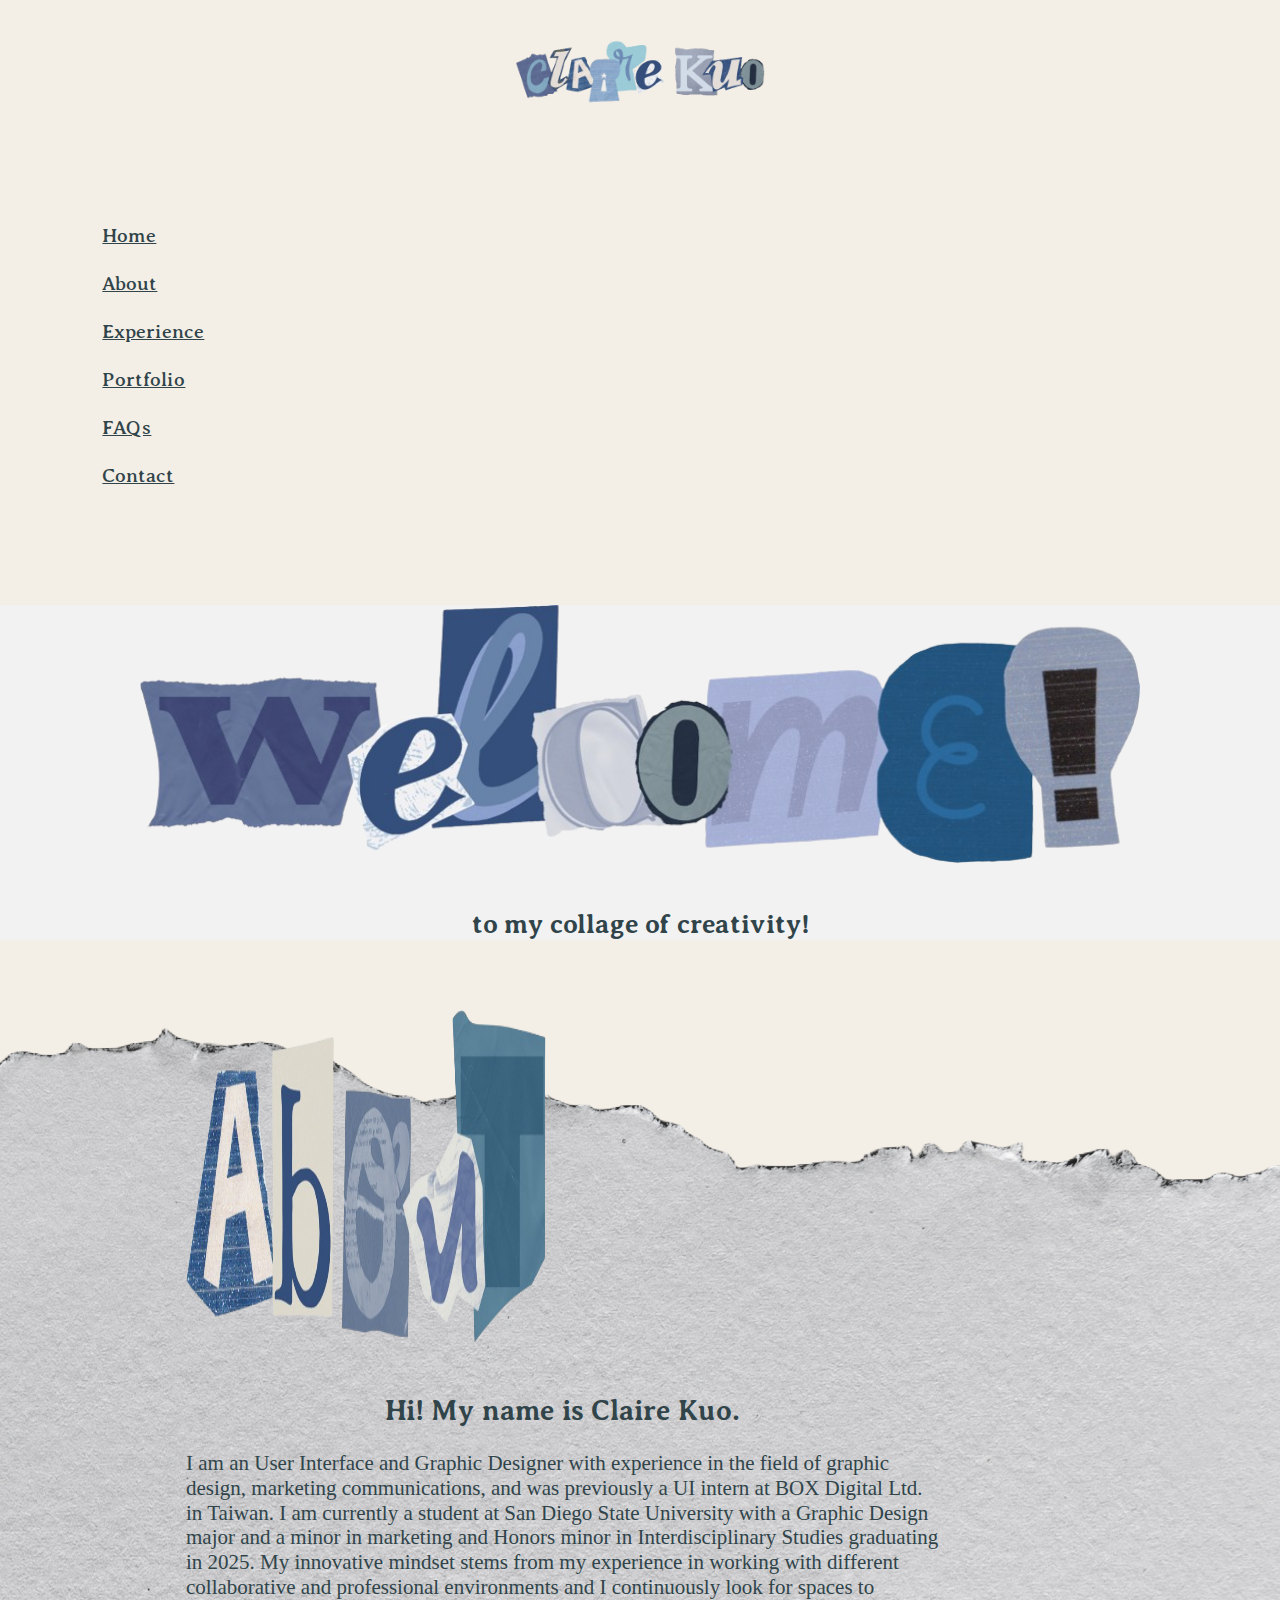
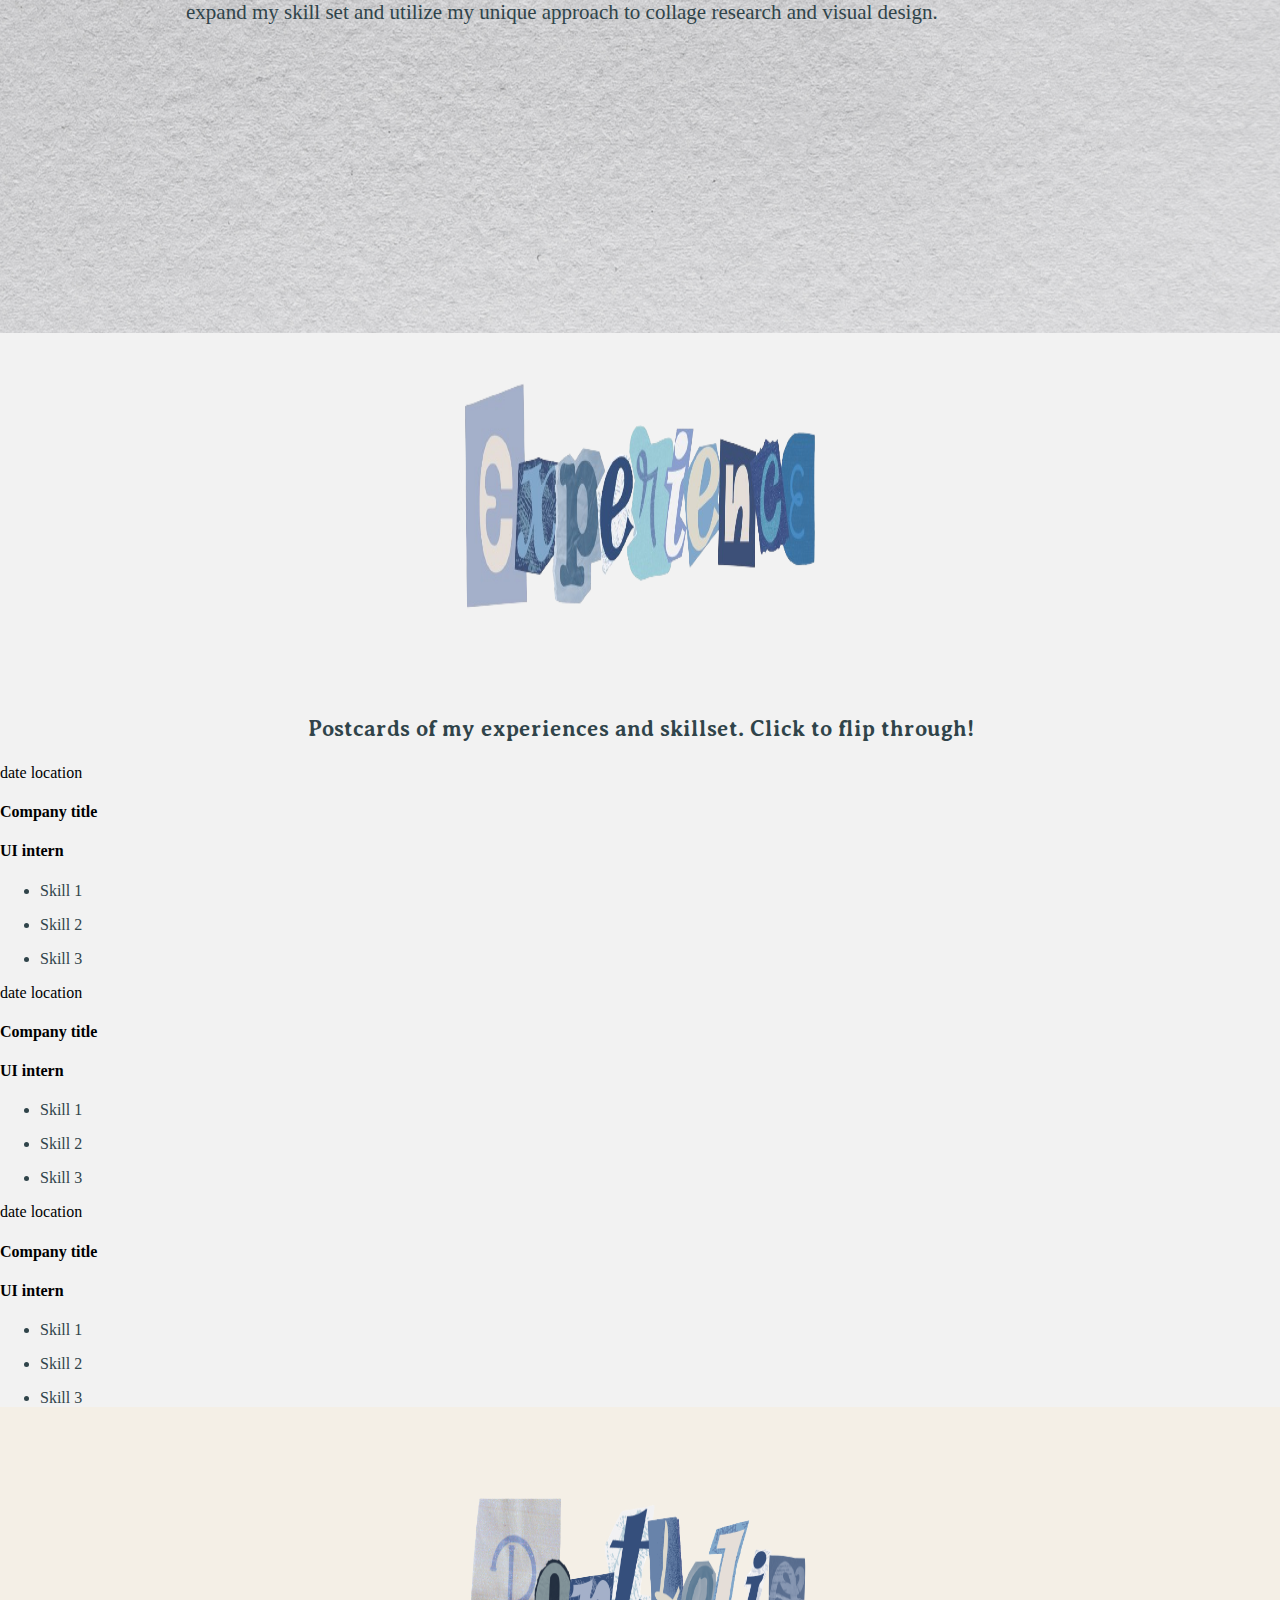
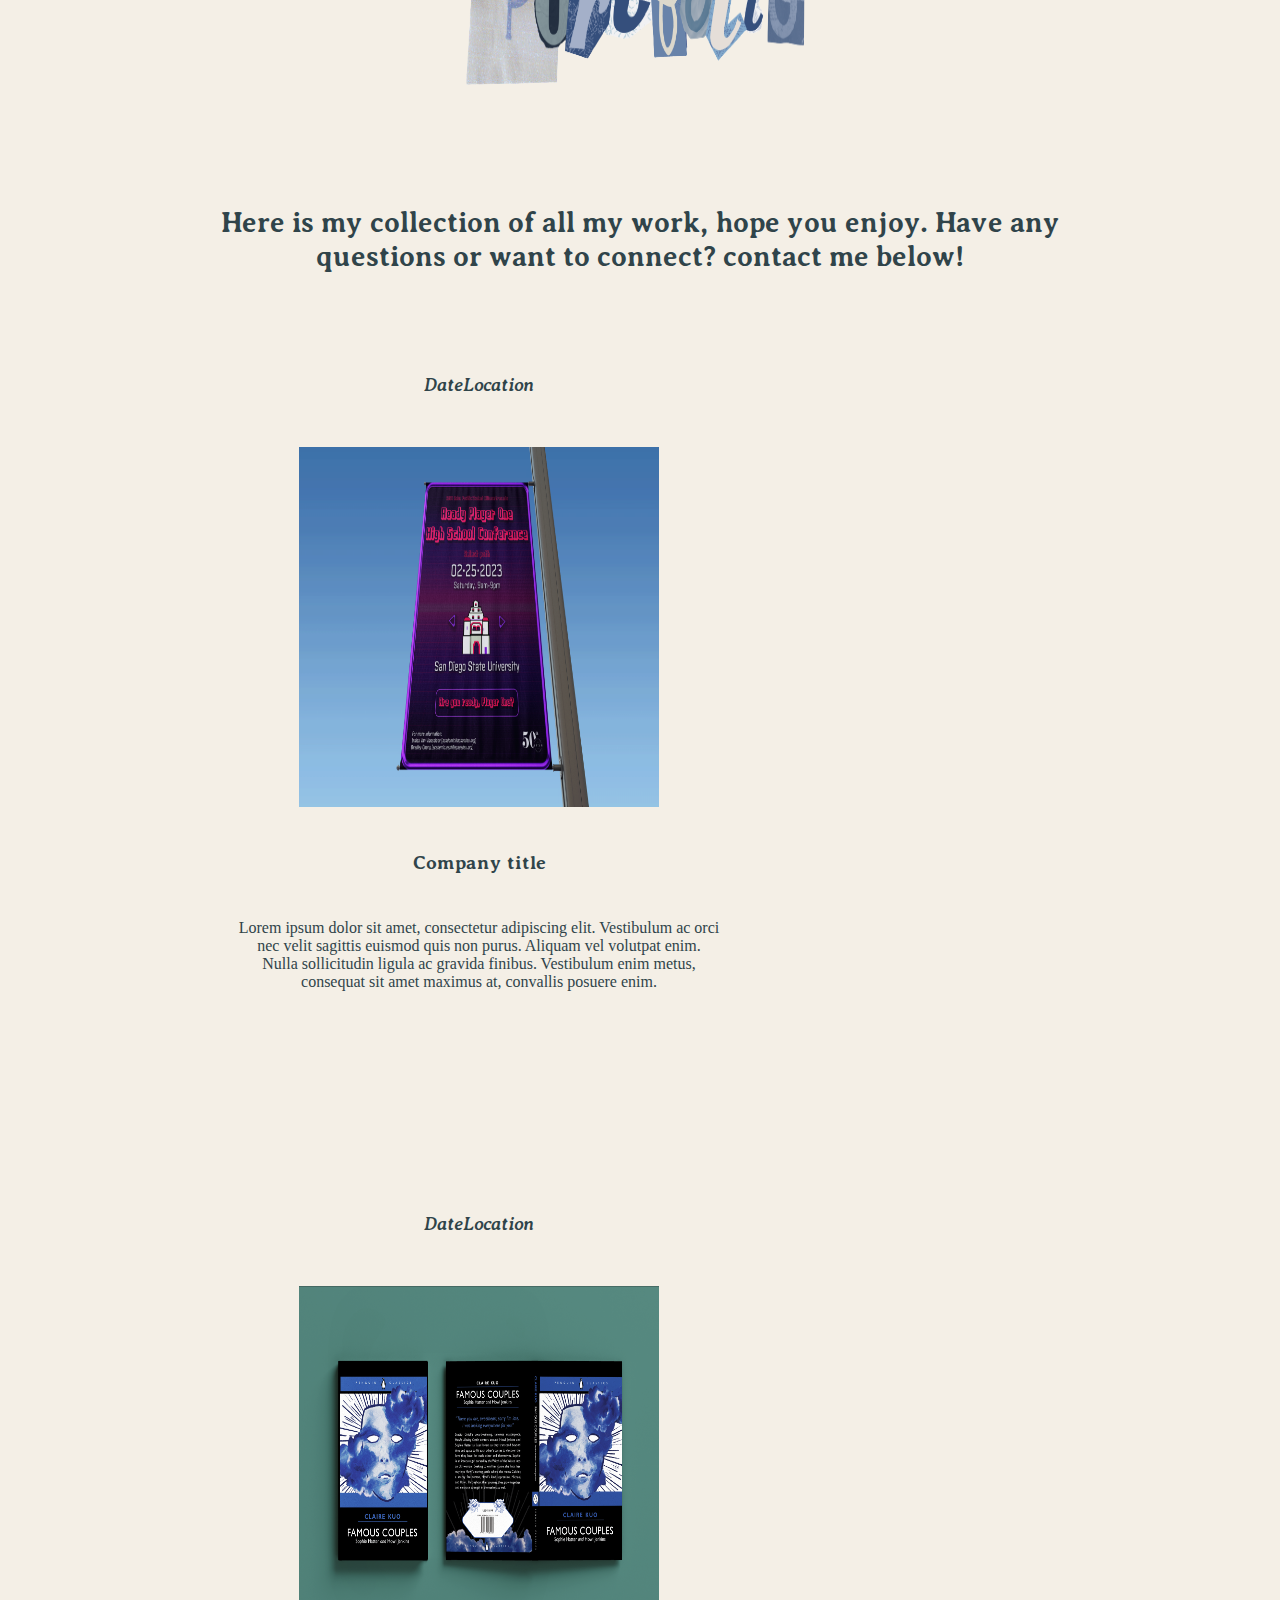
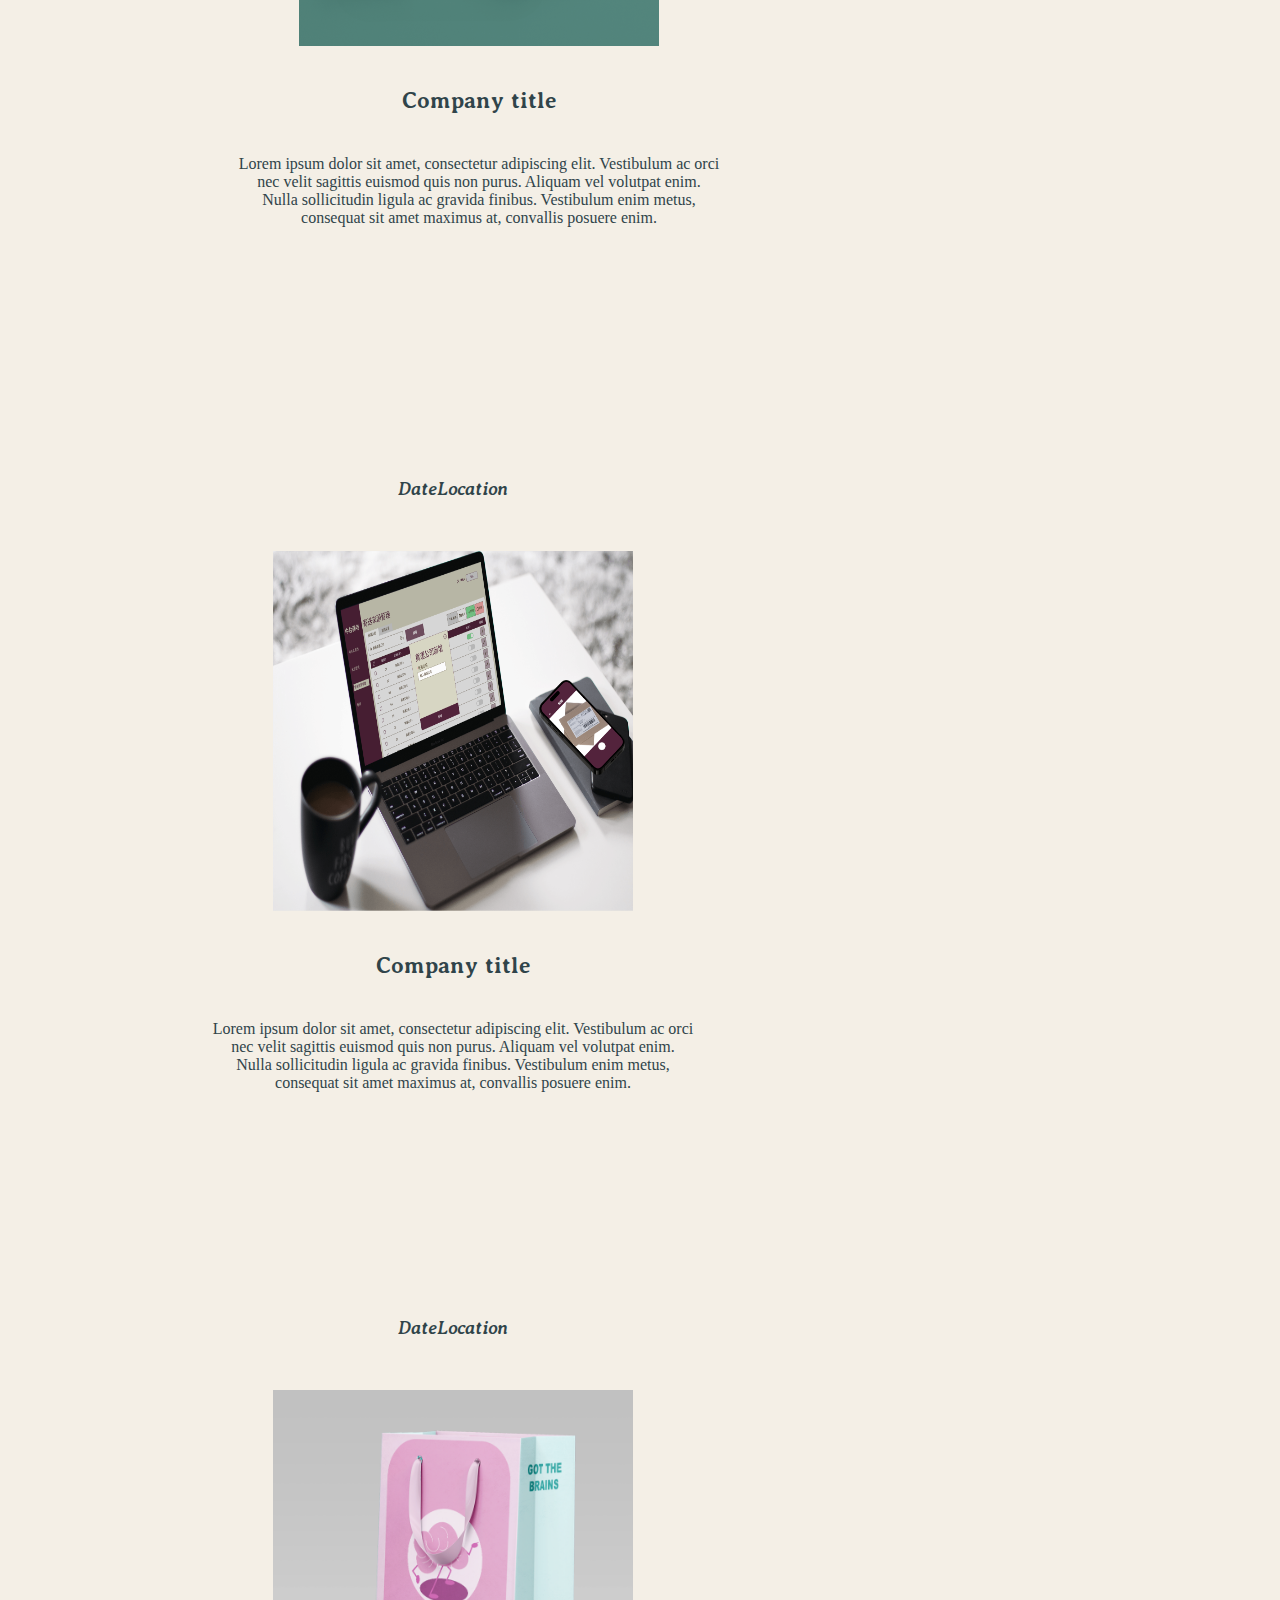
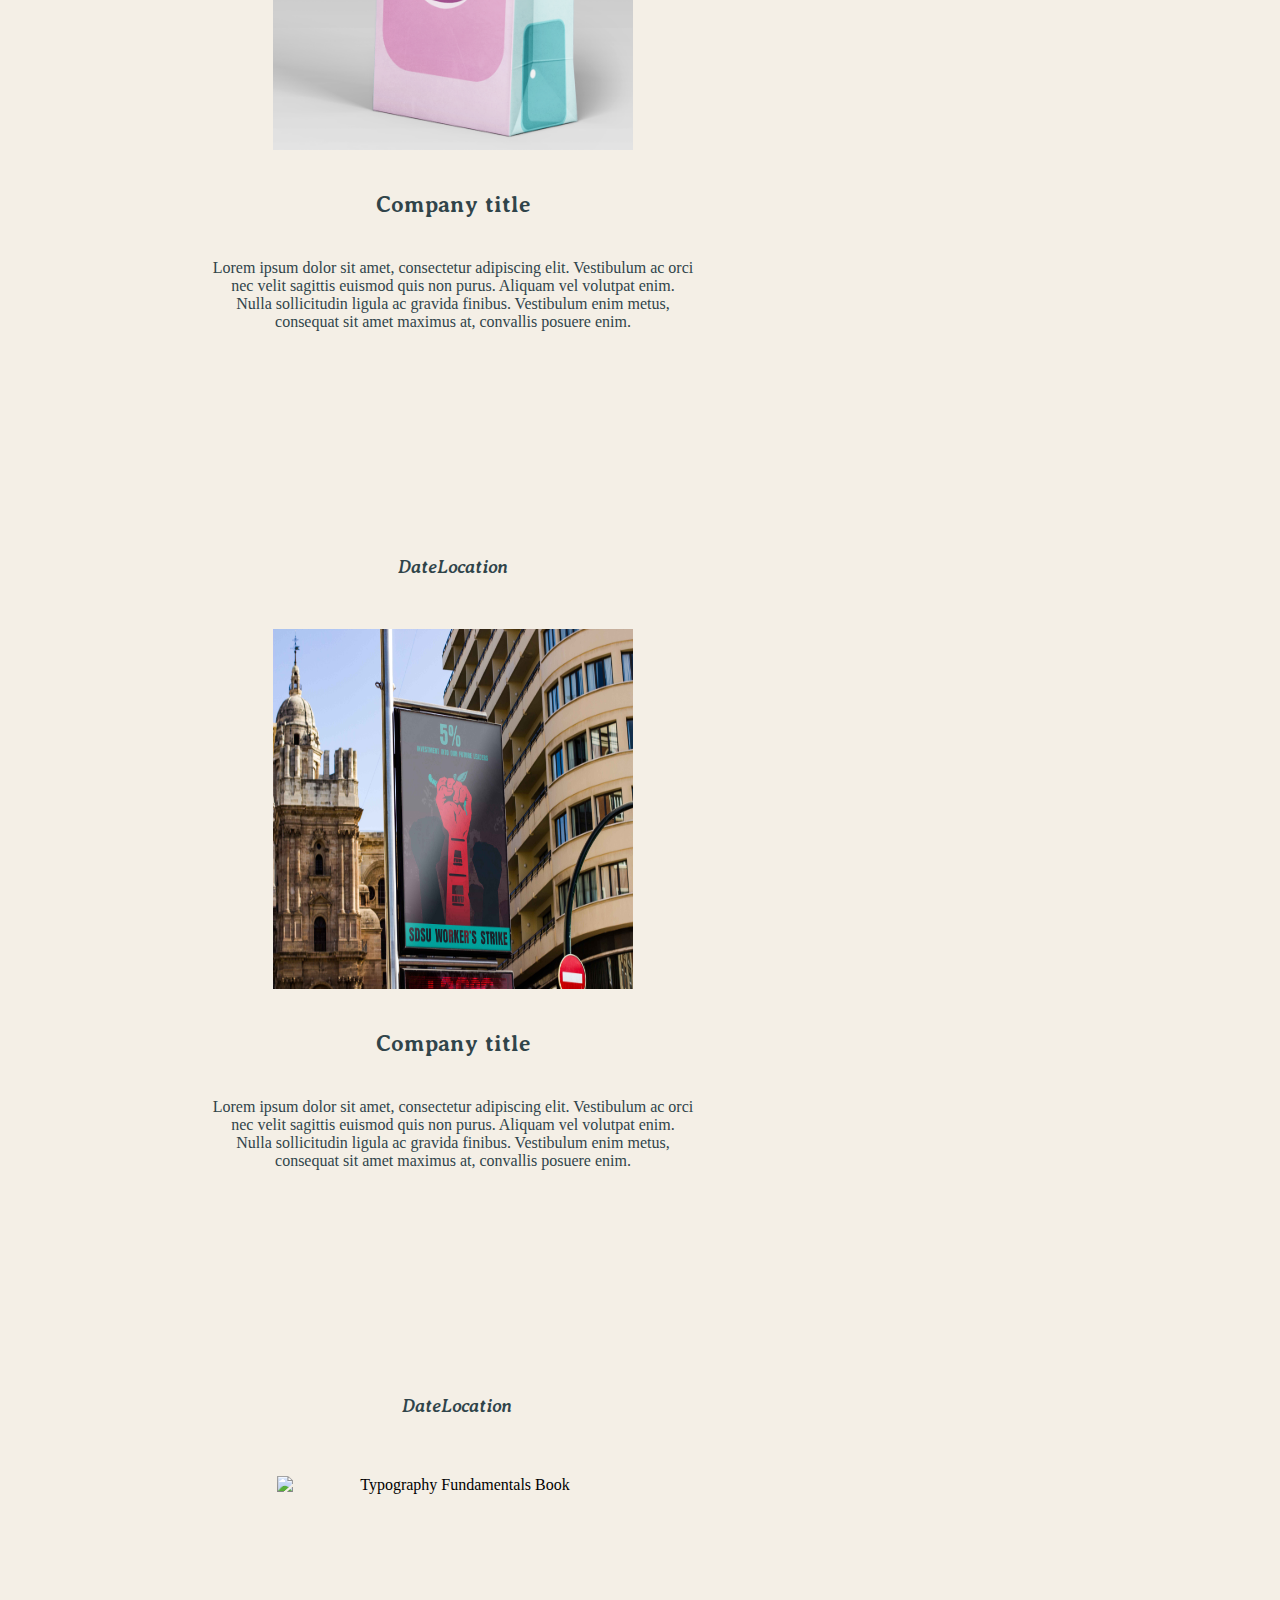
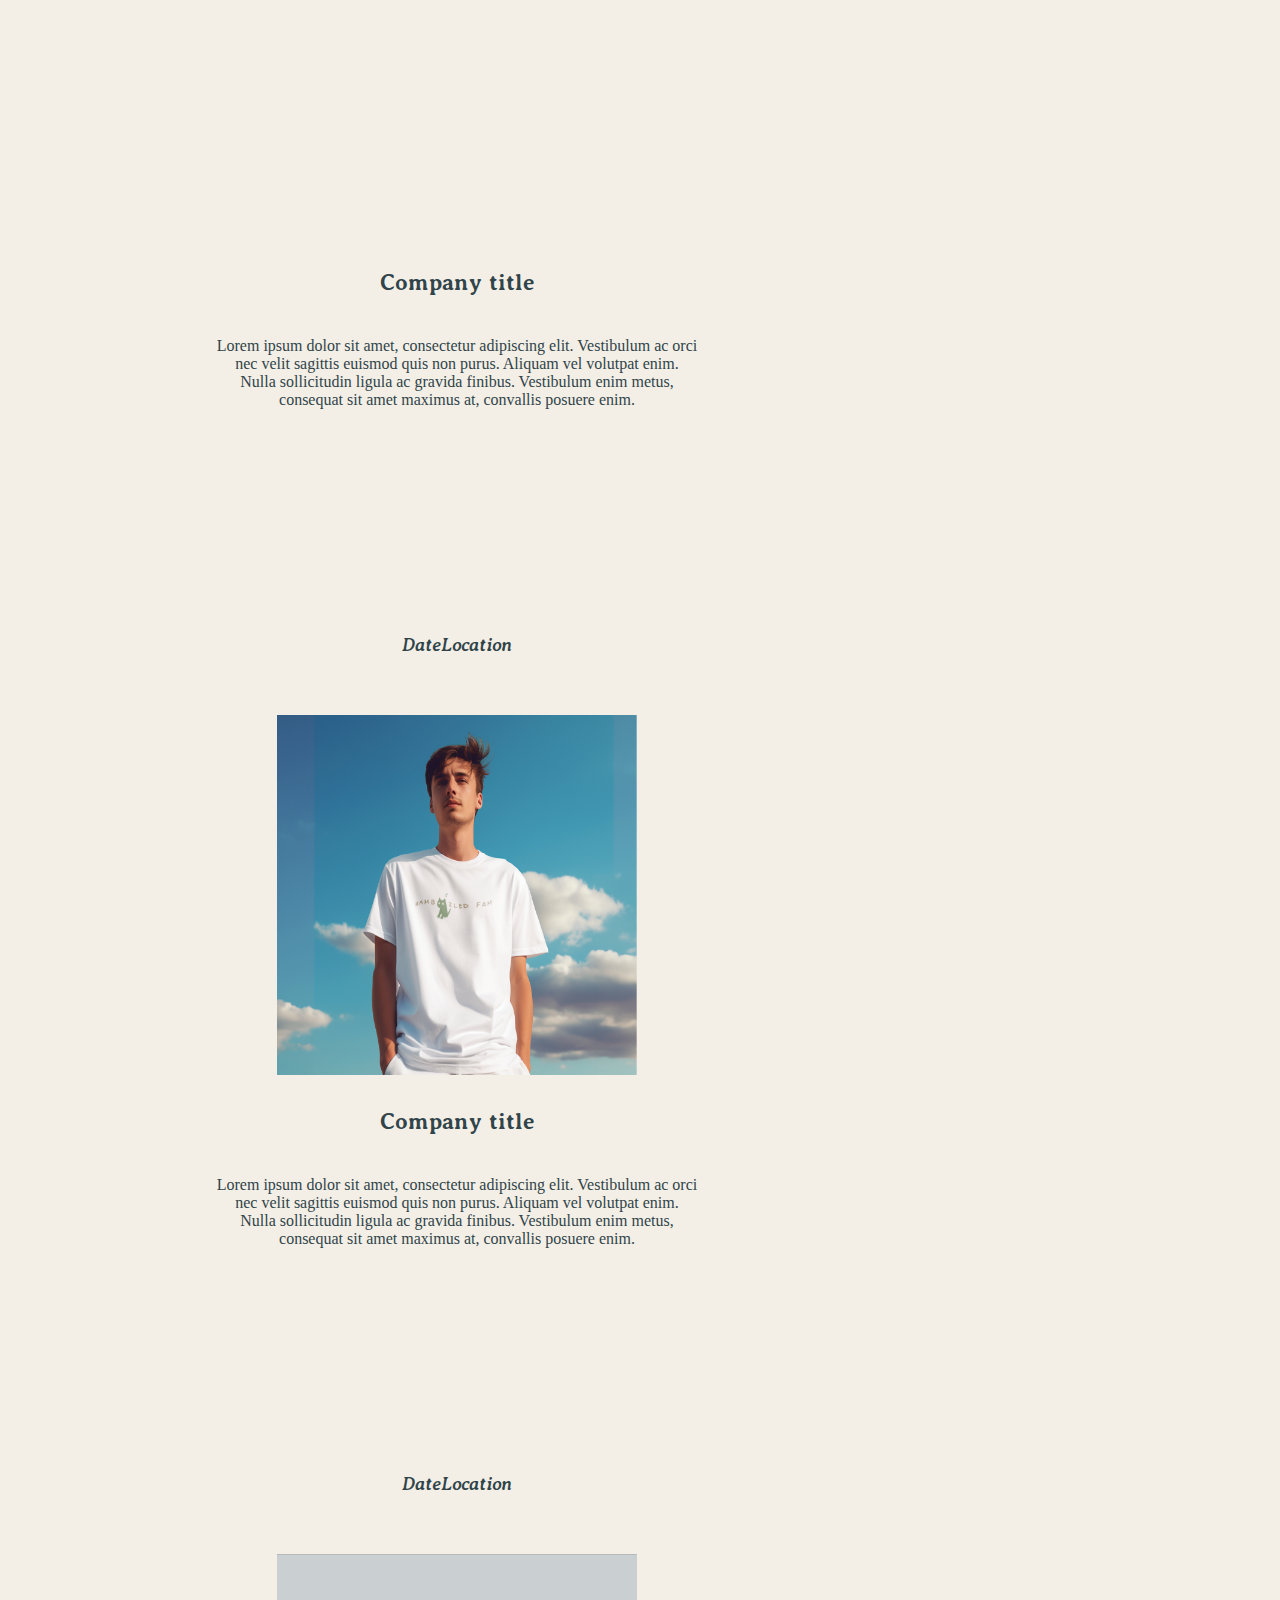
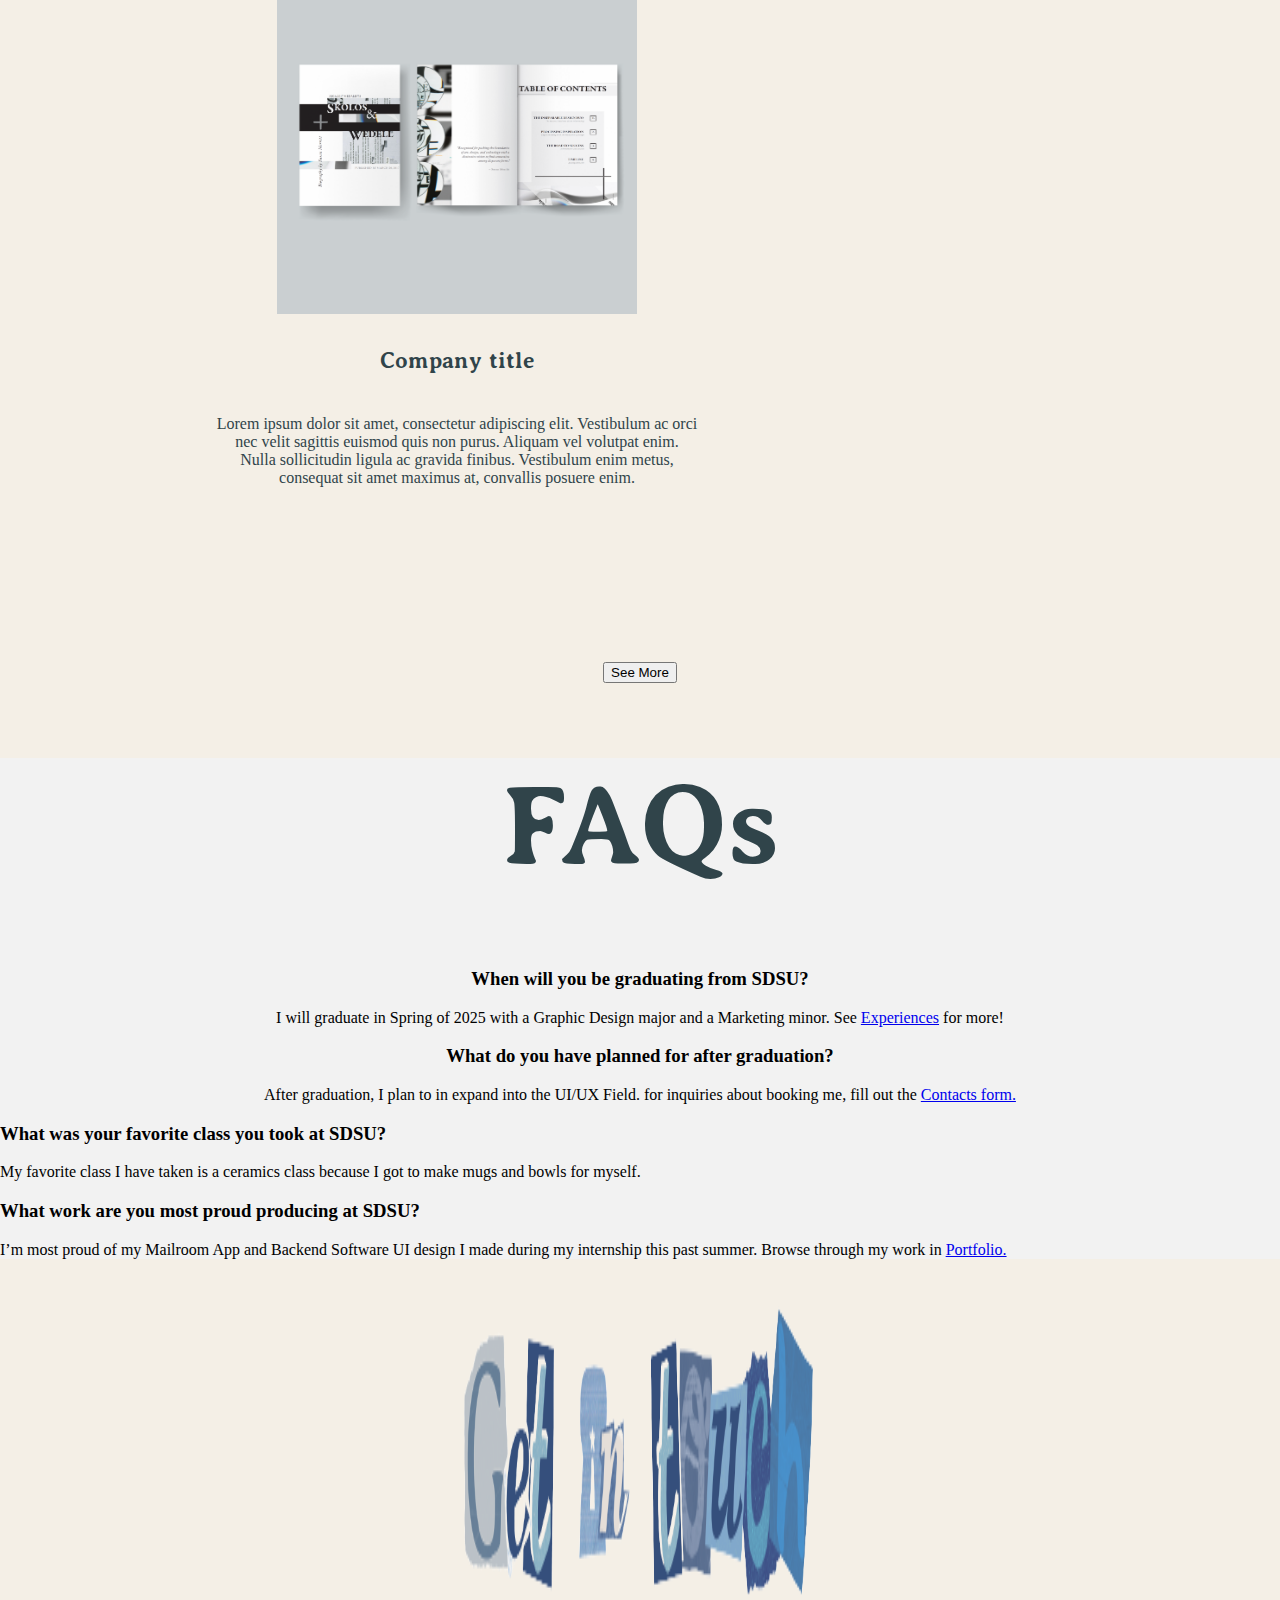
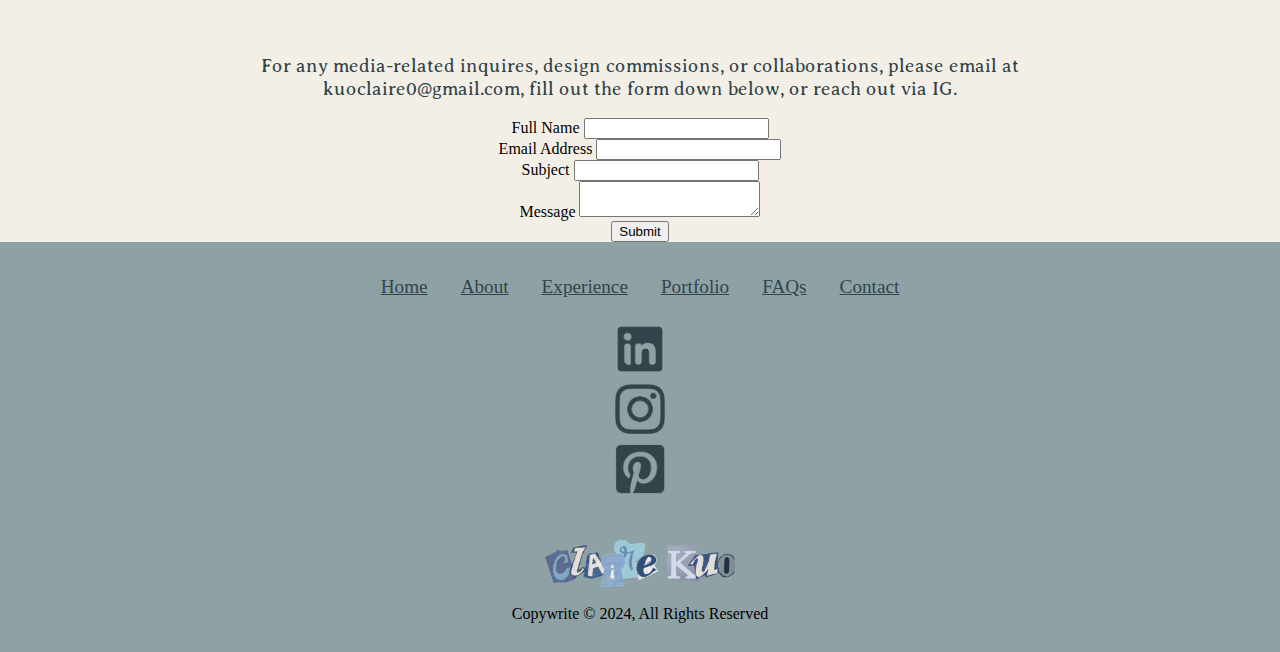
==== index-2.html @ f941989a "CSS" ====
<!DOCTYPE html>
<html lang="en" >
<head>
  <meta charset="UTF-8">
  <title>Claire Kuo - Welcome to My Webpage!</title>
  <link rel="stylesheet" href="style.css">
  <link rel="responsive" href="responsive.css">
  <link rel="preconnect" href="https://fonts.googleapis.com">
  <link rel="preconnect" href="https://fonts.gstatic.com" crossorigin>
  <link href="https://fonts.googleapis.com/css2?family=Averia+Serif+Libre:ital,wght@0,300;0,400;0,700;1,300;1,400;1,700&display=swap" rel="stylesheet">
    </head>
  <!-- <link rel="stylesheet" href="style.css"> -->
</head>

<!-- Main Navigation --> 
<header id="main_nav">
  <img class="logo" src="images/Logo.png" alt="logo" width="288px" height="122px">
  <div class="main_nav">
    <nav>
      <ul class="nav_links"> 
        <li><a class="main_nav_link" href="#header">Home</a></li>
        <li><a class="main_nav_link" href="#about">About</a></li>
        <li><a class="main_nav_link" href="#experience">Experience</a></li>
        <li><a class="main_nav_link" href="#portfolio">Portfolio</a></li>
        <li><a class="main_nav_link" href="#faqs">FAQs</a></li>
        <li><a class="main_nav_link" href="#contact">Contact</a></li>
      </ul>
    </nav>
  </div>
</header>

<!-- Main Header --> 
  <section id="header" class="header">
    <div><img src="images/Portfolio_Welcome.png" class="welcome" alt="Welcome"/></div>
    <div class="header_h2"><h5>to my collage of creativity!</h5></div>
  </section>
  
<!-- About Section --> 
<section id="about">
  <div class="container">
    <div class="row">
      <div><img width=547 height=203 src="images/Portfolio_About.png" class="image" alt="About"/></div>
    <div>
      <div class="h2"><h2>Hi! My name is Claire Kuo.</h2></div>
      <div class="p1"><p1>I am an User Interface and Graphic Designer with experience in the field of graphic design, marketing communications, and was previously a UI intern at BOX Digital Ltd. in Taiwan. I am currently a student at San Diego State University with a Graphic Design major and a minor in marketing and Honors minor in Interdisciplinary Studies graduating in 2025. My innovative mindset stems from my experience in working with different collaborative and professional environments and I continuously look for spaces to expand my skill set and utilize my unique approach to collage research and visual design.</p1></div>
    </div>
</section>

<!-- Skills Section -->  
<section id="experience">
  <div class="container">
    <div><img src="images/Portfolio_Experience.png" class="image" alt="Experience"/></div>
    <div class="h2"><h3>Postcards of my experiences and skillset.
      Click to flip through!</h3></div>
  </div>
  <div class="experience_card">
    <div><p2>date</p2>
    <p2>location</p2></div>
    <div><h4>Company title</h4>
    <h4>UI intern</h4></div>
    <div><ul>
      <div class="p2"><li><p>Skill 1</p></li></div>
      <div class="p2"><li><p>Skill 2</p></li></div>
      <div class="p2"><li><p>Skill 3</p></li></div>
      </ul></div>
    </div>
  <div class="experience_card">
    <div><p2>date</p2>
    <p2>location</p2>
    <div><h4>Company title</h4>
    <h4>UI intern</h4></div>
    <div><ul>
      <div class="p2"><li><p>Skill 1</p></li></div>
      <div class="p2"><li><p>Skill 2</p></li></div>
      <div class="p2"><li><p>Skill 3</p></li></div>
      </ul></div>
  </div>
  <div class="experience_card">
    <div><p2>date</p2>
    <p2>location</p2></div>
    <div><h4>Company title</h4>
    <h4>UI intern</h4></div>
    <div><ul>
      <div class="p2"><li><p>Skill 1</p></li></div>
      <div class="p2"><li><p>Skill 2</p></li></div>
      <div class="p2"><li><p>Skill 3</p></li></div>
      </ul></div>
  </div>
</section>

<!-- Gallery Section -->  
<section id="portfolio">
  <div class="container">
    <div><img src="images/Portfolio_Portfolio.png" class="image" alt="Portfolio"/></div>
    <div class="h2"><h2>Here is my collection of all my work, hope you enjoy. Have any questions or want to connect? contact me below!</h2></div>
    <div class="gallery">
      <div class="row">
        <div class="portfolio">
          <div class="date-location"><h4>Date</h4><h4>Location</h4></div>
          <div class="mockup"><img   src="images/APSASDSU_HSC_Postermockup.png" class="image" alt="High School Conference Poster"/></div>
          <div class="title"><h4>Company title</h4></div>
          <div class="description"><p2>Lorem ipsum dolor sit amet, consectetur adipiscing elit. Vestibulum ac orci nec velit sagittis euismod quis non purus. Aliquam vel volutpat enim. Nulla sollicitudin ligula ac gravida finibus. Vestibulum enim metus, consequat sit amet maximus at, convallis posuere enim.</p2></div>
        </div>
        <div class="portfolio">
          <div class="date-location"><h4>Date</h4><h4>Location</h4></div>
          <div class="mockup"><img  src="images/bookcoverfinal_mockup.PNG" class="image" alt="penguin book cover"/></div>
          <div class="title"><h3>Company title</h3></div>
          <div class="description"><p2>Lorem ipsum dolor sit amet, consectetur adipiscing elit. Vestibulum ac orci nec velit sagittis euismod quis non purus. Aliquam vel volutpat enim. Nulla sollicitudin ligula ac gravida finibus. Vestibulum enim metus, consequat sit amet maximus at, convallis posuere enim.</p2></div>
        </div>
      </div>
        <div class="portfolio">
          <div class="date-location"><h4>Date</h4><h4>Location</h4></div>
          <div class="mockup"><img  src="images/Mailroom Mockup.png" class="image" alt="Mailroom Software UI Design"/></div>
          <div class="title"><h3>Company title</h3></div>
          <div class="description"><p2>Lorem ipsum dolor sit amet, consectetur adipiscing elit. Vestibulum ac orci nec velit sagittis euismod quis non purus. Aliquam vel volutpat enim. Nulla sollicitudin ligula ac gravida finibus. Vestibulum enim metus, consequat sit amet maximus at, convallis posuere enim.</p2></div>
        </div>
        <div class="portfolio">
          <div class="date-location"><h4>Date</h4><h4>Location</h4></div>
          <div class="mockup"><img  src="images/Shopping_Bag_Mockup_guide.png" class="image" alt="Shopping Bag"/></div>
          <div class="title"><h3>Company title</h3></div>
          <div class="description"><p2>Lorem ipsum dolor sit amet, consectetur adipiscing elit. Vestibulum ac orci nec velit sagittis euismod quis non purus. Aliquam vel volutpat enim. Nulla sollicitudin ligula ac gravida finibus. Vestibulum enim metus, consequat sit amet maximus at, convallis posuere enim.</p2></div>
        </div>
        <div class="portfolio">
       <div class="date-location"><h4>Date</h4><h4>Location</h4></div>
       <div class="mockup"><img src="images/ClaireKuo_IconforAwarenessMockup.jpg" class="image" alt="Icon for Awareness"/></div>
       <div class="title"><h3>Company title</h3></div>
       <div class="description"><p2>Lorem ipsum dolor sit amet, consectetur adipiscing elit. Vestibulum ac orci nec velit sagittis euismod quis non purus. Aliquam vel volutpat enim. Nulla sollicitudin ligula ac gravida finibus. Vestibulum enim metus, consequat sit amet maximus at, convallis posuere enim.</p2></div>
     </div> 

     <div class="column">
    <div class="portfolio">
      <div class="date-location"><h4>Date</h4><h4>Location</h4></div>
      <div class="mockup"><img src="images/Square_Book_Mockup.png" class="image" alt="Typography Fundamentals Book"/></div>
      <div class="title"><h3>Company title</h3></div>
      <div class="description"><p2>Lorem ipsum dolor sit amet, consectetur adipiscing elit. Vestibulum ac orci nec velit sagittis euismod quis non purus. Aliquam vel volutpat enim. Nulla sollicitudin ligula ac gravida finibus. Vestibulum enim metus, consequat sit amet maximus at, convallis posuere enim.</p2></div>
    </div>
    <div class="portfolio">
      <div class="date-location"><h4>Date</h4><h4>Location</h4></div>
      <div class="mockup"><img  src="images/T-Shirt mockup.png" class="image" alt="Bamboozled T-Shirt"/></div>
      <div class="title"><h3>Company title</h3></div>
      <div class="description"><p2>Lorem ipsum dolor sit amet, consectetur adipiscing elit. Vestibulum ac orci nec velit sagittis euismod quis non purus. Aliquam vel volutpat enim. Nulla sollicitudin ligula ac gravida finibus. Vestibulum enim metus, consequat sit amet maximus at, convallis posuere enim.</p2></div>
    </div>
    <div class="portfolio">
      <div class="date-location"><h4>Date</h4><h4>Location</h4></div>
      <div class="mockup"><img src="images/Skolos&Wedell.png" class="image" alt="Skolos & Wedell"/></div>
      <div class="title"><h3>Company title</h3></div>
      <div class="description"> <p2>Lorem ipsum dolor sit amet, consectetur adipiscing elit. Vestibulum ac orci nec velit sagittis euismod quis non purus. Aliquam vel volutpat enim. Nulla sollicitudin ligula ac gravida finibus. Vestibulum enim metus, consequat sit amet maximus at, convallis posuere enim.</p2></div>
    </div>
    </div>
  </div> 
  <button class="btn" onclick="seemore">See More</button>
</section>

<!-- Testimonials Section -->  
<section id="faqs">
  <div class="container">
    <div class="h1"><h1>FAQs</h1></div>
    <div>
      <div class="question"><h3>When will you be graduating from SDSU?</h3> </div>
      <div class="answer"><p>I will graduate in Spring of 2025 with a Graphic Design major and a Marketing minor. See <a class="textto" href="#contact">Experiences</a> for more!</p></div></div>
      <div class="question"><h3>What do you have planned for after graduation?</h3></div>
      <div class="answer"><p>After graduation, I plan to in expand into the UI/UX Field. for inquiries about booking me, fill out the <a class="textto" href="#contact">Contacts form.</a></p></div></div>
      <div class="question"><h3>What was your favorite class you took at SDSU?</h3></div>
      <div class="answer"><p>My favorite class I have taken is a ceramics class because I got to make mugs and bowls for myself.</p></div></div>
      <div class="question"><h3>What work are you most proud producing at SDSU?</h3></div>
      <div class="answer">I’m most proud of my Mailroom App and Backend Software UI design I made during my internship this past summer. Browse through my work in <a class="textto" href="#portfolio">Portfolio.</a></p></div></div>
    </div>
  </div>
</section>

<!-- Contact Section -->  
<section id="contact">
  <div class="container">
    <div><img src="images/Portfolio_Contact.png" class="image" alt="contact"/></div>
    <div class="h2"><p>For any media-related inquires, design commissions, or collaborations, please email at kuoclaire0@gmail.com, fill out the form down below, or reach out via IG.</p></div>
    <form>
      <div class="shortform">
        <label for="exampleRecipientInput">Full Name</label>
        <input class="u-full-width" type="text">
      </div>
      <div class="shortform">
        <label for="exampleEmailInput">Email Address</label>
        <input class="u-full-width" type="email">
      </div>
      <div>
        <label for="shortform">Subject</label>
        <input class="u-full-width" type="email">
      </div>
      <div>
        <label for="messageform">Message</label>
        <textarea class="u-full-width"></textarea>
      </div>
      <input class="button-primary" type="submit" value="Submit"> 
    </form>
  </div>
</section>

<!-- Footer Section -->  
<footer>
  <div class="container">
    <div class="footer">
      <nav>
        <ul class="footer_links"> 
          <li><a class="footerlink" href="#header">Home</a></li>
          <li><a class="footerlink" href="#about">About</a></li>
          <li><a class="footerlink" href="#experience">Experience</a></li>
          <li><a class="footerlink" href="#portfolio">Portfolio</a></li>
          <li><a class="footerlink" href="#faqs">FAQs</a></li>
          <li><a class="footerlink" href="#contact">Contact</a></li>
        </ul>
      </nav>
      <div class="social_media_links">
      <div><img width="28px" height="28px" src="images/Linkedin_LM.png" class="social_media" alt="Linkedin"/></div>
      <div><img width="28px" height="28px" src="images/Instagram_LM.png" class="social_media" alt="Instagram"/></div>
      <div><img width="28px" height="28px" src="images/Pinterest_LM.png" class="social_media" alt="Pinterest"/></div>
    </div>
     
    </div>
    <img class="logo" src="images/Logo.png" alt="logo"> 
      <p>Copywrite © 2024, All Rights Reserved</p>
  </div>
</footer>

<script src="script.js"></script>
</body>
</html>
---- style.css ----
/* CSS GOES HERE */
/*font */
.h1{
    font-family: "Averia Serif Libre", serif;
    font-style: normal;
    font-weight: 400;
    font-size: 3.5em;
    color: #30444A;
    }
.h2{
    font-family: "Averia Serif Libre", serif;
    font-style: normal;
    font-weight: 300;
    font-size: 1.17em;
    color: #30444A;
    text-align: center;
}
.header_h2 {
    font-family: "Averia Serif Libre", serif;
    font-weight: 400;
    font-style: normal;
    font-size: 2em;
    color: #30444A;
    text-align: center;
}
.h3 {
    font-family: "Averia Serif Libre", serif;
    font-style: normal;
    font-weight: 400;
    font-size: 50%;
    color: #30444A;
}
.h4{
    font-family: "Averia Serif Libre", serif;
    font-weight: 300;
    font-style: italic;
    font-size: 1.17em;
    color: #30444A;
}
.p1{
    font-family: Georgia, 'Times New Roman', Times, serif;
    font-style: normal;
    font-size: 1.2em;
    color: #30444A;
}
.p2{
    font-family: Georgia, 'Times New Roman', Times, serif;
    font-style: normal;
    font-size: 1em;
    color: #30444A;
  }
.p3 {
    font-family: Georgia, 'Times New Roman', Times, serif;
    font-style: normal;
    font-size: .9em;
    color: #30444A;
 }
 a.main_nav_link{
    font-family: "Averia Serif Libre", serif;
    font-style: normal;
    font-weight: 400;
    font-size: 1.225em;
    color: #30444A;
 }
body {
    margin: 0;
    padding: 0;
    border: 0;
    font-size: 100%;
    font: inherit;
    vertical-align: baseline;
    background-color:#F4EFE6 ;
/*header/logo */
}
.logo {
    display: block;
    margin-left: auto;
    margin-right: auto;
    width: 20%;
    max-width: 250px;
    height: auto;
    position: relative;
    padding-top: 40px;
}
.nav_links {
    list-style: none;
    flex-direction: column;
    display: flex;
    justify-content: center;
    align-items: flex-start;
    padding: 8%;
    gap: 25px;
}
/*welcome */
.welcome {
    display: block;
    margin-left: auto;
    margin-right: auto;
    width: 80%;
    max-width: 1000px;
    height: auto;
}
.header_h2 {
    text-align: center;
}
/*about */
.image {
    display: block;
    margin-left: auto;
    margin-right: auto;
    width: 360px;
    height: 360px;
}
.p1 {
    display: flex;
    justify-content: center;
    margin-left: auto;
    margin-right: auto;
    text-align: left;
    width: 754px;
    height: 456px;
    font-size: 21px;
    line-height: 118%;
    flex: none;
    order: 1;
    flex-grow: 0;
}
/*experience */

section:nth-child(even) {
    background-color: #f2f2f2;
}

section#about {

    background-image: url(images/Ripped\ Paper_1.png);
    
}
.container {
    width: 100%;
    max-width: 960px;
    text-align: center;
    margin: 0 auto;
}

.row {
    display: flex;
    flex-wrap: wrap;
    padding: 0 4px;
}
.column {
    flex: 50%;
    flex-direction: column;
    padding: 0 4px;
  }
  
  .column img {
    margin-top: 8px;
    vertical-align: middle;
  }
/*portfolio */
.date-location{
    font-family: "Averia Serif Libre", serif;
    font-weight: 300;
    font-style: italic;
    font-size: 1.17em;
    color: #30444A;
    display: flex;
    flex-wrap: wrap;
    flex-direction: row;
    justify-content: center;
    padding-bottom: 7px;
}
.title {
    font-family: "Averia Serif Libre", serif;
    font-weight: 300;
    font-style: bold;
    font-size: 1.20em;
    color: #30444A;
    display: flex;
    flex-wrap: wrap;
    flex-direction: row;
    justify-content: center;
}
.description {
    font-family: Georgia, 'Times New Roman', Times, serif;
    font-style: normal;
    font-size: 1em;
    color: #30444A;
    display: flex;
    flex-wrap: wrap;
    flex-direction: row;
    justify-content: center;
    width: 482px;
}
.mockup {
    display: block;
    margin-left: auto;
    margin-right: auto;
    width: 360px;
    height: 360px;
    object-fit: cover;
    border-radius: 10px;
}
.portfolio {
    display: flex;
    flex-direction: column;
    align-content: space-between;
    align-items: center;
    padding: 24px 26px;
    gap: 19px;
    width: 534px;
    height: 791px;
}
.row {
    display: flex;
    flex-direction: row;
    padding: 26px
}

/*contact */

/*footer */
.social_media {
    display: block;
    margin-left: auto;
    margin-right: auto;
    width: 5%; height:auto;
    min-width: 50px; min-height: 50px;
    list-style: none;
    display: flex;
    flex-direction: row;
    justify-content: center;
    align-items: center;
    padding: 5px;
    gap: 33px;
}
footer {
    background-color: #8EA2A6;
    padding: 1%;
}
.footer_links {
    list-style: none;
    display: flex;
    flex-direction: row;
    justify-content: center;
    align-items: flex-start;
    padding: 5px;
    gap: 33px;
}
a.footerlink {
    font-family: Georgia, 'Times New Roman', Times, serif;
    font-style: normal;
    font-size: 1.2em;
    color: #30444A;
}
---- responsive.css ----
/* TABLET VIEW */
@media only screen and (max-width:768px) {
body{
    font-size: 80%;
}
}

/* MOBILE VIEW */
@media only screen and (max-width: 390px) {
  
}
---- style.css ----
/* CSS GOES HERE */
/*font */
.h1{
    font-family: "Averia Serif Libre", serif;
    font-style: normal;
    font-weight: 400;
    font-size: 3.5em;
    color: #30444A;
    }
.h2{
    font-family: "Averia Serif Libre", serif;
    font-style: normal;
    font-weight: 300;
    font-size: 1.17em;
    color: #30444A;
    text-align: center;
}
.header_h2 {
    font-family: "Averia Serif Libre", serif;
    font-weight: 400;
    font-style: normal;
    font-size: 2em;
    color: #30444A;
    text-align: center;
}
.h3 {
    font-family: "Averia Serif Libre", serif;
    font-style: normal;
    font-weight: 400;
    font-size: 50%;
    color: #30444A;
}
.h4{
    font-family: "Averia Serif Libre", serif;
    font-weight: 300;
    font-style: italic;
    font-size: 1.17em;
    color: #30444A;
}
.p1{
    font-family: Georgia, 'Times New Roman', Times, serif;
    font-style: normal;
    font-size: 1.2em;
    color: #30444A;
}
.p2{
    font-family: Georgia, 'Times New Roman', Times, serif;
    font-style: normal;
    font-size: 1em;
    color: #30444A;
  }
.p3 {
    font-family: Georgia, 'Times New Roman', Times, serif;
    font-style: normal;
    font-size: .9em;
    color: #30444A;
 }
 a.main_nav_link{
    font-family: "Averia Serif Libre", serif;
    font-style: normal;
    font-weight: 400;
    font-size: 1.225em;
    color: #30444A;
 }
body {
    margin: 0;
    padding: 0;
    border: 0;
    font-size: 100%;
    font: inherit;
    vertical-align: baseline;
    background-color:#F4EFE6 ;
/*header/logo */
}
.logo {
    display: block;
    margin-left: auto;
    margin-right: auto;
    width: 20%;
    max-width: 250px;
    height: auto;
    position: relative;
    padding-top: 40px;
}
.nav_links {
    list-style: none;
    flex-direction: column;
    display: flex;
    justify-content: center;
    align-items: flex-start;
    padding: 8%;
    gap: 25px;
}
/*welcome */
.welcome {
    display: block;
    margin-left: auto;
    margin-right: auto;
    width: 80%;
    max-width: 1000px;
    height: auto;
}
.header_h2 {
    text-align: center;
}
/*about */
.image {
    display: block;
    margin-left: auto;
    margin-right: auto;
    width: 360px;
    height: 360px;
}
.p1 {
    display: flex;
    justify-content: center;
    margin-left: auto;
    margin-right: auto;
    text-align: left;
    width: 754px;
    height: 456px;
    font-size: 21px;
    line-height: 118%;
    flex: none;
    order: 1;
    flex-grow: 0;
}
/*experience */

section:nth-child(even) {
    background-color: #f2f2f2;
}

section#about {

    background-image: url(images/Ripped\ Paper_1.png);
    
}
.container {
    width: 100%;
    max-width: 960px;
    text-align: center;
    margin: 0 auto;
}

.row {
    display: flex;
    flex-wrap: wrap;
    padding: 0 4px;
}
.column {
    flex: 50%;
    flex-direction: column;
    padding: 0 4px;
  }
  
  .column img {
    margin-top: 8px;
    vertical-align: middle;
  }
/*portfolio */
.date-location{
    font-family: "Averia Serif Libre", serif;
    font-weight: 300;
    font-style: italic;
    font-size: 1.17em;
    color: #30444A;
    display: flex;
    flex-wrap: wrap;
    flex-direction: row;
    justify-content: center;
    padding-bottom: 7px;
}
.title {
    font-family: "Averia Serif Libre", serif;
    font-weight: 300;
    font-style: bold;
    font-size: 1.20em;
    color: #30444A;
    display: flex;
    flex-wrap: wrap;
    flex-direction: row;
    justify-content: center;
}
.description {
    font-family: Georgia, 'Times New Roman', Times, serif;
    font-style: normal;
    font-size: 1em;
    color: #30444A;
    display: flex;
    flex-wrap: wrap;
    flex-direction: row;
    justify-content: center;
    width: 482px;
}
.mockup {
    display: block;
    margin-left: auto;
    margin-right: auto;
    width: 360px;
    height: 360px;
    object-fit: cover;
    border-radius: 10px;
}
.portfolio {
    display: flex;
    flex-direction: column;
    align-content: space-between;
    align-items: center;
    padding: 24px 26px;
    gap: 19px;
    width: 534px;
    height: 791px;
}
.row {
    display: flex;
    flex-direction: row;
    padding: 26px
}

/*contact */

/*footer */
.social_media {
    display: block;
    margin-left: auto;
    margin-right: auto;
    width: 5%; height:auto;
    min-width: 50px; min-height: 50px;
    list-style: none;
    display: flex;
    flex-direction: row;
    justify-content: center;
    align-items: center;
    padding: 5px;
    gap: 33px;
}
footer {
    background-color: #8EA2A6;
    padding: 1%;
}
.footer_links {
    list-style: none;
    display: flex;
    flex-direction: row;
    justify-content: center;
    align-items: flex-start;
    padding: 5px;
    gap: 33px;
}
a.footerlink {
    font-family: Georgia, 'Times New Roman', Times, serif;
    font-style: normal;
    font-size: 1.2em;
    color: #30444A;
}
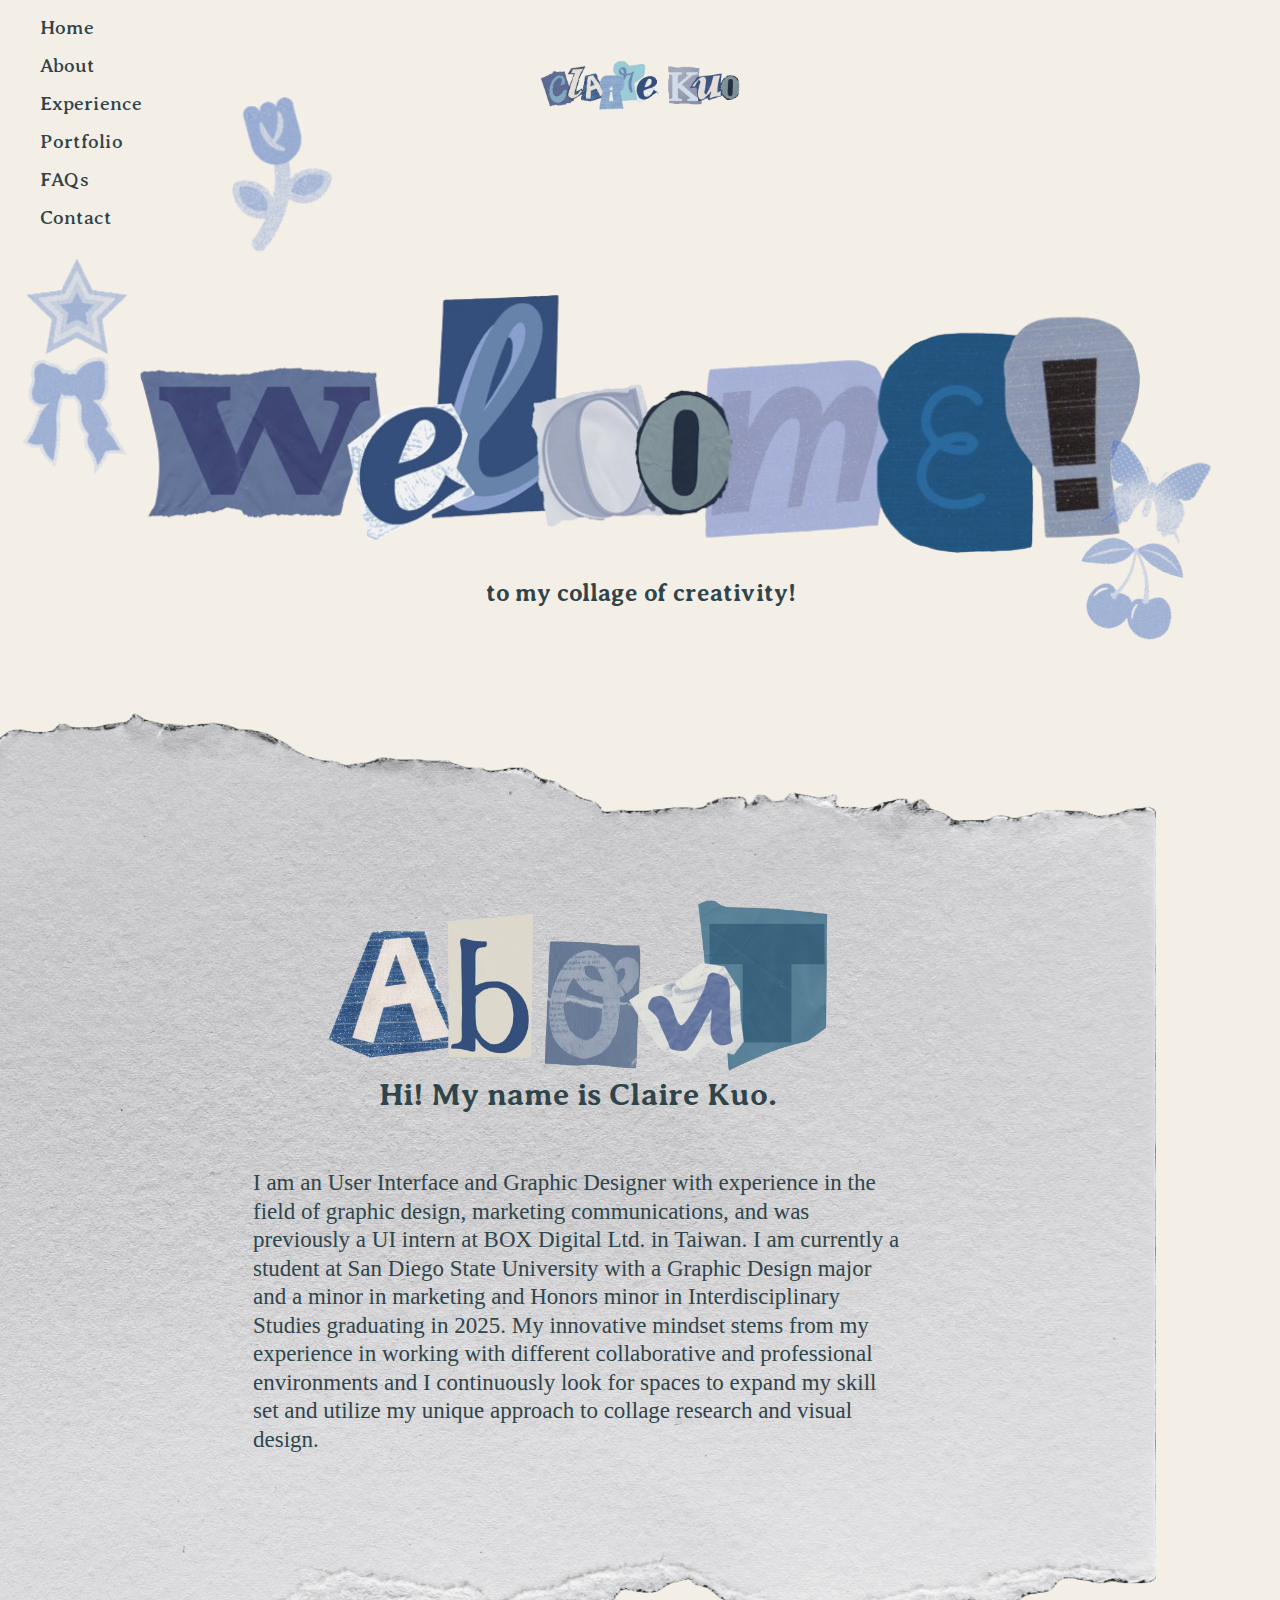
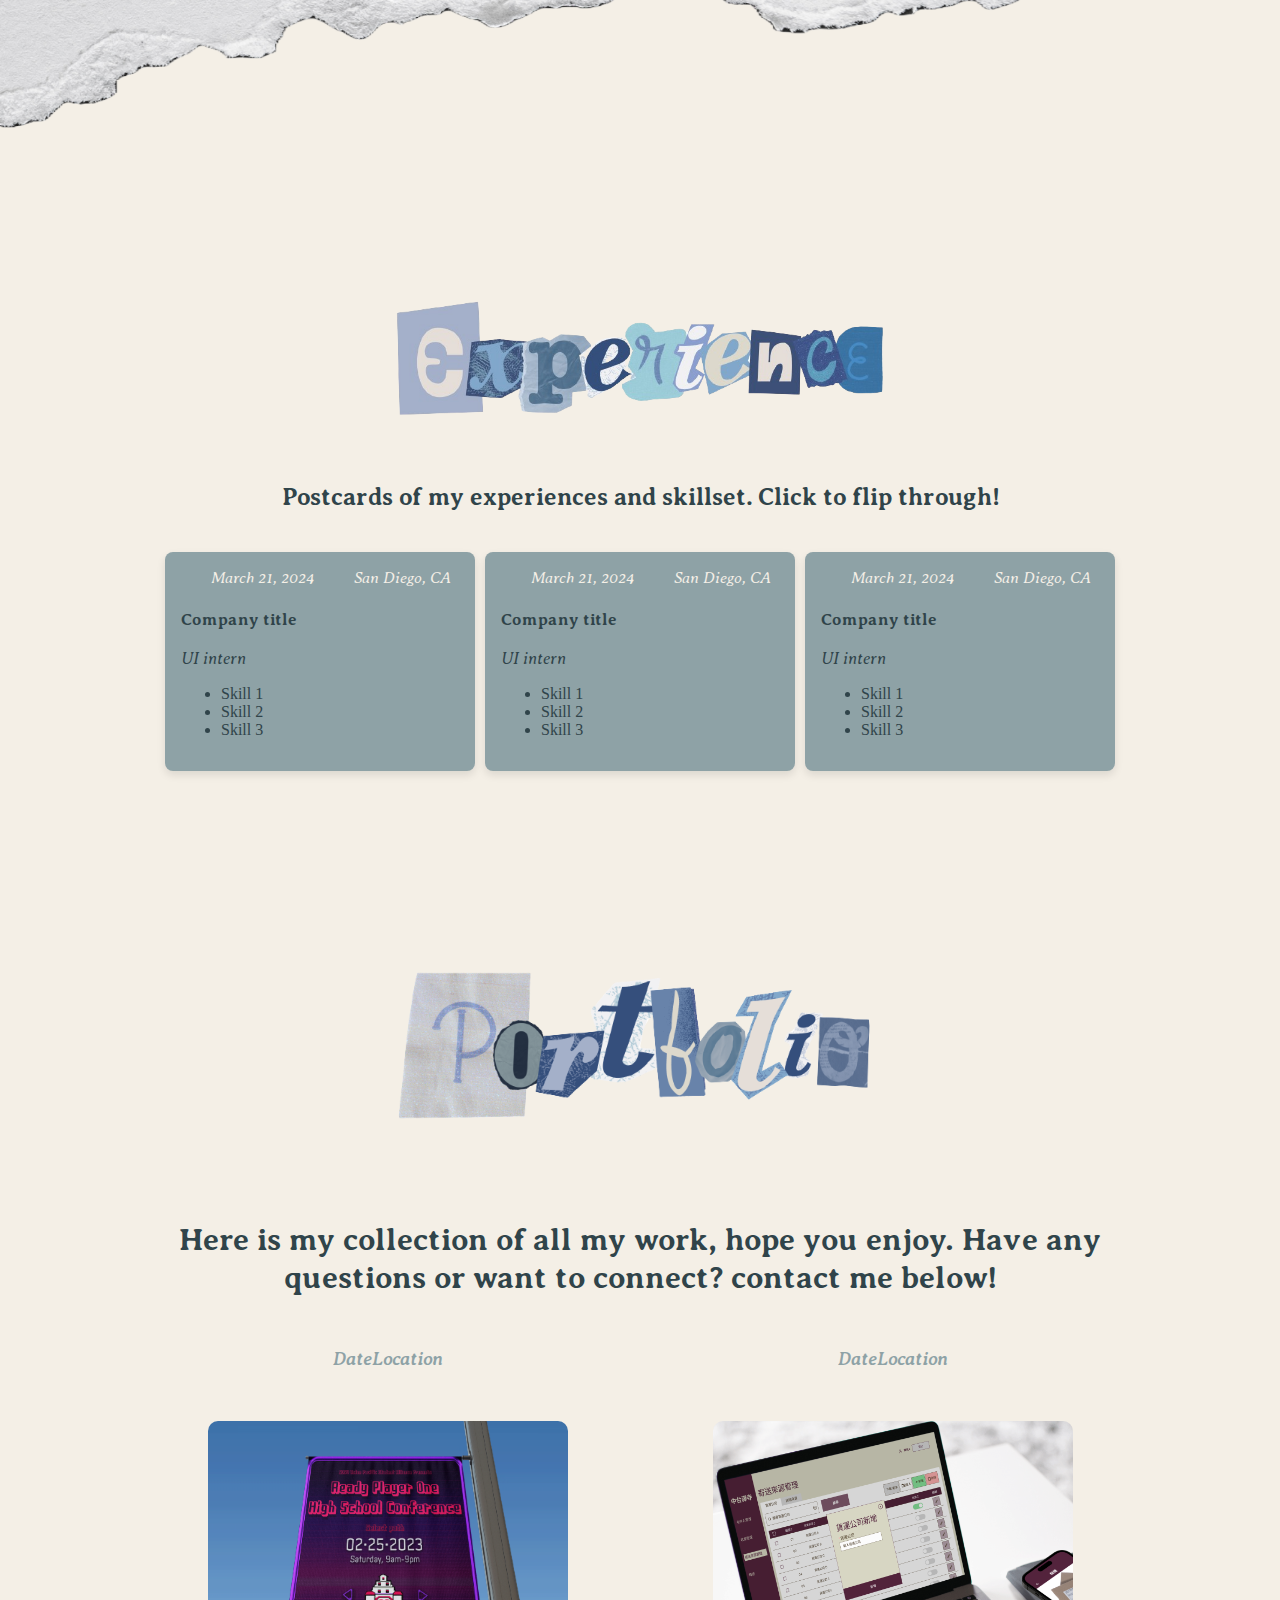
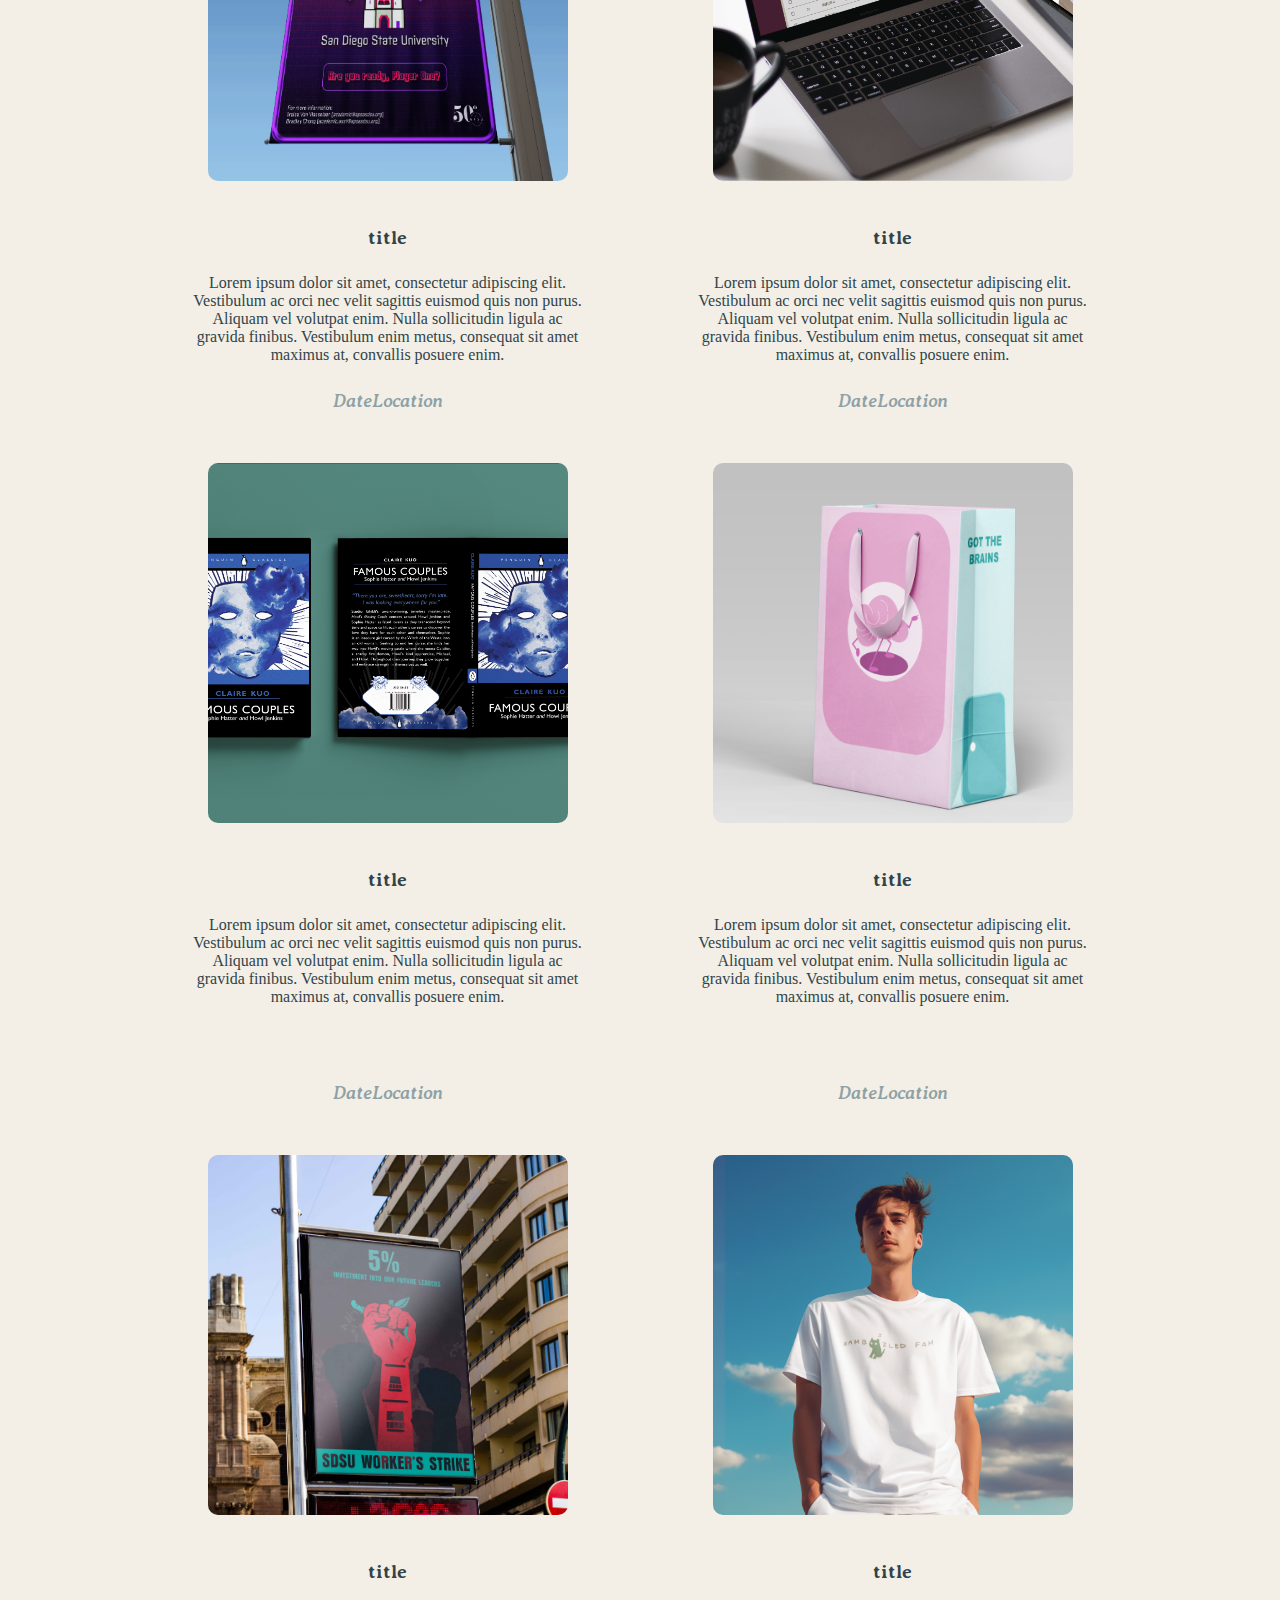
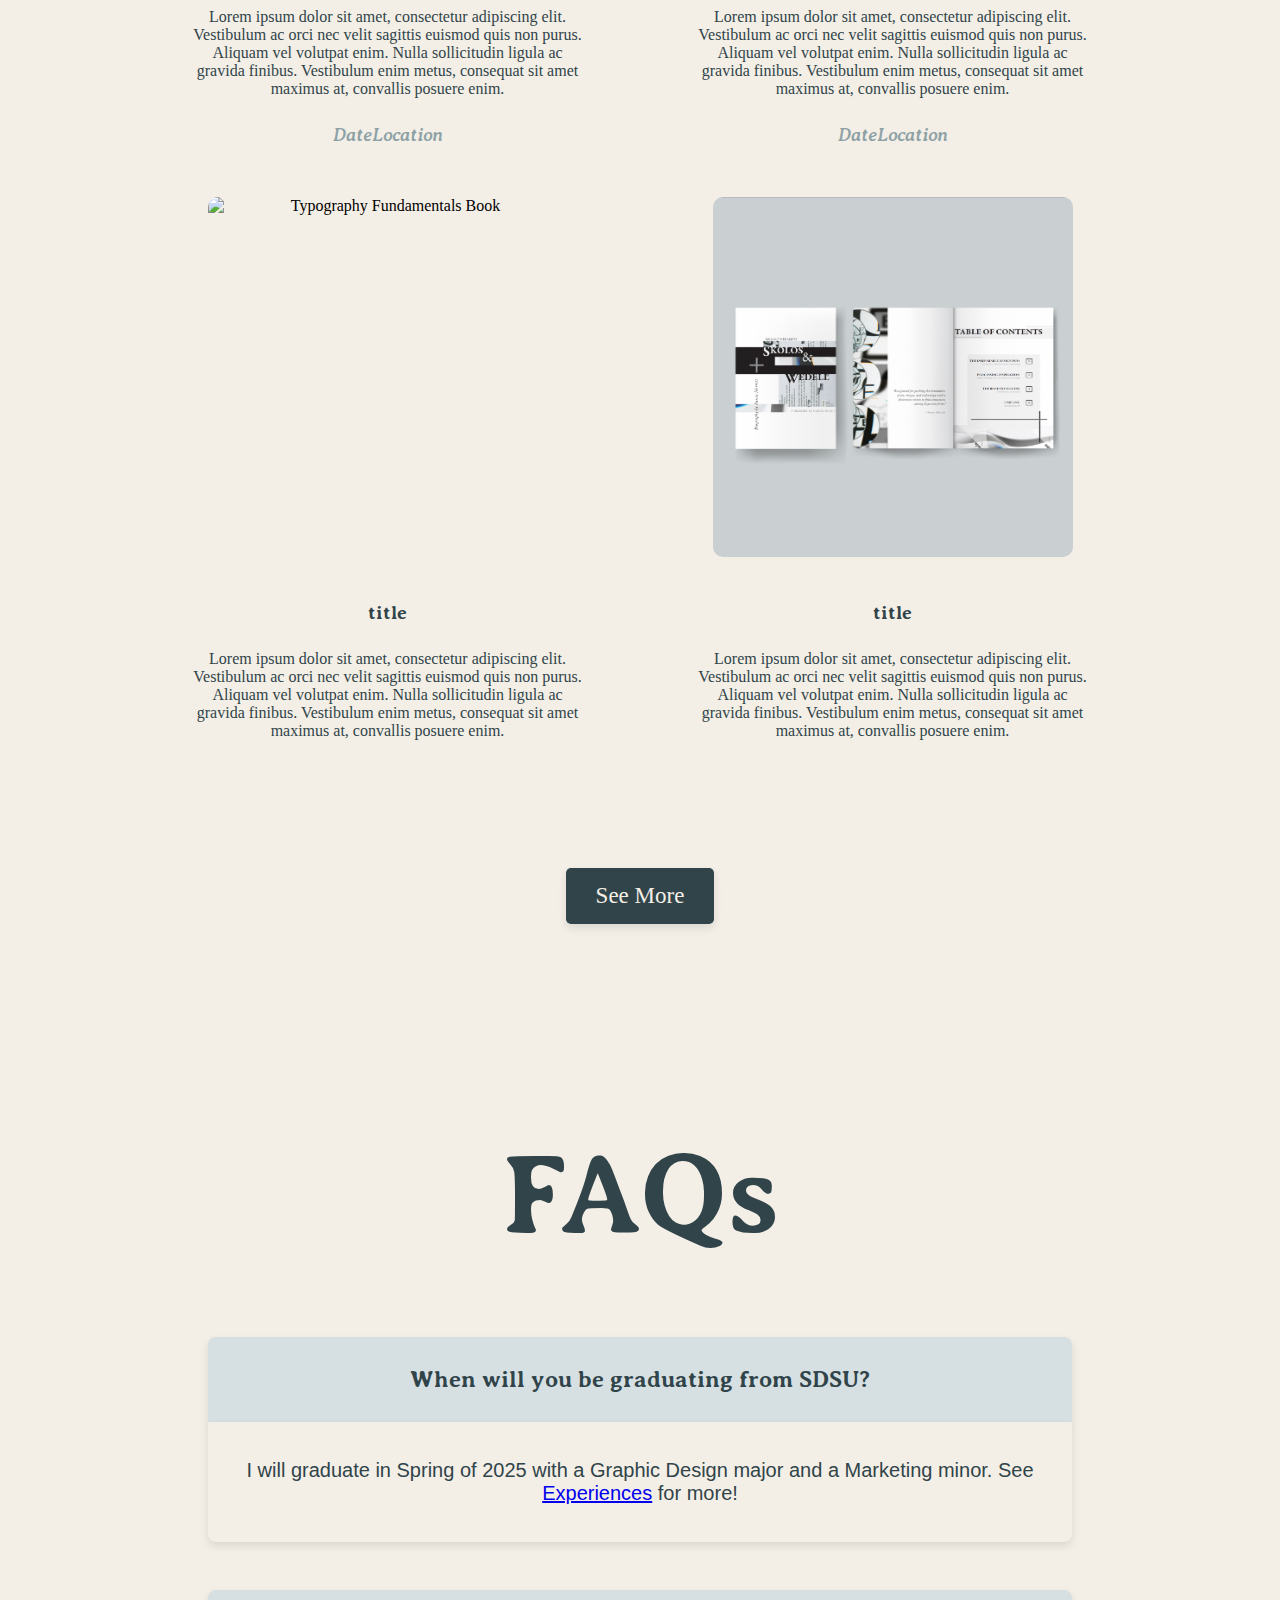
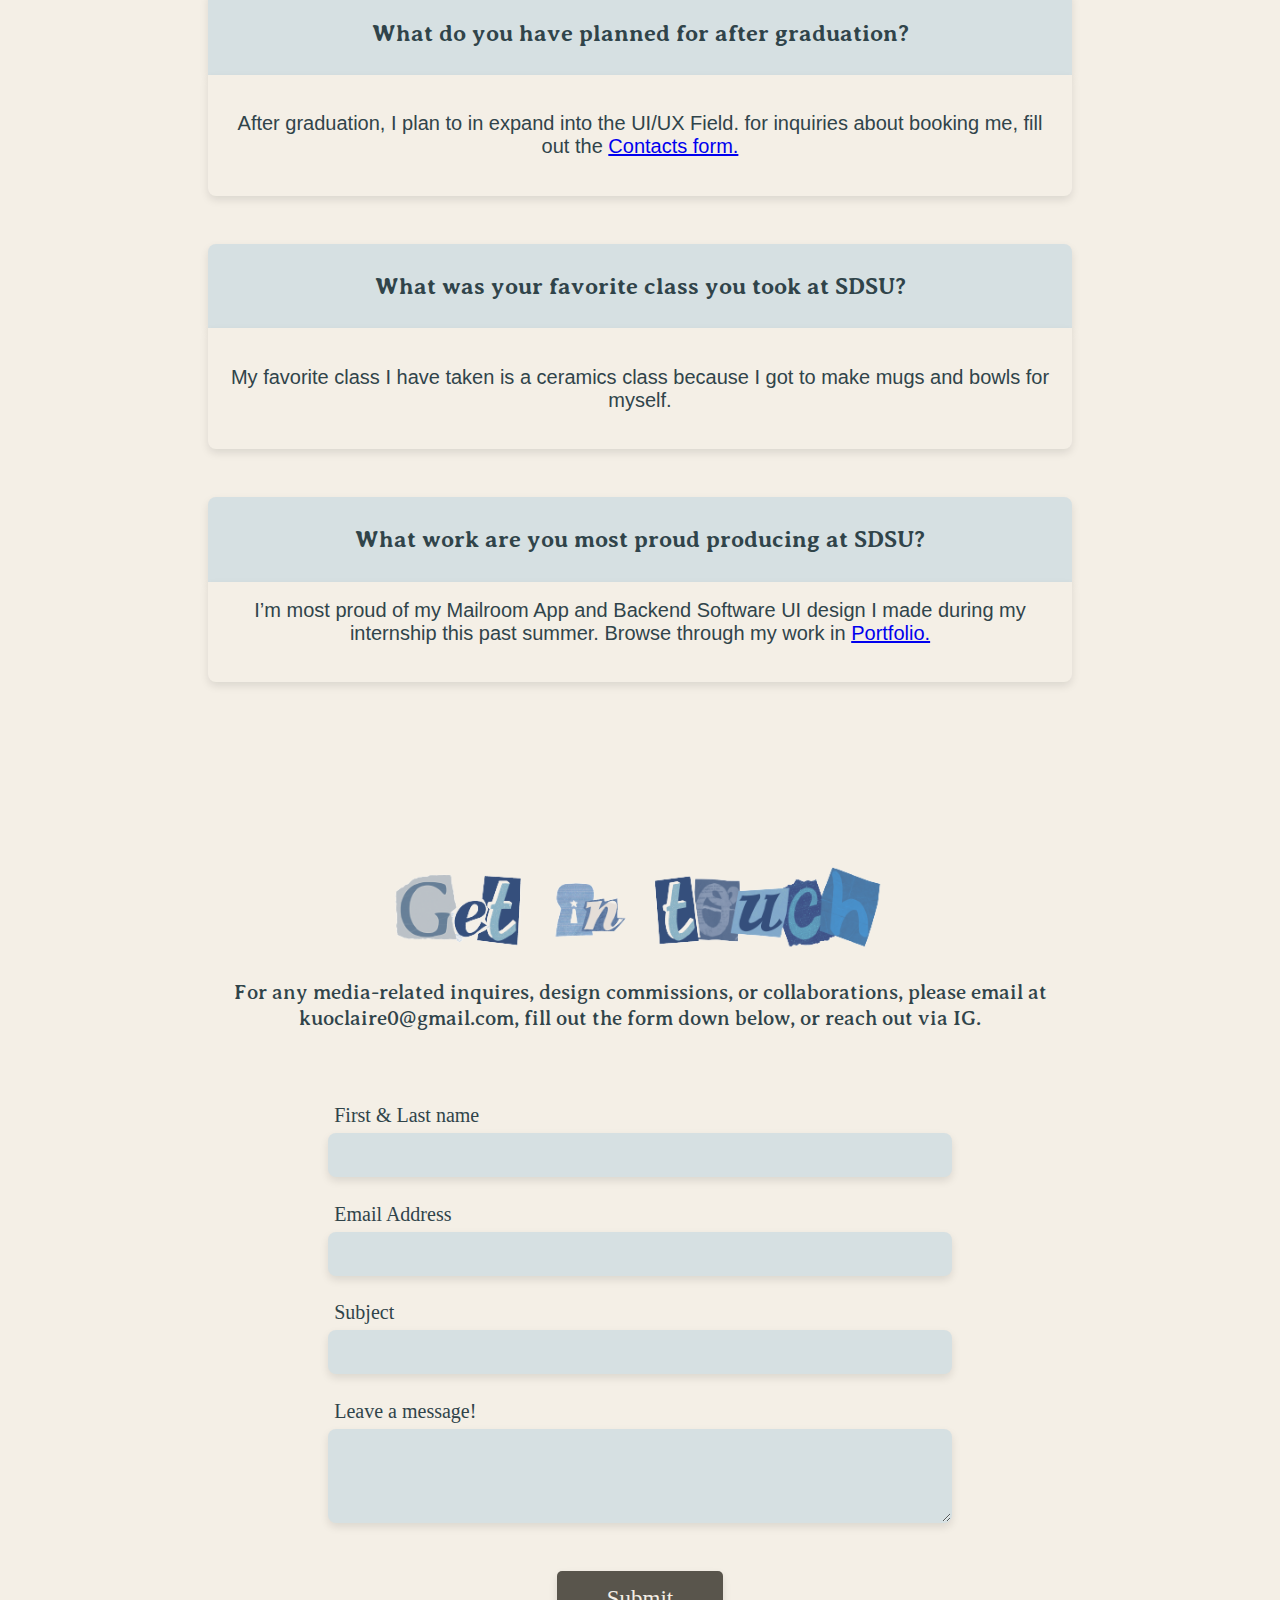
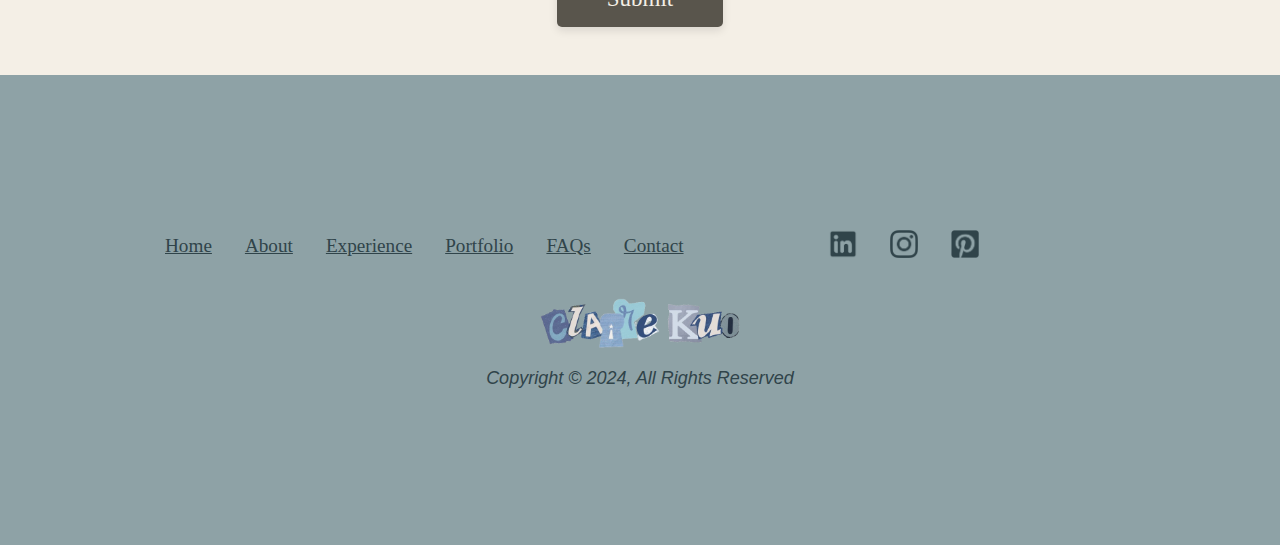
==== commit 3ca2b3ac: "Initial build" ====
--- a/index-2.html
+++ b/index-2.html
@@ -8,83 +8,144 @@
   <link rel="preconnect" href="https://fonts.googleapis.com">
   <link rel="preconnect" href="https://fonts.gstatic.com" crossorigin>
   <link href="https://fonts.googleapis.com/css2?family=Averia+Serif+Libre:ital,wght@0,300;0,400;0,700;1,300;1,400;1,700&display=swap" rel="stylesheet">
-    </head>
-  <!-- <link rel="stylesheet" href="style.css"> -->
 </head>
-
+<body>
+  <div class="menu"></div>
+  <div class="decor">
+    <div class="butterfly">
+      <img src="images/Portfolio_butterfly.png" alt="butterfly"width="150px>
+    </div>
+    <div class="cherry">
+      <img src="images/Portfolio_cherry.png" alt="cherry" width="150px">
+    </div>
+    <div class="flower">
+      <img src="images/Portfolio_flower.png" alt="flower" width="150px">
+    </div>
+    <div class="star">
+      <img src="images/Portfolio_star.png" alt="star" width="150px">
+    </div>
+    <div class="bow">
+      <img src="images/Portfolio_bow.png" alt="bow"width="150px">
+    </div>
+  </div>
+</body>
 <!-- Main Navigation --> 
-<header id="main_nav">
-  <img class="logo" src="images/Logo.png" alt="logo" width="288px" height="122px">
-  <div class="main_nav">
-    <nav>
-      <ul class="nav_links"> 
-        <li><a class="main_nav_link" href="#header">Home</a></li>
-        <li><a class="main_nav_link" href="#about">About</a></li>
-        <li><a class="main_nav_link" href="#experience">Experience</a></li>
-        <li><a class="main_nav_link" href="#portfolio">Portfolio</a></li>
-        <li><a class="main_nav_link" href="#faqs">FAQs</a></li>
-        <li><a class="main_nav_link" href="#contact">Contact</a></li>
-      </ul>
-    </nav>
+<!--<div id="background-image" style="height: 200px; background-image: url('images/Ripped Paper_1.png'); z-index: 1">-->
+<!--</div>-->
+<header class="header">
+  <div><img alt="logo" class="logo" src="images/Logo.png" ></div>
+  <div class="main-nav">
+      <nav>
+          <ul class="nav-links">
+              <li><a class="main-nav-links" href="#header">Home</a></li>
+              <li><a class="main-nav-links" href="#about">About</a></li>
+              <li><a class="main-nav-links" href="#experience">Experience</a></li>
+              <li><a class="main-nav-links" href="#portfolio">Portfolio</a></li>
+              <li><a class="main-nav-links" href="#faqs">FAQs</a></li>
+              <li><a class="main-nav-links" href="#contact">Contact</a></li>
+          </ul>
+      </nav>
   </div>
 </header>
+<!-- <div class="mobile-menu-popout">
+  <ul class="mobile-nav-links">
+    <li><a class="main-nav-links" href="#header">Home</a></li>
+    <li><a class="main-nav-links" href="#about">About</a></li>
+    <li><a class="main-nav-links" href="#experience">Experience</a></li>
+    <li><a class="main-nav-links" href="#portfolio">Portfolio</a></li>
+    <li><a class="main-nav-links" href="#faqs">FAQs</a></li>
+    <li><a class="main-nav-links" href="#contact">Contact</a></li>
+  </ul>
+</div> -->
 
 <!-- Main Header --> 
   <section id="header" class="header">
     <div><img src="images/Portfolio_Welcome.png" class="welcome" alt="Welcome"/></div>
-    <div class="header_h2"><h5>to my collage of creativity!</h5></div>
+    <div class="subheading"><h3>to my collage of creativity!</h3></div>
   </section>
   
 <!-- About Section --> 
 <section id="about">
   <div class="container">
-    <div class="row">
-      <div><img width=547 height=203 src="images/Portfolio_About.png" class="image" alt="About"/></div>
-    <div>
-      <div class="h2"><h2>Hi! My name is Claire Kuo.</h2></div>
-      <div class="p1"><p1>I am an User Interface and Graphic Designer with experience in the field of graphic design, marketing communications, and was previously a UI intern at BOX Digital Ltd. in Taiwan. I am currently a student at San Diego State University with a Graphic Design major and a minor in marketing and Honors minor in Interdisciplinary Studies graduating in 2025. My innovative mindset stems from my experience in working with different collaborative and professional environments and I continuously look for spaces to expand my skill set and utilize my unique approach to collage research and visual design.</p1></div>
-    </div>
+      <div class="row">
+          <div><img src="images/Portfolio_About.png" class="image" alt="About" /></div>
+          <div class="aboutme">
+            <div class="aboutme-header"><h3>Hi! My name is Claire Kuo.</h3></div>
+            <div class="aboutme-paragraph"> <p>I am an User Interface and Graphic Designer with experience in the field of graphic design, marketing
+                  communications, and was previously a UI intern at BOX Digital Ltd. in Taiwan. I am currently a
+                  student at San Diego State University with a Graphic Design major and a minor in marketing and
+                  Honors minor in Interdisciplinary Studies graduating in 2025. My innovative mindset stems from my
+                  experience in working with different collaborative and professional environments and I continuously
+                  look for spaces to expand my skill set and utilize my unique approach to collage research and visual
+                  design.</p> </div>
+          </div>
+      </div>
+  </div>
 </section>
 
 <!-- Skills Section -->  
 <section id="experience">
   <div class="container">
     <div><img src="images/Portfolio_Experience.png" class="image" alt="Experience"/></div>
-    <div class="h2"><h3>Postcards of my experiences and skillset.
-      Click to flip through!</h3></div>
-  </div>
-  <div class="experience_card">
-    <div><p2>date</p2>
-    <p2>location</p2></div>
-    <div><h4>Company title</h4>
-    <h4>UI intern</h4></div>
-    <div><ul>
-      <div class="p2"><li><p>Skill 1</p></li></div>
-      <div class="p2"><li><p>Skill 2</p></li></div>
-      <div class="p2"><li><p>Skill 3</p></li></div>
-      </ul></div>
-    </div>
-  <div class="experience_card">
-    <div><p2>date</p2>
-    <p2>location</p2>
-    <div><h4>Company title</h4>
-    <h4>UI intern</h4></div>
-    <div><ul>
-      <div class="p2"><li><p>Skill 1</p></li></div>
-      <div class="p2"><li><p>Skill 2</p></li></div>
-      <div class="p2"><li><p>Skill 3</p></li></div>
-      </ul></div>
-  </div>
-  <div class="experience_card">
-    <div><p2>date</p2>
-    <p2>location</p2></div>
-    <div><h4>Company title</h4>
-    <h4>UI intern</h4></div>
-    <div><ul>
-      <div class="p2"><li><p>Skill 1</p></li></div>
-      <div class="p2"><li><p>Skill 2</p></li></div>
-      <div class="p2"><li><p>Skill 3</p></li></div>
-      </ul></div>
+    <div class="subheading"><h3>Postcards of my experiences and skillset. Click to flip through!</h3></div>
+    <div class="experience-card-column">
+    <div class="experience-card">
+      <div class="experience-card-content">
+        <div class="experience-card-date-location">
+          <div class="date">March 21, 2024</div>
+          <div class="location">San Diego, CA</div>
+        </div>
+        <div class="experience-card-title">
+          <h4>Company title</h4>
+          <p1>UI intern</p1>
+        </div>
+        <div class="experience-card-description">
+            <ul>
+                <li>Skill 1</li>
+                <li>Skill 2</li>
+                <li>Skill 3</li>
+            </ul>
+        </div>
+      </div>
+    </div>
+    <div class="experience-card">
+      <div class="experience-card-content">
+        <div class="experience-card-date-location">
+          <div class="date">March 21, 2024</div>
+          <div class="location">San Diego, CA</div>
+        </div>
+        <div class="experience-card-title">
+          <h4>Company title</h4>
+          <p1>UI intern</p1>
+        </div>
+        <div class="experience-card-description">
+            <ul>
+                <li>Skill 1</li>
+                <li>Skill 2</li>
+                <li>Skill 3</li>
+            </ul>
+        </div>
+      </div>
+    </div>
+    <div class="experience-card">
+      <div class="experience-card-content">
+        <div class="experience-card-date-location">
+          <div class="date">March 21, 2024</div>
+          <div class="location">San Diego, CA</div>
+        </div>
+        <div class="experience-card-title">
+          <h4>Company title</h4>
+          <p1>UI intern</p1>
+        </div>
+        <div class="experience-card-description">
+            <ul>
+                <li>Skill 1</li>
+                <li>Skill 2</li>
+                <li>Skill 3</li>
+            </ul>
+        </div>
+      </div>
+    </div>
   </div>
 </section>
 
@@ -92,105 +153,131 @@
 <section id="portfolio">
   <div class="container">
     <div><img src="images/Portfolio_Portfolio.png" class="image" alt="Portfolio"/></div>
-    <div class="h2"><h2>Here is my collection of all my work, hope you enjoy. Have any questions or want to connect? contact me below!</h2></div>
-    <div class="gallery">
-      <div class="row">
-        <div class="portfolio">
-          <div class="date-location"><h4>Date</h4><h4>Location</h4></div>
-          <div class="mockup"><img   src="images/APSASDSU_HSC_Postermockup.png" class="image" alt="High School Conference Poster"/></div>
-          <div class="title"><h4>Company title</h4></div>
-          <div class="description"><p2>Lorem ipsum dolor sit amet, consectetur adipiscing elit. Vestibulum ac orci nec velit sagittis euismod quis non purus. Aliquam vel volutpat enim. Nulla sollicitudin ligula ac gravida finibus. Vestibulum enim metus, consequat sit amet maximus at, convallis posuere enim.</p2></div>
-        </div>
-        <div class="portfolio">
-          <div class="date-location"><h4>Date</h4><h4>Location</h4></div>
-          <div class="mockup"><img  src="images/bookcoverfinal_mockup.PNG" class="image" alt="penguin book cover"/></div>
-          <div class="title"><h3>Company title</h3></div>
-          <div class="description"><p2>Lorem ipsum dolor sit amet, consectetur adipiscing elit. Vestibulum ac orci nec velit sagittis euismod quis non purus. Aliquam vel volutpat enim. Nulla sollicitudin ligula ac gravida finibus. Vestibulum enim metus, consequat sit amet maximus at, convallis posuere enim.</p2></div>
-        </div>
-      </div>
-        <div class="portfolio">
-          <div class="date-location"><h4>Date</h4><h4>Location</h4></div>
-          <div class="mockup"><img  src="images/Mailroom Mockup.png" class="image" alt="Mailroom Software UI Design"/></div>
-          <div class="title"><h3>Company title</h3></div>
-          <div class="description"><p2>Lorem ipsum dolor sit amet, consectetur adipiscing elit. Vestibulum ac orci nec velit sagittis euismod quis non purus. Aliquam vel volutpat enim. Nulla sollicitudin ligula ac gravida finibus. Vestibulum enim metus, consequat sit amet maximus at, convallis posuere enim.</p2></div>
-        </div>
-        <div class="portfolio">
-          <div class="date-location"><h4>Date</h4><h4>Location</h4></div>
-          <div class="mockup"><img  src="images/Shopping_Bag_Mockup_guide.png" class="image" alt="Shopping Bag"/></div>
-          <div class="title"><h3>Company title</h3></div>
-          <div class="description"><p2>Lorem ipsum dolor sit amet, consectetur adipiscing elit. Vestibulum ac orci nec velit sagittis euismod quis non purus. Aliquam vel volutpat enim. Nulla sollicitudin ligula ac gravida finibus. Vestibulum enim metus, consequat sit amet maximus at, convallis posuere enim.</p2></div>
-        </div>
-        <div class="portfolio">
-       <div class="date-location"><h4>Date</h4><h4>Location</h4></div>
-       <div class="mockup"><img src="images/ClaireKuo_IconforAwarenessMockup.jpg" class="image" alt="Icon for Awareness"/></div>
-       <div class="title"><h3>Company title</h3></div>
-       <div class="description"><p2>Lorem ipsum dolor sit amet, consectetur adipiscing elit. Vestibulum ac orci nec velit sagittis euismod quis non purus. Aliquam vel volutpat enim. Nulla sollicitudin ligula ac gravida finibus. Vestibulum enim metus, consequat sit amet maximus at, convallis posuere enim.</p2></div>
-     </div> 
-
-     <div class="column">
-    <div class="portfolio">
-      <div class="date-location"><h4>Date</h4><h4>Location</h4></div>
-      <div class="mockup"><img src="images/Square_Book_Mockup.png" class="image" alt="Typography Fundamentals Book"/></div>
-      <div class="title"><h3>Company title</h3></div>
-      <div class="description"><p2>Lorem ipsum dolor sit amet, consectetur adipiscing elit. Vestibulum ac orci nec velit sagittis euismod quis non purus. Aliquam vel volutpat enim. Nulla sollicitudin ligula ac gravida finibus. Vestibulum enim metus, consequat sit amet maximus at, convallis posuere enim.</p2></div>
-    </div>
-    <div class="portfolio">
-      <div class="date-location"><h4>Date</h4><h4>Location</h4></div>
-      <div class="mockup"><img  src="images/T-Shirt mockup.png" class="image" alt="Bamboozled T-Shirt"/></div>
-      <div class="title"><h3>Company title</h3></div>
-      <div class="description"><p2>Lorem ipsum dolor sit amet, consectetur adipiscing elit. Vestibulum ac orci nec velit sagittis euismod quis non purus. Aliquam vel volutpat enim. Nulla sollicitudin ligula ac gravida finibus. Vestibulum enim metus, consequat sit amet maximus at, convallis posuere enim.</p2></div>
-    </div>
-    <div class="portfolio">
-      <div class="date-location"><h4>Date</h4><h4>Location</h4></div>
-      <div class="mockup"><img src="images/Skolos&Wedell.png" class="image" alt="Skolos & Wedell"/></div>
-      <div class="title"><h3>Company title</h3></div>
-      <div class="description"> <p2>Lorem ipsum dolor sit amet, consectetur adipiscing elit. Vestibulum ac orci nec velit sagittis euismod quis non purus. Aliquam vel volutpat enim. Nulla sollicitudin ligula ac gravida finibus. Vestibulum enim metus, consequat sit amet maximus at, convallis posuere enim.</p2></div>
-    </div>
-    </div>
-  </div> 
-  <button class="btn" onclick="seemore">See More</button>
+    <div class="subheading"><h2>Here is my collection of all my work, hope you enjoy. Have any questions or want to connect? contact me below!</h2></div>
+    <div class="portfolio-gallery">
+      <div class="portfolio-row"> 
+        <div class="portfolio-container">
+          <div class="portfolio-date-location"><h4>Date</h4><h4>Location</h4></div>
+          <div><img src="images/APSASDSU_HSC_Postermockup.png" class="mockup" alt="High School Conference Poster"/></div>
+            <div class="portfolio-content">
+              <div class="portfolio-title"><h4>title</h4></div>
+              <div class="portfolio-description"><p2>Lorem ipsum dolor sit amet, consectetur adipiscing elit. Vestibulum ac orci nec velit sagittis euismod quis non purus. Aliquam vel volutpat enim. Nulla sollicitudin ligula ac gravida finibus. Vestibulum enim metus, consequat sit amet maximus at, convallis posuere enim.</p2></div>
+            </div>
+        </div>
+        <div class="portfolio-container">
+          <div class="portfolio-date-location"><h4>Date</h4><h4>Location</h4></div>
+          <div ><img  src="images/bookcoverfinal_mockup.PNG" class="mockup" alt="penguin book cover"/></div>
+          <div class="portfolio-content">
+           <div class="portfolio-title"><h4>title</h4></div>
+           <div class="portfolio-description"><p2>Lorem ipsum dolor sit amet, consectetur adipiscing elit. Vestibulum ac orci nec velit sagittis euismod quis non purus. Aliquam vel volutpat enim. Nulla sollicitudin ligula ac gravida finibus. Vestibulum enim metus, consequat sit amet maximus at, convallis posuere enim.</p2></div>
+          </div>
+        </div>
+      </div>
+      <div class="portfolio-row">
+        <div class="portfolio-container">
+          <div class="portfolio-date-location"><h4>Date</h4><h4>Location</h4></div>
+          <div><img  src="images/Mailroom Mockup.png" class="mockup" alt="Mailroom Software UI Design"/></div>
+          <div class="portfolio-content">
+           <div class="portfolio-title"><h4>title</h4></div>
+           <div class="portfolio-description"><p2>Lorem ipsum dolor sit amet, consectetur adipiscing elit. Vestibulum ac orci nec velit sagittis euismod quis non purus. Aliquam vel volutpat enim. Nulla sollicitudin ligula ac gravida finibus. Vestibulum enim metus, consequat sit amet maximus at, convallis posuere enim.</p2></div>
+          </div>
+         </div>
+        <div class="portfolio-container">
+          <div class="portfolio-date-location"><h4>Date</h4><h4>Location</h4></div>
+          <div><img  src="images/Shopping_Bag_Mockup_guide.png" class="mockup" alt="Shopping Bag"/></div>
+          <div class="portfolio-content">
+          <div class="portfolio-title"><h4>title</h4></div>
+          <div class="portfolio-description"><p2>Lorem ipsum dolor sit amet, consectetur adipiscing elit. Vestibulum ac orci nec velit sagittis euismod quis non purus. Aliquam vel volutpat enim. Nulla sollicitudin ligula ac gravida finibus. Vestibulum enim metus, consequat sit amet maximus at, convallis posuere enim.</p2></div>
+          </div>
+        </div>
+      </div>
+      <div class="portfolio-row">
+        <div class="portfolio-container">
+          <div class="portfolio-date-location"><h4>Date</h4><h4>Location</h4></div>
+          <div><img src="images/ClaireKuo_IconforAwarenessMockup.jpg" class="mockup" alt="Icon for Awareness"/></div>
+          <div class="portfolio-content">
+          <div class="portfolio-title"><h4>title</h4></div>
+          <div class="portfolio-description"><p2>Lorem ipsum dolor sit amet, consectetur adipiscing elit. Vestibulum ac orci nec velit sagittis euismod quis non purus. Aliquam vel volutpat enim. Nulla sollicitudin ligula ac gravida finibus. Vestibulum enim metus, consequat sit amet maximus at, convallis posuere enim.</p2></div>
+          </div>
+        </div>
+        <div class="portfolio-container">
+          <div class="portfolio-date-location"><h4>Date</h4><h4>Location</h4></div>
+          <div ><img src="images/Square_Book_Mockup.png" class="mockup" alt="Typography Fundamentals Book"/></div>
+          <div class="portfolio-content">
+          <div class="portfolio-title"><h4>title</h4></div>
+          <div class="portfolio-description"><p2>Lorem ipsum dolor sit amet, consectetur adipiscing elit. Vestibulum ac orci nec velit sagittis euismod quis non purus. Aliquam vel volutpat enim. Nulla sollicitudin ligula ac gravida finibus. Vestibulum enim metus, consequat sit amet maximus at, convallis posuere enim.</p2></div>
+          </div>
+        </div>
+      </div>
+      <div class="portfolio-row">
+        <div class="portfolio-container">
+          <div class="portfolio-date-location"><h4>Date</h4><h4>Location</h4></div>
+          <div><img  src="images/T-Shirt mockup.png" class="mockup" alt="Bamboozled T-Shirt"/></div>
+          <div class="portfolio-content">
+          <div class="portfolio-title"><h4> title</h4></div>
+          <div class="portfolio-description"><p2>Lorem ipsum dolor sit amet, consectetur adipiscing elit. Vestibulum ac orci nec velit sagittis euismod quis non purus. Aliquam vel volutpat enim. Nulla sollicitudin ligula ac gravida finibus. Vestibulum enim metus, consequat sit amet maximus at, convallis posuere enim.</p2></div>
+          </div>
+        </div>
+        <div class="portfolio-container">
+          <div class="portfolio-date-location"><h4>Date</h4><h4>Location</h4></div>
+          <div><img src="images/Skolos&Wedell.png" class="mockup" alt="Skolos & Wedell"/></div>
+          <div class="portfolio-content">
+          <div class="portfolio-title"><h4>title</h4></div>
+          <div class="portfolio-description"><p2>Lorem ipsum dolor sit amet, consectetur adipiscing elit. Vestibulum ac orci nec velit sagittis euismod quis non purus. Aliquam vel volutpat enim. Nulla sollicitudin ligula ac gravida finibus. Vestibulum enim metus, consequat sit amet maximus at, convallis posuere enim.</p2></div>
+          </div>
+        </div>
+      </div>
+    </div>
+  </div>
+      <div class="centered-button-div"><button class="button-primary" onclick="seemore">See More</button></div>
 </section>
 
 <!-- Testimonials Section -->  
 <section id="faqs">
   <div class="container">
     <div class="h1"><h1>FAQs</h1></div>
-    <div>
-      <div class="question"><h3>When will you be graduating from SDSU?</h3> </div>
-      <div class="answer"><p>I will graduate in Spring of 2025 with a Graphic Design major and a Marketing minor. See <a class="textto" href="#contact">Experiences</a> for more!</p></div></div>
-      <div class="question"><h3>What do you have planned for after graduation?</h3></div>
-      <div class="answer"><p>After graduation, I plan to in expand into the UI/UX Field. for inquiries about booking me, fill out the <a class="textto" href="#contact">Contacts form.</a></p></div></div>
-      <div class="question"><h3>What was your favorite class you took at SDSU?</h3></div>
-      <div class="answer"><p>My favorite class I have taken is a ceramics class because I got to make mugs and bowls for myself.</p></div></div>
-      <div class="question"><h3>What work are you most proud producing at SDSU?</h3></div>
-      <div class="answer">I’m most proud of my Mailroom App and Backend Software UI design I made during my internship this past summer. Browse through my work in <a class="textto" href="#portfolio">Portfolio.</a></p></div></div>
-    </div>
-  </div>
+    <div class="faq-question-section">
+      <div class="faq-question-answer">
+       <div class="question"><h3>When will you be graduating from SDSU?</h3> </div>
+       <div class="answer"><p>I will graduate in Spring of 2025 with a Graphic Design major and a Marketing minor. See <a class="textto" href="#contact">Experiences</a> for more!</p></div></div>
+      <div class="faq-question-answer">
+        <div class="question"><h3>What do you have planned for after graduation?</h3></div>
+        <div class="answer"><p>After graduation, I plan to in expand into the UI/UX Field. for inquiries about booking me, fill out the <a class="textto" href="#contact">Contacts form.</a></p></div></div>
+      <div class="faq-question-answer">
+        <div class="question"><h3>What was your favorite class you took at SDSU?</h3></div>
+        <div class="answer"><p>My favorite class I have taken is a ceramics class because I got to make mugs and bowls for myself.</p></div></div>
+      <div class="faq-question-answer">
+        <div class="question"><h3>What work are you most proud producing at SDSU?</h3></div>
+        <div class="answer">I’m most proud of my Mailroom App and Backend Software UI design I made during my internship this past summer. Browse through my work in <a class="textto" href="#portfolio">Portfolio.</a></p></div></div>
+    </div>
+    </div>
 </section>
 
 <!-- Contact Section -->  
-<section id="contact">
-  <div class="container">
+<section id="contact" style="display: flex; justify-content:center;">
+  <div class="contact-container" style="width: 960px;">
     <div><img src="images/Portfolio_Contact.png" class="image" alt="contact"/></div>
-    <div class="h2"><p>For any media-related inquires, design commissions, or collaborations, please email at kuoclaire0@gmail.com, fill out the form down below, or reach out via IG.</p></div>
+    <div class="subheading"><p>For any media-related inquires, design commissions, or collaborations, please email at kuoclaire0@gmail.com, fill out the form down below, or reach out via IG.</p></div>
     <form>
-      <div class="shortform">
-        <label for="exampleRecipientInput">Full Name</label>
-        <input class="u-full-width" type="text">
-      </div>
-      <div class="shortform">
-        <label for="exampleEmailInput">Email Address</label>
-        <input class="u-full-width" type="email">
-      </div>
-      <div>
-        <label for="shortform">Subject</label>
-        <input class="u-full-width" type="email">
-      </div>
-      <div>
-        <label for="messageform">Message</label>
-        <textarea class="u-full-width"></textarea>
-      </div>
-      <input class="button-primary" type="submit" value="Submit"> 
+    <div class="contact-form"></div>
+      <div class="contact-section">
+        <label for="contact-input-title">First & Last name</label>
+        <input class="contact-input-form" type="ex:Jane Doe">
+      </div>
+      <div class="contact-section">
+        <label for="contact-input-title">Email Address</label>
+        <input class="contact-input-form" type="Email">
+      </div>
+      <div class="contact-section">
+        <label for="contact-input-title">Subject</label>
+        <input class="contact-input-form" type="Subject">
+      </div>
+      <div class="contact-section">
+        <label for="contact-input-title">Leave a message!</label>
+        <textarea class="contact-input-large-form"></textarea> 
+      </div>
+      <div class="centered-button-div"><input class="button-secondary" type="submit" value="Submit"></div>
+    </div>
     </form>
   </div>
 </section>
@@ -199,8 +286,9 @@
 <footer>
   <div class="container">
     <div class="footer">
+      <div class="footer-content">
       <nav>
-        <ul class="footer_links"> 
+        <ul class="footer-links"> 
           <li><a class="footerlink" href="#header">Home</a></li>
           <li><a class="footerlink" href="#about">About</a></li>
           <li><a class="footerlink" href="#experience">Experience</a></li>
@@ -209,18 +297,17 @@
           <li><a class="footerlink" href="#contact">Contact</a></li>
         </ul>
       </nav>
-      <div class="social_media_links">
-      <div><img width="28px" height="28px" src="images/Linkedin_LM.png" class="social_media" alt="Linkedin"/></div>
-      <div><img width="28px" height="28px" src="images/Instagram_LM.png" class="social_media" alt="Instagram"/></div>
-      <div><img width="28px" height="28px" src="images/Pinterest_LM.png" class="social_media" alt="Pinterest"/></div>
-    </div>
-     
-    </div>
-    <img class="logo" src="images/Logo.png" alt="logo"> 
-      <p>Copywrite © 2024, All Rights Reserved</p>
+      <div class="social-media-links">
+        <div><img width="28px" height="28px" src="images/Linkedin_LM.png" class="social_media" alt="Linkedin"/></div>
+        <div><img width="28px" height="28px" src="images/Instagram_LM.png" class="social_media" alt="Instagram"/></div>
+        <div><img width="28px" height="28px" src="images/Pinterest_LM.png" class="social_media" alt="Pinterest"/></div>
+      </div>
+    </div>
+  <img class="footer-logo" src="images/Logo.png" alt="logo"> 
+  <div class="copyright"><p>Copyright © 2024, All Rights Reserved</p> </div>
   </div>
 </footer>
 
 <script src="script.js"></script>
 </body>
-</html>+</html--- a/style.css
+++ b/style.css
@@ -1,67 +1,169 @@
 /* CSS GOES HERE */
+:root {
+    --main-background-color: #F4EFE6;
+    --color-creme: #f4efe6;
+    --color-light-blue: #D6E0E2;
+    --color-medium-blue: #8ea2a6;
+    --color-dark-blue: #30444a;
+    --color-brown: #59554c;
+    --display-font-family: "Averia Serif Libre", serif;
+    ---font-family: 'Georgia', sans-serif;
+    --base-font-size: 16px;
+}
+body {
+    background-color: var(--main-background-color);
+    font-family: var(--font-family);
+    font-size: var(--base-font-size);
+    margin: 0;
+    padding: 20px;
+    border: 0;
+    /*font-size: 100%;*/
+    /*font: inherit;*/
+    vertical-align:middle;
+    z-index: 2;
+}
+.button-primary {
+    background-color:var(--color-dark-blue);
+    color: var(--color-creme);
+    font-family: var(--font-family);
+    font-size: 23px;
+    padding: 15px 30px;
+    border: none;
+    border-radius: 5px;
+    overflow: hidden;
+    box-shadow: 0 4px 8px rgba(0, 0, 0, 0.1);
+    display: flex;
+    justify-content: center;
+}
+.button-secondary {
+    background-color:var(--color-brown);
+    color: var(--color-creme);
+    font-family: var(--font-family);
+    font-size: 23px;
+    padding: 15px 50px;
+    margin: 5%;
+    border: none;
+    border-radius: 5px;
+    overflow: hidden;
+    box-shadow: 0 4px 8px rgba(0, 0, 0, 0.1);
+}
+/* .menu{
+  width: 60px;
+  height: 60px;
+  background-color: var(--color-dark-blue);
+  position: fixed;
+  top: 55px;
+  left: 55px;
+  background-image: url(images/MENU\ icon.svg);
+  background-size: 90px 90px;
+  background-repeat: no-repeat; 
+  background-position: 50% 50%;
+  border-radius: 50%;
+  z-index: 999;
+  box-shadow: 0 4px 8px rgba(0, 0, 0, 0.1);
+}
+.mobile-menu-popout{
+    position:fixed;
+    top:0;
+    left:0;
+    padding: 80px 50px;
+    padding-top: 150px;
+    background-color: var(--color-dark-blue);
+    z-index:998;
+    box-shadow: 0 0px 12px rgba(0, 0, 0, 0.1);
+    height:100%;
+    width:150px;
+    transiton: all 300ms;
+}
+.mobile-menu-popout ul{
+    list-style: none;
+    padding: 0;
+    margin:0;
+}
+.mobile-menu-popout ul li a {
+    display: block;
+    margin-bottom: 40px;
+    font-size: 18px;
+    color: var(--color-creme);
+} */
+/*images */
+.decor{
+    opacity: 60%;
+    position: absolute;
+    z-index: 0;
+    transform: scale(0.7);
+}
+.butterfly{
+    position: absolute;
+    left: 1520px;
+    top: 500px;
+    transform: rotate(15deg);
+
+}
+.flower{
+    width: 100px;
+    height: auto;
+    display: block;
+    margin-left: 200%;
+    top: px;
+}
+
 /*font */
 .h1{
-    font-family: "Averia Serif Libre", serif;
+    font-family: var( --display-font-family);
     font-style: normal;
     font-weight: 400;
     font-size: 3.5em;
     color: #30444A;
     }
 .h2{
-    font-family: "Averia Serif Libre", serif;
+    font-family: var( --display-font-family);
     font-style: normal;
     font-weight: 300;
     font-size: 1.17em;
     color: #30444A;
     text-align: center;
 }
-.header_h2 {
-    font-family: "Averia Serif Libre", serif;
-    font-weight: 400;
-    font-style: normal;
-    font-size: 2em;
-    color: #30444A;
-    text-align: center;
-}
 .h3 {
-    font-family: "Averia Serif Libre", serif;
+    font-family: var( --display-font-family);
     font-style: normal;
     font-weight: 400;
     font-size: 50%;
     color: #30444A;
 }
 .h4{
-    font-family: "Averia Serif Libre", serif;
+    font-family: var( --display-font-family);
     font-weight: 300;
     font-style: italic;
     font-size: 1.17em;
     color: #30444A;
 }
 .p1{
-    font-family: Georgia, 'Times New Roman', Times, serif;
+    font-family:var(--font-family);
     font-style: normal;
     font-size: 1.2em;
     color: #30444A;
 }
 .p2{
-    font-family: Georgia, 'Times New Roman', Times, serif;
-    font-style: normal;
+    font-family:var(--font-family);
+    font-style: italic;
     font-size: 1em;
-    color: #30444A;
+    color: #F4EFE6;
   }
 .p3 {
-    font-family: Georgia, 'Times New Roman', Times, serif;
+    font-family: var(--font-family);
     font-style: normal;
     font-size: .9em;
     color: #30444A;
  }
- a.main_nav_link{
-    font-family: "Averia Serif Libre", serif;
-    font-style: normal;
+ .subheading {
+    font-family: var( --display-font-family);
     font-weight: 400;
-    font-size: 1.225em;
-    color: #30444A;
- }
+    font-style: normal;
+    font-size: 1.3em;
+    color: #30444A;
+    text-align: center;
+}
 body {
     margin: 0;
     padding: 0;
@@ -69,109 +171,251 @@
     font-size: 100%;
     font: inherit;
     vertical-align: baseline;
-    background-color:#F4EFE6 ;
+    background-color:#F4EFE6;
+}
 /*header/logo */
-}
 .logo {
-    display: block;
-    margin-left: auto;
-    margin-right: auto;
-    width: 20%;
-    max-width: 250px;
+    width: 200px;
     height: auto;
-    position: relative;
-    padding-top: 40px;
-}
-.nav_links {
+    position: fixed;
+    top: 60px;
+    display: block;
+    left: 50%;
+    margin-left:-100px;
+    
+}
+
+.nav-links {
     list-style: none;
+    display: flex;
     flex-direction: column;
-    display: flex;
-    justify-content: center;
-    align-items: flex-start;
-    padding: 8%;
-    gap: 25px;
-}
+    flex-flow: column;
+    justify-content: right;
+    gap: 15px;
+}
+.main-nav-links{
+    font-family: var( --display-font-family);
+    font-style: normal;
+    font-weight: 400;
+    font-size: 1.225em;
+    color: #30444A;
+    text-decoration: none;
+ }
+
+.main-nav-links:hover {
+    text-decoration: underline;
+ }
+ .image {
+    max-width: 500px;
+    height: auto;
+    width: 100%;
+    display: flex;
+    margin: 0 auto; 
+    left: 50%;
+    right: 50%;
+ }
 /*welcome */
 .welcome {
     display: block;
     margin-left: auto;
     margin-right: auto;
-    width: 80%;
+    width: 90%;
     max-width: 1000px;
     height: auto;
 }
 .header_h2 {
     text-align: center;
 }
+section#header {
+    padding: 50px 50px;
+    background-color: var(--main-background-color)
+}
+
 /*about */
-.image {
-    display: block;
-    margin-left: auto;
-    margin-right: auto;
-    width: 360px;
-    height: 360px;
-}
-.p1 {
-    display: flex;
-    justify-content: center;
+
+.container {
+    width: 100%;
+    max-width: 700px;
+    text-align: center;
+    justify-content: center;
+    margin: 0 auto;
+}
+.aboutme-header {
+    text-align: center;
+    font-family: var( --display-font-family);
+    font-weight: 400;
+    font-style: normal;
+    font-size: 1.7em;
+    color: #30444A;
+}
+.aboutme-paragraph {
+    color: var(--color-dark-blue);
+    font-family: var(--font-family);
+    display: flex;
+    justify-content: left;
     margin-left: auto;
     margin-right: auto;
     text-align: left;
-    width: 754px;
+    width: 650px;
     height: 456px;
-    font-size: 21px;
-    line-height: 118%;
+    font-size: 23px;
+    line-height: 124%;
     flex: none;
     order: 1;
     flex-grow: 0;
 }
-/*experience */
-
-section:nth-child(even) {
-    background-color: #f2f2f2;
-}
-
+.aboutme {
+    display: flex;
+    flex-direction: column;
+    justify-content: center;
+    margin: auto;
+    width: 650px;
+    height: 456px;
+    flex:auto;
+    order: 1;
+    flex-grow: 0;
+    padding-top: 10px;
+}
 section#about {
-
-    background-image: url(images/Ripped\ Paper_1.png);
-    
-}
+    background-image: url('images/Ripped Paper_1.png');
+    background-repeat: no-repeat;
+    padding: 10%;
+    display: block;
+    object-position: center;
+    object-fit: contain;
+    background-size: 100% 100%;
+    height: 90vh;
+    width: 100vh;
+    z-index: 4;
+}
+/*skills */
+
 .container {
     width: 100%;
     max-width: 960px;
     text-align: center;
     margin: 0 auto;
 }
-
 .row {
     display: flex;
     flex-wrap: wrap;
-    padding: 0 4px;
-}
+    justify-content: center;
+    padding: 0 0px;
+}
+
 .column {
     flex: 50%;
     flex-direction: column;
     padding: 0 4px;
   }
-  
-  .column img {
+.column img {
     margin-top: 8px;
     vertical-align: middle;
   }
+.experience-card-title {
+    font-family: "Averia Serif Libre", serif;
+    font-weight: 300;
+    font-style: normal;
+    font-size: 1.04em;
+    color: #30444A;
+    display: flex;
+    flex-wrap: wrap;
+    flex-direction: column;
+    justify-content: left;
+}
+.experience-card-title p1 {
+    font-style: italic;
+    margin-top: -3px;
+}
+.experience-card-description {
+    font-family: Georgia, 'Times New Roman', Times, serif;
+    font-style: normal;
+    font-size: 1em;
+    color: #30444A;
+    flex-wrap: wrap;
+    justify-content: left;
+    width: 300px;
+}
+.experience-card {
+    background-color:var(--color-medium-blue);
+    border-radius: 8px;
+    overflow: hidden;
+    box-shadow: 0 4px 8px rgba(0, 0, 0, 0.1);
+    margin: 5px;
+    display: flex;
+    height:auto;
+    max-height: 300px;
+    width: 600px;
+    align-items: flex-start
+}
+.experience-card-date-location {
+    font-family: "Averia Serif Libre", serif;
+    font-weight: 300;
+    font-style: italic;
+    font-size: 1em;
+    color: var(--color-creme);
+    display: flex;
+    flex-direction: row;
+    justify-content: space-between;
+    align-items: center;
+    align-self: stretch;
+    margin-left: 10%;
+    margin-right: 10%;
+ 
+}
+
+.experience-card-content {
+    display: flex;
+    flex-direction: column;
+    align-items: flex-start;
+    height: 100%;
+    text-align: left;
+    padding: 16px;
+    flex: none;
+    order: 1;
+    align-self: stretch;
+
+}
+.experience-card-column {
+    display: flex;
+    flex-direction: row;
+    justify-content: center;
+    margin: auto;
+    flex: none;
+    order: 1;
+    flex-grow: 0;
+    padding-top: 10px;
+    padding-bottom: 10px;
+    display: flex;
+    flex-direction: row;
+    align-items: flex-start;
+
+}
 /*portfolio */
-.date-location{
+.container{
+    justify-content: center;
+    align-content: center;
+}
+.mockup{
+    justify-content: center;
+    border-radius: 10px;
+    aspect-ratio: 1/1;
+    object-fit: contain;
+    object-position: center;
+}
+.portfolio-date-location {
     font-family: "Averia Serif Libre", serif;
     font-weight: 300;
     font-style: italic;
     font-size: 1.17em;
-    color: #30444A;
+    color: #8EA2A6;
     display: flex;
     flex-wrap: wrap;
     flex-direction: row;
     justify-content: center;
     padding-bottom: 7px;
 }
-.title {
+.portfolio-title {
     font-family: "Averia Serif Libre", serif;
     font-weight: 300;
     font-style: bold;
@@ -182,7 +426,7 @@
     flex-direction: row;
     justify-content: center;
 }
-.description {
+.portfolio-description {
     font-family: Georgia, 'Times New Roman', Times, serif;
     font-style: normal;
     font-size: 1em;
@@ -190,8 +434,8 @@
     display: flex;
     flex-wrap: wrap;
     flex-direction: row;
-    justify-content: center;
-    width: 482px;
+    justify-content: left;
+    width: 400px;
 }
 .mockup {
     display: block;
@@ -202,26 +446,115 @@
     object-fit: cover;
     border-radius: 10px;
 }
-.portfolio {
+.portfolio-container {
     display: flex;
     flex-direction: column;
     align-content: space-between;
     align-items: center;
-    padding: 24px 26px;
     gap: 19px;
-    width: 534px;
+    /* width: 534px;
     height: 791px;
-}
-.row {
-    display: flex;
-    flex-direction: row;
-    padding: 26px
+    padding: 24px 26px; */
+}
+
+.portfolio-gallery{
+    display: grid;
+    grid-template-columns: repeat(auto-fill, minmax(300px, 1fr));
+    align-content: center;
+    margin-left: auto;
+    margin-right: auto;
+    gap: 50px; 
+}
+
+/*FAQs */
+.question{
+    background-color: var(--color-light-blue);
+    border-radius: 8px 8px 0 0;
+    border-color: transparent;
+    padding: 5px;
+    box-shadow: 0 4px 8px rgba(0, 0, 0, 0.1);
+    margin-left: auto;
+    margin-right: auto;
+    font-size: 20px;
+    font-family: var(--display-font-family);
+    color: var(--color-dark-blue); 
+}
+.answer{
+    background-color: var(--color-creme);
+    border-radius: 0 0 8px 8px;
+    border-color: transparent;
+    box-shadow: 0 4px 8px rgba(0, 0, 0, 0.1);
+    margin-left: auto;
+    margin-right: auto;
+    padding-left: 10%;
+    padding-right: 10%;
+    padding: 2%;
+    font-size: 20px;
+    font-family: var(---font-family);
+    color: var(--color-dark-blue);
+}
+.faq-question-answer{
+    margin: 5%;
 }
 
 /*contact */
-
+#contact {
+  justify-content: center;
+}
+.contact-form{
+margin: 5%;
+}
+.contact-section {
+    display: flex;
+    flex-direction: column;
+    max-width: 65%;
+    margin-left: auto;
+    margin-right: auto;
+    padding-top: 2%;
+    width: 960px;
+}
+label{
+    font-size: 20px;
+    color: var(--color-dark-blue);
+    padding: 1%;
+    text-align: left; 
+}
+input{
+    background-color: var(--color-light-blue);
+    border-radius: 8px;
+    border-color: transparent;
+    padding: 2%;
+    box-shadow: 0 4px 8px rgba(0, 0, 0, 0.1);
+}
+textarea{
+    background-color: var(--color-light-blue);
+    border-radius: 8px;
+    border-color: transparent;
+    padding: 5%;
+    box-shadow: 0 4px 8px rgba(0, 0, 0, 0.1); 
+}
+.contact-container {
+    align-items: center;
+}
+.centered-button-div {
+    display: flex;
+    justify-content: center;
+}
 /*footer */
-.social_media {
+.footer-content{
+    display: flex;
+    flex-direction: row;
+    align-items: center;
+}
+.footer-logo{
+    width: 200px;
+    height: auto;
+    display: block;
+    margin-top: 20px;
+    margin-left: auto;
+    margin-right: auto; 
+}
+.social-media-links {
     display: block;
     margin-left: auto;
     margin-right: auto;
@@ -237,9 +570,10 @@
 }
 footer {
     background-color: #8EA2A6;
+    background-repeat: no-repeat;
     padding: 1%;
 }
-.footer_links {
+.footer-links {
     list-style: none;
     display: flex;
     flex-direction: row;
@@ -253,4 +587,14 @@
     font-style: normal;
     font-size: 1.2em;
     color: #30444A;
+}
+.copyright{
+    font-size: 18px;
+    font-style:italic;
+    color: var(--color-dark-blue);
+    font-family: var(---font-family);
+}
+.container{
+    margin-top: 10%;
+    margin-bottom: 10%;
 }--- a/responsive.css
+++ b/responsive.css
@@ -1,11 +1,26 @@
 /* TABLET VIEW */
 @media only screen and (max-width:768px) {
-body{
+.body{
     font-size: 80%;
+}
+.container{
+    align-content: center;
+    height: 60vh;
 }
 }
 
 /* MOBILE VIEW */
 @media only screen and (max-width: 390px) {
-  
+    .body{
+        font-size: 60%;
+    }
+    .welcome {
+    max-width: 80%;
+ }
+.menu {
+ top: px;
+ left: 21px;
+    }
+
 }
+
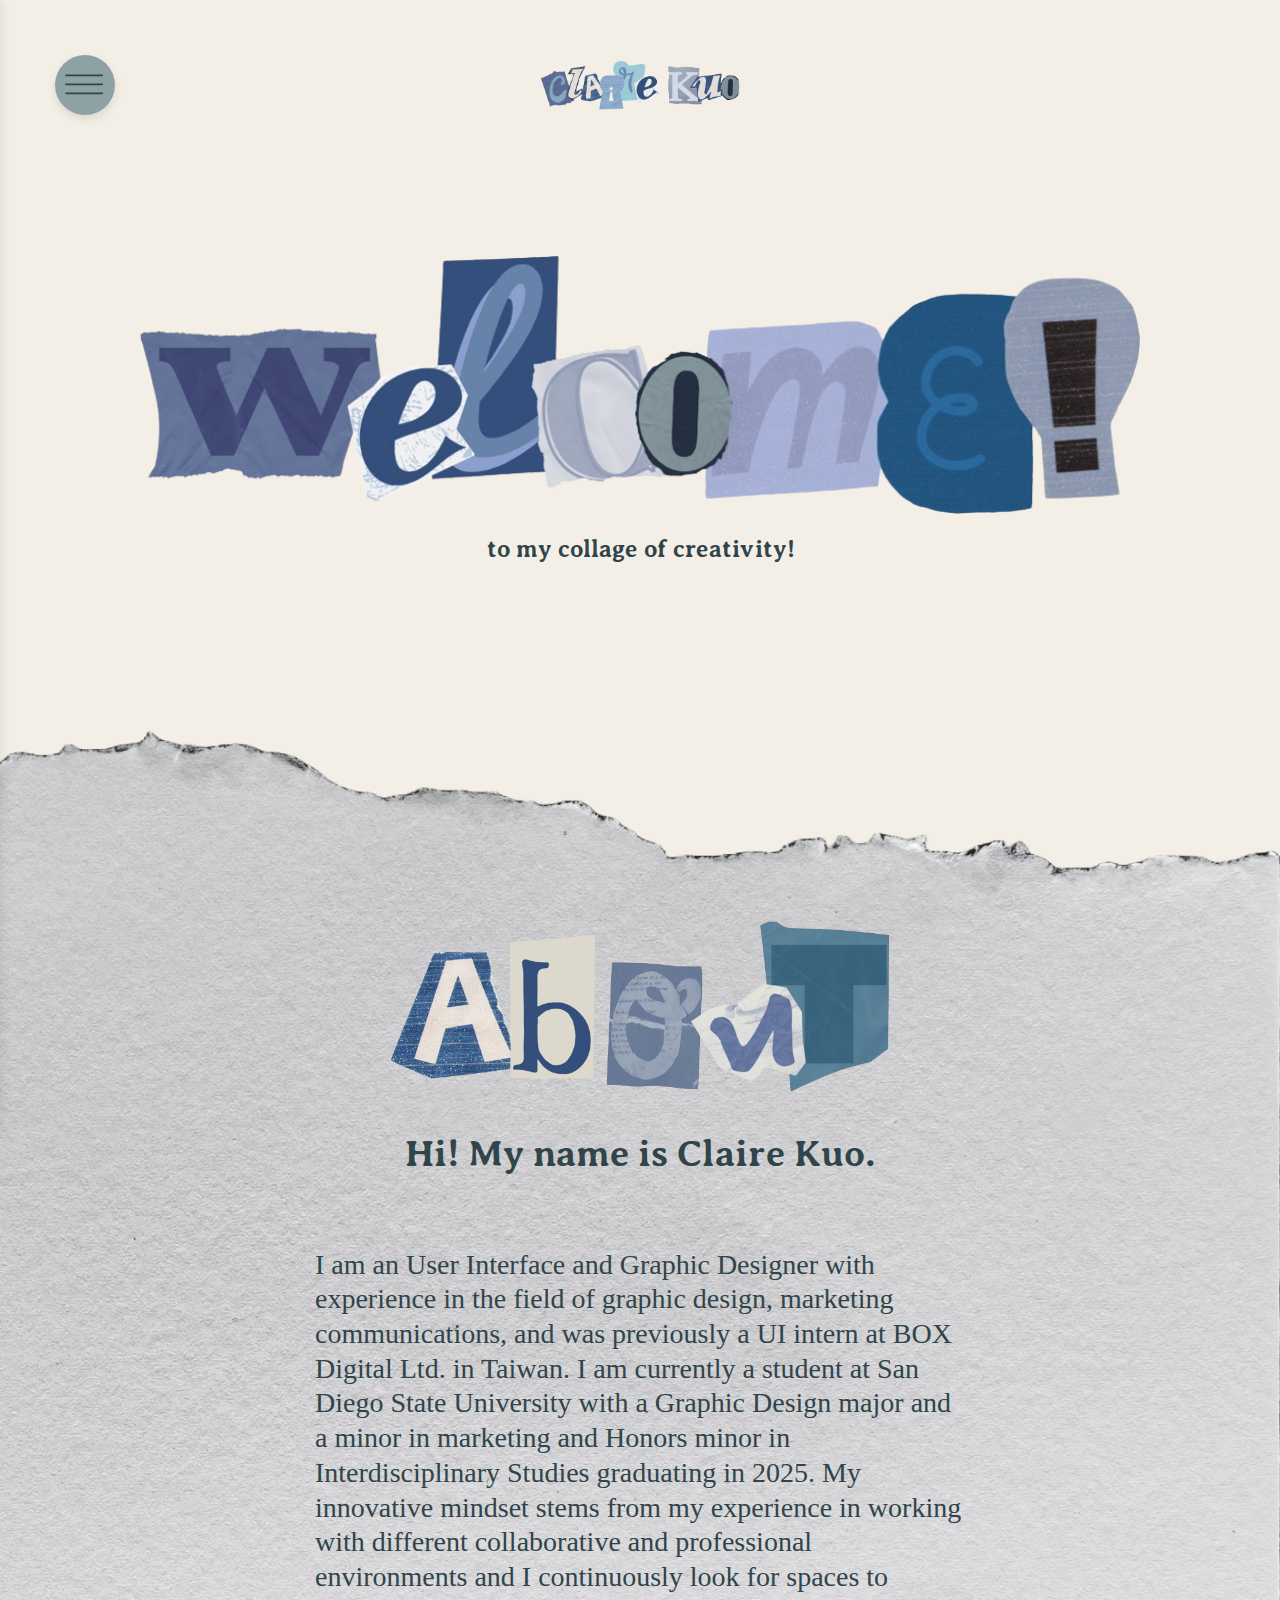
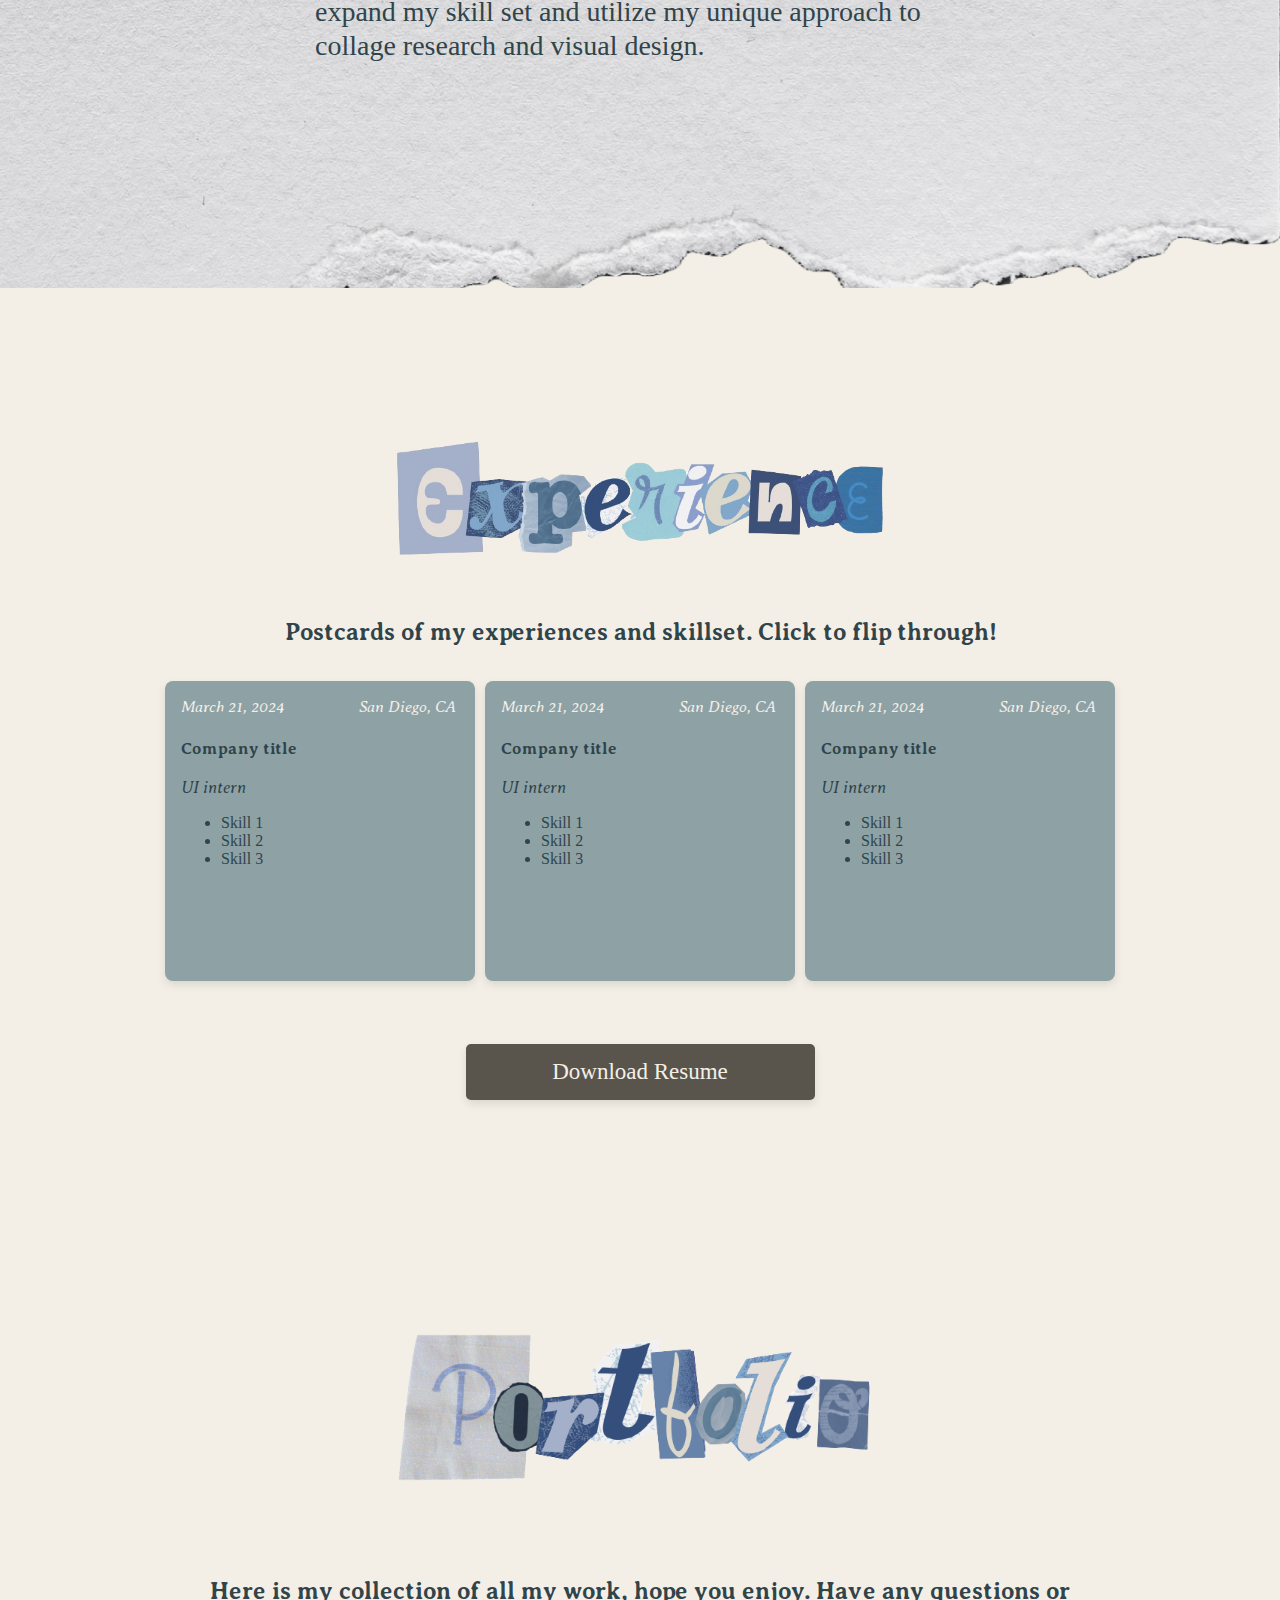
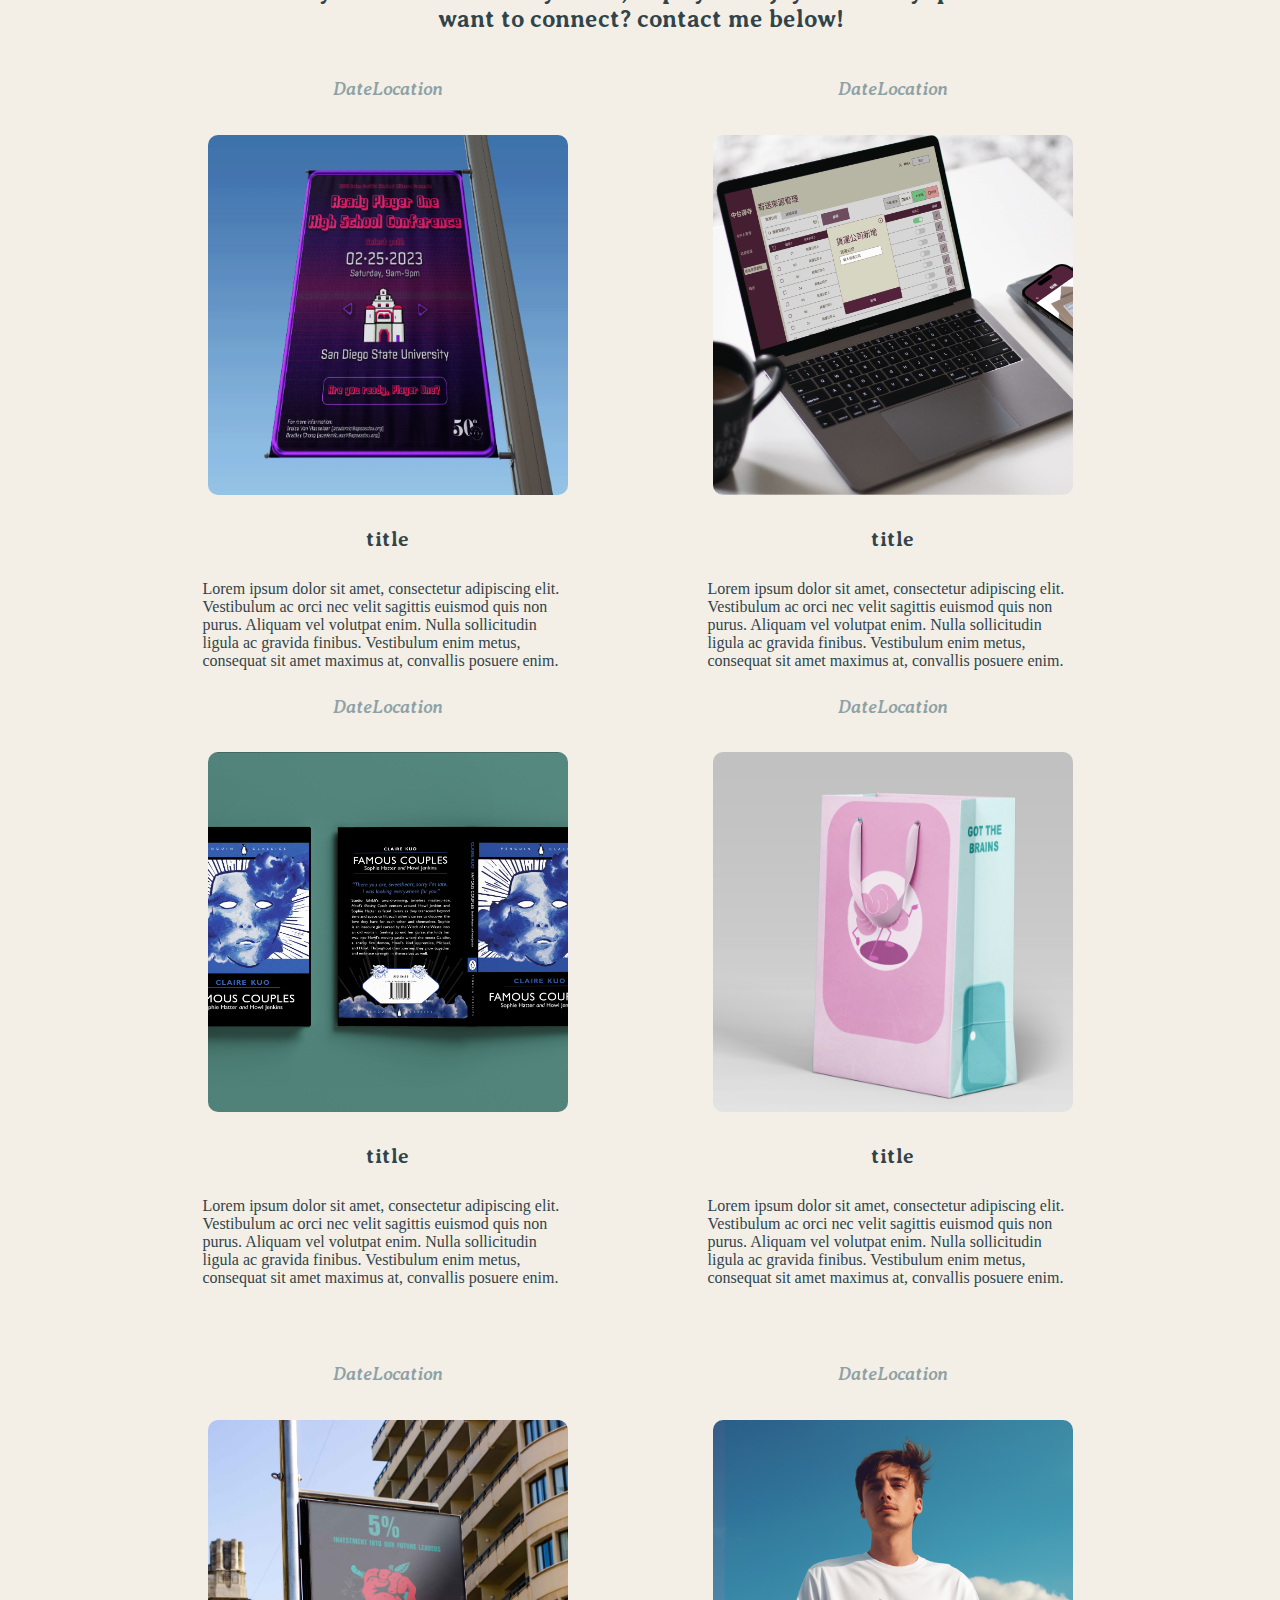
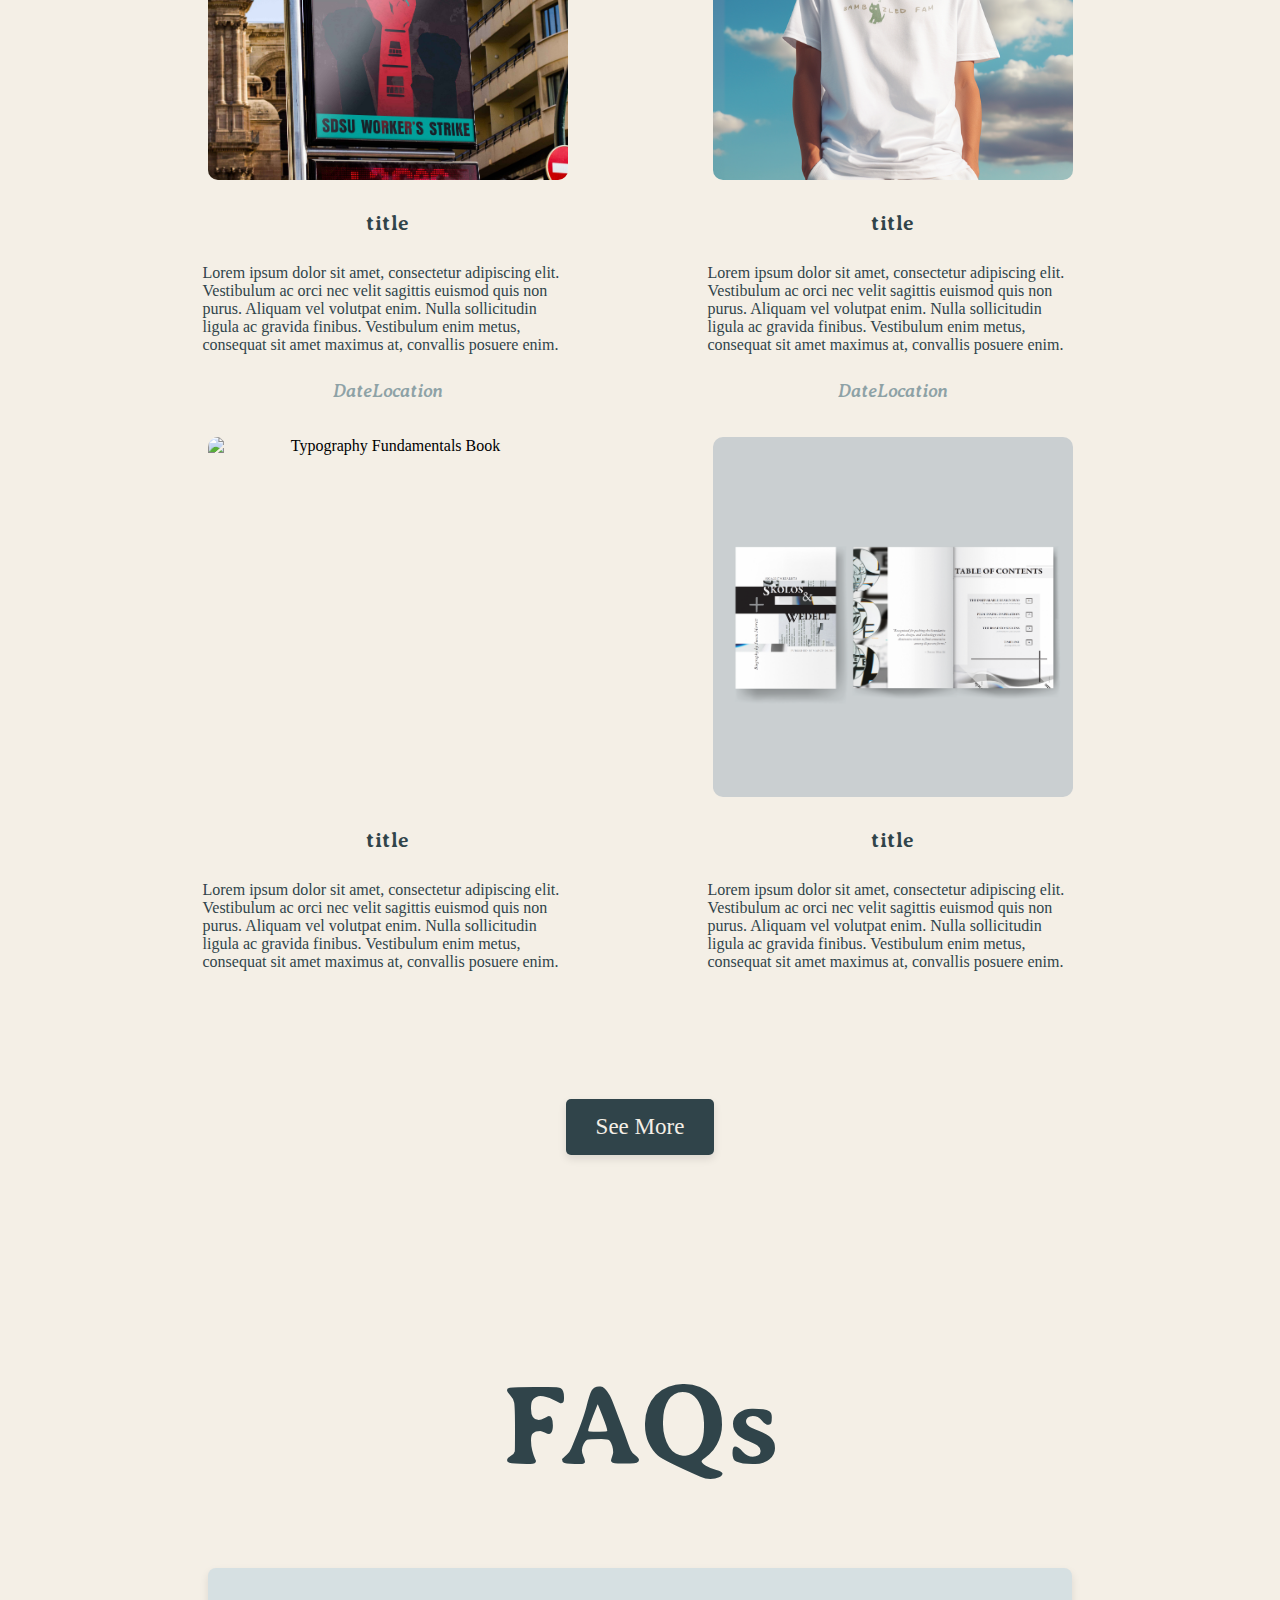
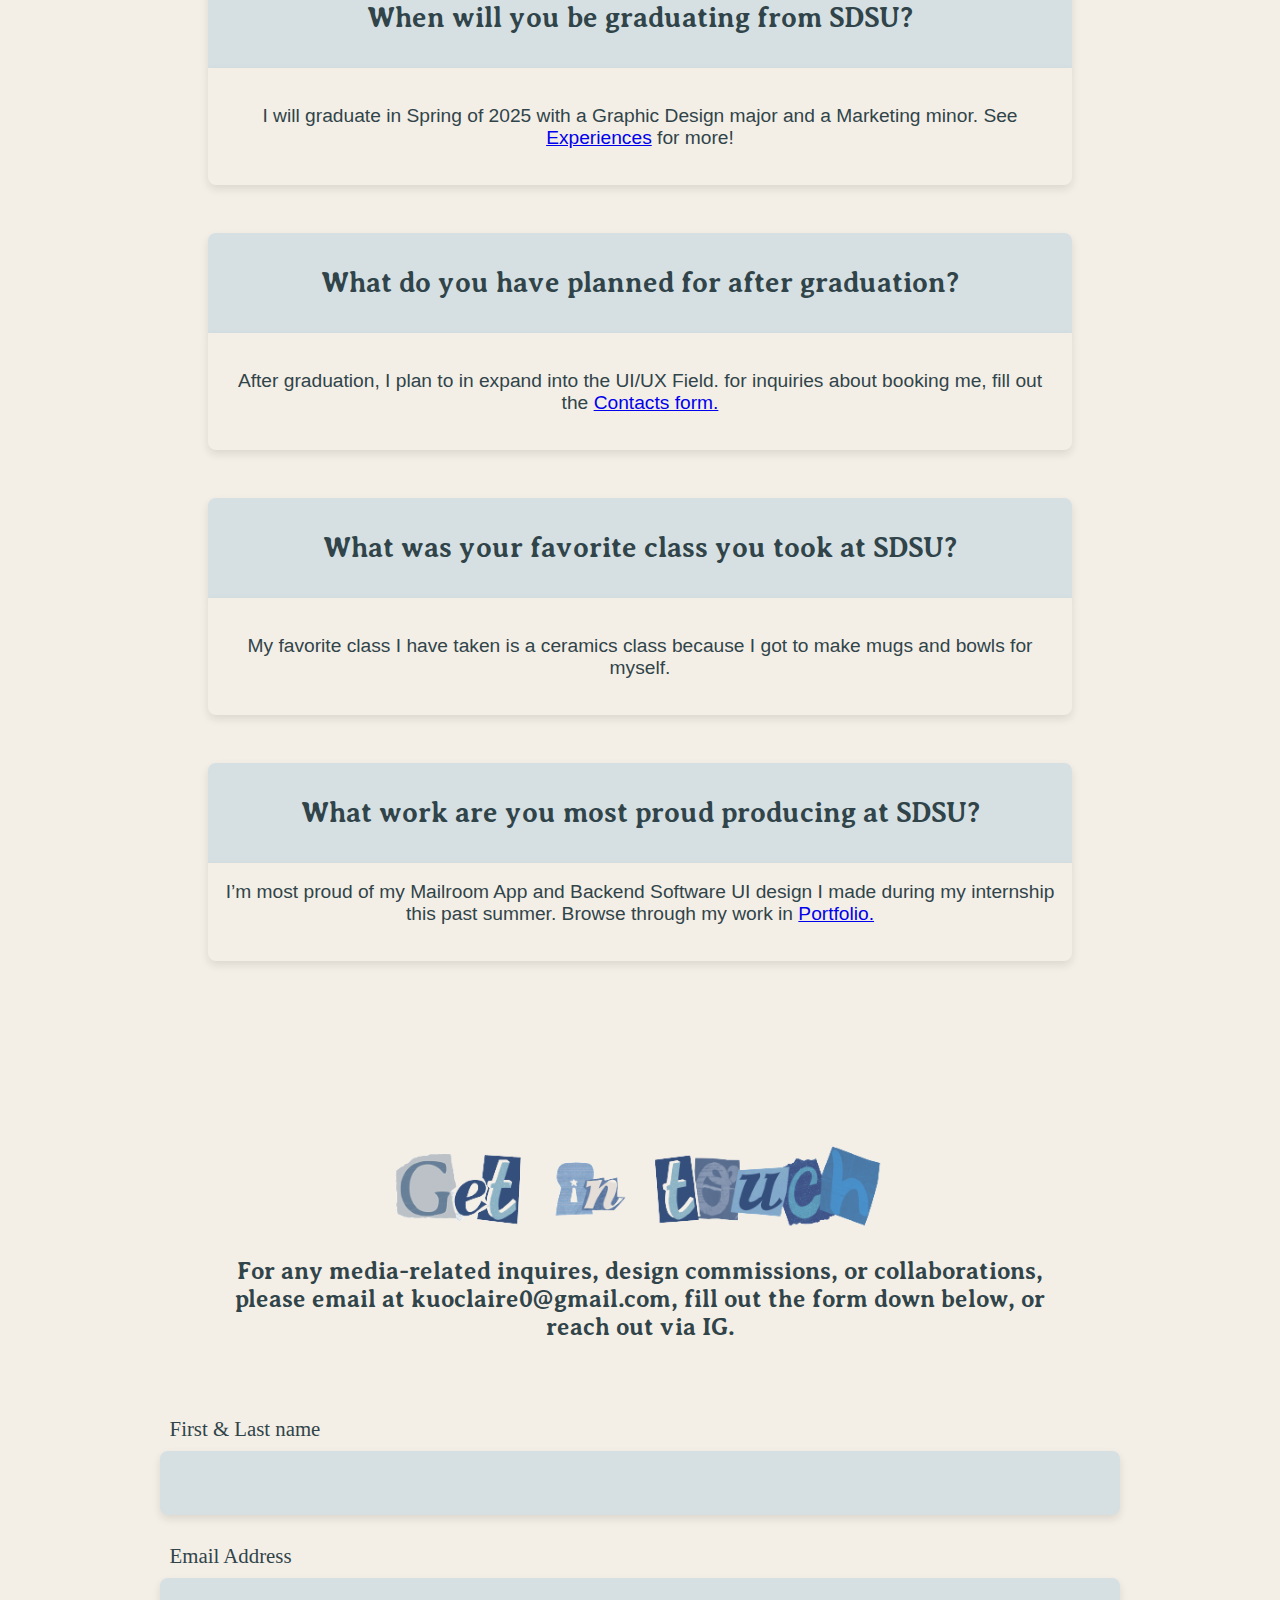
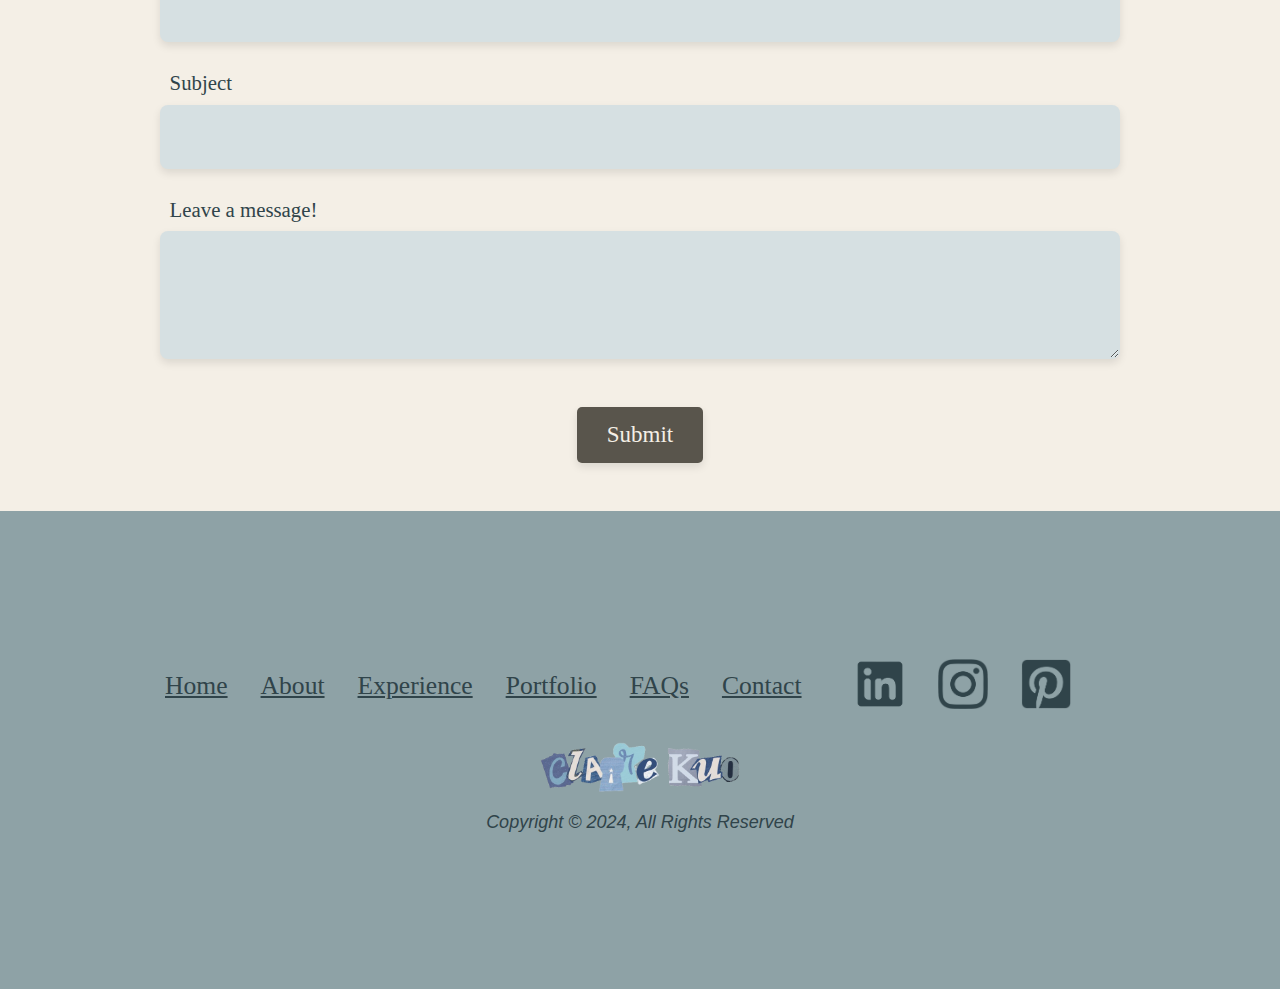
==== commit 3d6ac3e7: "html/css" ====
--- a/index-2.html
+++ b/index-2.html
@@ -4,50 +4,22 @@
   <meta charset="UTF-8">
   <title>Claire Kuo - Welcome to My Webpage!</title>
   <link rel="stylesheet" href="style.css">
-  <link rel="responsive" href="responsive.css">
+  <link rel="stylesheet" href="responsive.css">
   <link rel="preconnect" href="https://fonts.googleapis.com">
   <link rel="preconnect" href="https://fonts.gstatic.com" crossorigin>
   <link href="https://fonts.googleapis.com/css2?family=Averia+Serif+Libre:ital,wght@0,300;0,400;0,700;1,300;1,400;1,700&display=swap" rel="stylesheet">
 </head>
 <body>
-  <div class="menu"></div>
   <div class="decor">
-    <div class="butterfly">
-      <img src="images/Portfolio_butterfly.png" alt="butterfly"width="150px>
-    </div>
-    <div class="cherry">
-      <img src="images/Portfolio_cherry.png" alt="cherry" width="150px">
-    </div>
-    <div class="flower">
-      <img src="images/Portfolio_flower.png" alt="flower" width="150px">
-    </div>
-    <div class="star">
-      <img src="images/Portfolio_star.png" alt="star" width="150px">
-    </div>
-    <div class="bow">
-      <img src="images/Portfolio_bow.png" alt="bow"width="150px">
-    </div>
-  </div>
-</body>
+  </div>
 <!-- Main Navigation --> 
 <!--<div id="background-image" style="height: 200px; background-image: url('images/Ripped Paper_1.png'); z-index: 1">-->
 <!--</div>-->
 <header class="header">
   <div><img alt="logo" class="logo" src="images/Logo.png" ></div>
-  <div class="main-nav">
-      <nav>
-          <ul class="nav-links">
-              <li><a class="main-nav-links" href="#header">Home</a></li>
-              <li><a class="main-nav-links" href="#about">About</a></li>
-              <li><a class="main-nav-links" href="#experience">Experience</a></li>
-              <li><a class="main-nav-links" href="#portfolio">Portfolio</a></li>
-              <li><a class="main-nav-links" href="#faqs">FAQs</a></li>
-              <li><a class="main-nav-links" href="#contact">Contact</a></li>
-          </ul>
-      </nav>
-  </div>
 </header>
-<!-- <div class="mobile-menu-popout">
+<div onclick="myMenu()" class="menu" id="menuButton"></div>
+<div id= "mymenu" class="mobile-menu-popout">
   <ul class="mobile-nav-links">
     <li><a class="main-nav-links" href="#header">Home</a></li>
     <li><a class="main-nav-links" href="#about">About</a></li>
@@ -56,12 +28,12 @@
     <li><a class="main-nav-links" href="#faqs">FAQs</a></li>
     <li><a class="main-nav-links" href="#contact">Contact</a></li>
   </ul>
-</div> -->
+</div>
 
 <!-- Main Header --> 
   <section id="header" class="header">
     <div><img src="images/Portfolio_Welcome.png" class="welcome" alt="Welcome"/></div>
-    <div class="subheading"><h3>to my collage of creativity!</h3></div>
+    <div class="subheading"><h2>to my collage of creativity!</h2></div>
   </section>
   
 <!-- About Section --> 
@@ -87,7 +59,7 @@
 <section id="experience">
   <div class="container">
     <div><img src="images/Portfolio_Experience.png" class="image" alt="Experience"/></div>
-    <div class="subheading"><h3>Postcards of my experiences and skillset. Click to flip through!</h3></div>
+    <div class="subheading"><h2>Postcards of my experiences and skillset. Click to flip through!</h2></div>
     <div class="experience-card-column">
     <div class="experience-card">
       <div class="experience-card-content">
@@ -146,7 +118,8 @@
         </div>
       </div>
     </div>
-  </div>
+  </div>  <div class="centered-button-div"><input class="button-secondary" type="Download" value="Download Resume"></div>
+
 </section>
 
 <!-- Gallery Section -->  
@@ -257,7 +230,7 @@
 <section id="contact" style="display: flex; justify-content:center;">
   <div class="contact-container" style="width: 960px;">
     <div><img src="images/Portfolio_Contact.png" class="image" alt="contact"/></div>
-    <div class="subheading"><p>For any media-related inquires, design commissions, or collaborations, please email at kuoclaire0@gmail.com, fill out the form down below, or reach out via IG.</p></div>
+    <div class="subheading"><h2>For any media-related inquires, design commissions, or collaborations, please email at kuoclaire0@gmail.com, fill out the form down below, or reach out via IG.</h2></div>
     <form>
     <div class="contact-form"></div>
       <div class="contact-section">
@@ -298,16 +271,21 @@
         </ul>
       </nav>
       <div class="social-media-links">
-        <div><img width="28px" height="28px" src="images/Linkedin_LM.png" class="social_media" alt="Linkedin"/></div>
-        <div><img width="28px" height="28px" src="images/Instagram_LM.png" class="social_media" alt="Instagram"/></div>
-        <div><img width="28px" height="28px" src="images/Pinterest_LM.png" class="social_media" alt="Pinterest"/></div>
+        <div><img  src="images/Linkedin_LM.png" class="social_media" alt="Linkedin"/></div>
+        <div><img src="images/Instagram_LM.png" class="social_media" alt="Instagram"/></div>
+        <div><img  src="images/Pinterest_LM.png" class="social_media" alt="Pinterest"/></div>
       </div>
     </div>
   <img class="footer-logo" src="images/Logo.png" alt="logo"> 
   <div class="copyright"><p>Copyright © 2024, All Rights Reserved</p> </div>
   </div>
 </footer>
-
+<script>
+  function myMenu() {
+    document.getElementById("mymenu").classList.toggle("open");
+    document.getElementById('menuButton').classList.toggle('close');
+  }
+</script>
 <script src="script.js"></script>
 </body>
 </html--- a/style.css
+++ b/style.css
@@ -22,6 +22,11 @@
     vertical-align:middle;
     z-index: 2;
 }
+.stickers {
+    background-image: url("images/background_stickers.png");
+    z-index: 2;
+    background-size: 100%;
+}
 .button-primary {
     background-color:var(--color-dark-blue);
     color: var(--color-creme);
@@ -40,14 +45,15 @@
     color: var(--color-creme);
     font-family: var(--font-family);
     font-size: 23px;
-    padding: 15px 50px;
+    padding: 15px 30px;
     margin: 5%;
     border: none;
     border-radius: 5px;
     overflow: hidden;
     box-shadow: 0 4px 8px rgba(0, 0, 0, 0.1);
-}
-/* .menu{
+    text-align: center;
+}
+.menu{
   width: 60px;
   height: 60px;
   background-color: var(--color-dark-blue);
@@ -65,7 +71,7 @@
 .mobile-menu-popout{
     position:fixed;
     top:0;
-    left:0;
+    left:-250px;
     padding: 80px 50px;
     padding-top: 150px;
     background-color: var(--color-dark-blue);
@@ -73,7 +79,7 @@
     box-shadow: 0 0px 12px rgba(0, 0, 0, 0.1);
     height:100%;
     width:150px;
-    transiton: all 300ms;
+    transition: all 300ms;
 }
 .mobile-menu-popout ul{
     list-style: none;
@@ -85,28 +91,19 @@
     margin-bottom: 40px;
     font-size: 18px;
     color: var(--color-creme);
-} */
+}
+.open {
+    left: 0px;
+}
+.close {
+    background: url(images/CLOSE\ icon.svg);
+    background-size: 90px 90px;
+    background-repeat: no-repeat; 
+    background-position: 50% 50%;
+    border-radius: 50%;
+    z-index: 999;
+}
 /*images */
-.decor{
-    opacity: 60%;
-    position: absolute;
-    z-index: 0;
-    transform: scale(0.7);
-}
-.butterfly{
-    position: absolute;
-    left: 1520px;
-    top: 500px;
-    transform: rotate(15deg);
-
-}
-.flower{
-    width: 100px;
-    height: auto;
-    display: block;
-    margin-left: 200%;
-    top: px;
-}
 
 /*font */
 .h1{
@@ -120,7 +117,7 @@
     font-family: var( --display-font-family);
     font-style: normal;
     font-weight: 300;
-    font-size: 1.17em;
+    font-size: 80%;
     color: #30444A;
     text-align: center;
 }
@@ -160,9 +157,11 @@
     font-family: var( --display-font-family);
     font-weight: 400;
     font-style: normal;
-    font-size: 1.3em;
+    font-size: 100%;
     color: #30444A;
     text-align: center;
+    margin-left: 5%;
+    margin-right: 5%;
 }
 body {
     margin: 0;
@@ -172,6 +171,10 @@
     font: inherit;
     vertical-align: baseline;
     background-color:#F4EFE6;
+    vertical-align:middle;
+    z-index: 2;
+    background-image: url("images/background_stickers.png");
+    background-size: 100%;
 }
 /*header/logo */
 .logo {
@@ -182,9 +185,11 @@
     display: block;
     left: 50%;
     margin-left:-100px;
-    
-}
-
+}
+#header{
+margin-top: 20%;
+margin-bottom: 10%;
+}
 .nav-links {
     list-style: none;
     display: flex;
@@ -227,7 +232,6 @@
     text-align: center;
 }
 section#header {
-    padding: 50px 50px;
     background-color: var(--main-background-color)
 }
 
@@ -235,8 +239,8 @@
 
 .container {
     width: 100%;
+    height: auto;
     max-width: 700px;
-    text-align: center;
     justify-content: center;
     margin: 0 auto;
 }
@@ -245,8 +249,9 @@
     font-family: var( --display-font-family);
     font-weight: 400;
     font-style: normal;
-    font-size: 1.7em;
-    color: #30444A;
+    font-size: 200%;
+    color: #30444A;
+    margin: 5px;
 }
 .aboutme-paragraph {
     color: var(--color-dark-blue);
@@ -258,23 +263,21 @@
     text-align: left;
     width: 650px;
     height: 456px;
-    font-size: 23px;
+    font-size: 28px;
     line-height: 124%;
     flex: none;
     order: 1;
     flex-grow: 0;
 }
+
 .aboutme {
     display: flex;
     flex-direction: column;
     justify-content: center;
-    margin: auto;
     width: 650px;
     height: 456px;
     flex:auto;
-    order: 1;
-    flex-grow: 0;
-    padding-top: 10px;
+    padding: 5%;
 }
 section#about {
     background-image: url('images/Ripped Paper_1.png');
@@ -283,13 +286,18 @@
     display: block;
     object-position: center;
     object-fit: contain;
-    background-size: 100% 100%;
-    height: 90vh;
-    width: 100vh;
+    background-size: cover;
     z-index: 4;
+    margin-top: 10%;
+    height: fit-content;
+    margin-bottom: 10%;
 }
 /*skills */
-
+section#experience{
+    margin-top: 10%;
+    margin-bottom: 10%;
+    height: fit-content;
+    }
 .container {
     width: 100%;
     max-width: 960px;
@@ -335,6 +343,7 @@
     flex-wrap: wrap;
     justify-content: left;
     width: 300px;
+
 }
 .experience-card {
     background-color:var(--color-medium-blue);
@@ -344,7 +353,7 @@
     margin: 5px;
     display: flex;
     height:auto;
-    max-height: 300px;
+    min-height: 300px;
     width: 600px;
     align-items: flex-start
 }
@@ -356,11 +365,8 @@
     color: var(--color-creme);
     display: flex;
     flex-direction: row;
-    justify-content: space-between;
-    align-items: center;
+    gap:25%;
     align-self: stretch;
-    margin-left: 10%;
-    margin-right: 10%;
  
 }
 
@@ -368,7 +374,7 @@
     display: flex;
     flex-direction: column;
     align-items: flex-start;
-    height: 100%;
+    height: auto;
     text-align: left;
     padding: 16px;
     flex: none;
@@ -387,7 +393,6 @@
     padding-top: 10px;
     padding-bottom: 10px;
     display: flex;
-    flex-direction: row;
     align-items: flex-start;
 
 }
@@ -415,11 +420,14 @@
     justify-content: center;
     padding-bottom: 7px;
 }
+.portfolio-date-location h4 {
+    justify-content: space-between;
+}
 .portfolio-title {
     font-family: "Averia Serif Libre", serif;
     font-weight: 300;
     font-style: bold;
-    font-size: 1.20em;
+    font-size: 130%;
     color: #30444A;
     display: flex;
     flex-wrap: wrap;
@@ -429,13 +437,13 @@
 .portfolio-description {
     font-family: Georgia, 'Times New Roman', Times, serif;
     font-style: normal;
-    font-size: 1em;
+    font-size: 100%;
     color: #30444A;
     display: flex;
     flex-wrap: wrap;
     flex-direction: row;
-    justify-content: left;
-    width: 400px;
+    text-align: left;
+    width: 370px;
 }
 .mockup {
     display: block;
@@ -443,6 +451,7 @@
     margin-right: auto;
     width: 360px;
     height: 360px;
+    aspect-ratio: 1/1;
     object-fit: cover;
     border-radius: 10px;
 }
@@ -451,10 +460,9 @@
     flex-direction: column;
     align-content: space-between;
     align-items: center;
-    gap: 19px;
-    /* width: 534px;
-    height: 791px;
-    padding: 24px 26px; */
+    gap: 3px;
+    margin-left: 30px;
+    margin-right: 30px;
 }
 
 .portfolio-gallery{
@@ -471,11 +479,12 @@
     background-color: var(--color-light-blue);
     border-radius: 8px 8px 0 0;
     border-color: transparent;
-    padding: 5px;
+    padding: 5px 6px 5px 6px;
+
     box-shadow: 0 4px 8px rgba(0, 0, 0, 0.1);
     margin-left: auto;
     margin-right: auto;
-    font-size: 20px;
+    font-size: 150%;
     font-family: var(--display-font-family);
     color: var(--color-dark-blue); 
 }
@@ -489,7 +498,7 @@
     padding-left: 10%;
     padding-right: 10%;
     padding: 2%;
-    font-size: 20px;
+    font-size: 120%;
     font-family: var(---font-family);
     color: var(--color-dark-blue);
 }
@@ -502,7 +511,8 @@
   justify-content: center;
 }
 .contact-form{
-margin: 5%;
+margin-top: 5%;
+margin-bottom: 5%;
 }
 .contact-section {
     display: flex;
@@ -511,10 +521,11 @@
     margin-left: auto;
     margin-right: auto;
     padding-top: 2%;
-    width: 960px;
+    max-width: 960px;
+    width: 100%;
 }
 label{
-    font-size: 20px;
+    font-size: 130%;
     color: var(--color-dark-blue);
     padding: 1%;
     text-align: left; 
@@ -525,6 +536,7 @@
     border-color: transparent;
     padding: 2%;
     box-shadow: 0 4px 8px rgba(0, 0, 0, 0.1);
+    font-size: 120%;
 }
 textarea{
     background-color: var(--color-light-blue);
@@ -558,8 +570,9 @@
     display: block;
     margin-left: auto;
     margin-right: auto;
-    width: 5%; height:auto;
-    min-width: 50px; min-height: 50px;
+    width: 7%; height:auto;
+    max-width: 40px;
+    min-width: 40px;
     list-style: none;
     display: flex;
     flex-direction: row;
@@ -567,6 +580,10 @@
     align-items: center;
     padding: 5px;
     gap: 33px;
+}
+.social_media {
+    max-width:50px;
+    max-height:auto;
 }
 footer {
     background-color: #8EA2A6;
@@ -585,7 +602,7 @@
 a.footerlink {
     font-family: Georgia, 'Times New Roman', Times, serif;
     font-style: normal;
-    font-size: 1.2em;
+    font-size: 160%;
     color: #30444A;
 }
 .copyright{
--- a/responsive.css
+++ b/responsive.css
@@ -1,25 +1,207 @@
 /* TABLET VIEW */
 @media only screen and (max-width:768px) {
-.body{
-    font-size: 80%;
-}
-.container{
-    align-content: center;
-    height: 60vh;
-}
+    /* images/button  */
+    .decor {
+        display:none;
+    }
+    .button-primary {
+        padding: 25px 40px 25px 40px;
+        font-size: 28px;
+    }
+    .button-secondary {
+        padding: 25px 40px 25px 40px;
+        font-size: 28px;
+    }
+    .image {
+        max-width: 600px;
+    }
+    .body{
+        font-size: 80%;
+    }
+    .container{
+        align-content: center;
+    }   
+    #header{
+        margin-top: 40%;
+        margin-bottom: 10%;
+        }
+    section#about {
+        background-size: 768px 1100px;
+        }
+    .aboutme-header {
+        font-size: 200%;
+        margin: 0;
+    }
+    .aboutme-paragraph {
+     margin-left: 10px;
+     margin-right: 20px;
+    }
+
+    /*Experience*/
+    .experience-card-column {
+        flex-direction: column;
+        align-items: center;
+    }
+    .experience-card{
+        max-width: 380px;
+    }
+    /*Portfolio*/
+    .mockup {
+        width: 350px;
+        height: auto;
+    }
+    .portfolio-description {
+        width: 350px;
+    }
+    .portfolio-row{
+        flex-direction: column;
+    }
+    .portfolio-gallery {
+        grid-template-columns: repeat(1, 1fr);
+        gap /* Set one card per row /
+        gap: 30px; / Adjust gap as needed */
+    }
+    /*contact*/
+    .contact-section {
+        max-width: 380px;
+    }
+    label{
+        font-size: 18px;
+    }
+    /*footer*/
+    .footer-content{
+        display: flex;
+        flex-direction: column;
+    }
+    a.footerlink {
+        font-size: 20px;
+    }
+    .footer-logo{
+        width: 300px;
+        height: auto;
+    }
+    .copyright {
+        font-size: 14px;
+    }
+    .social_media {
+        max-width:50px;
+    }
+
 }
 
 /* MOBILE VIEW */
 @media only screen and (max-width: 390px) {
-    .body{
-        font-size: 60%;
-    }
-    .welcome {
-    max-width: 80%;
- }
-.menu {
- top: px;
- left: 21px;
+    .image {
+        width: 320px;
+    }
+    #header {
+        margin-top: 80%;
+        margin-bottom: 80%;
+    }
+    .subheading {
+        font-size: 16px;
+        width: 320px;
+    }
+
+ 
+    .continer {
+        align-items: center;
+    }
+
+    .menu {
+    top: px;
+    left: 21px;
+    }
+    .button-primary {
+        padding: 30px;
+        padding-left: 45px;
+        padding-right: 45px;
+        font-size: 24px;
+    }
+    .button-secondary {
+        padding: 30px;
+        padding-left: 40px;
+        padding-right: 40px;
+        font-size: 24px;
+    }
+    /*About*/
+    #about {
+        font-size: 20px;
+    }
+    /*experience*/
+    .experience-card {
+        width: 340px;
+    } 
+    /*Portfolio*/
+    .portfolio-title {
+        font-size: 20px;
+    }
+    .portfolio-description {
+        font-size: 20px;
+    }
+    .portfolio-date-location h4 {
+        font-size: 20px;
+    }
+    .mockup {
+        width: 200px;
+        height: 200px;
+        height: auto;
+    }
+    /*FAQs*/
+    .question{
+        font-size: 20px;
+    }
+    .answer {
+        padding: 5%;
+    }
+    /*Contact*/
+    label{
+        font-size: 20px;
+    }
+    input{
+        font-size: 18px;
+    }
+    .mockup {
+      width: 350px;
+       height: auto;
+     }
+    .portfolio-description {
+        width: 350px;
+     }
+     .portfolio-row{
+        flex-direction: column;
+     }
+    .contact-section {
+        max-width: 300px;
+     }
+    /*footer*/
+    .copyright {
+        font-size: 12px;
+    }
+    .social_media {
+        width:45px;
+    }
+    .social-media-links {
+        margin-left: 30%;
+    }
+    .footer-links {
+        display: flex;
+        flex-direction: column;
+        justify-content: right;
+        align-items: flex-start;
+    }
+    .footer-content{
+        display: flex;
+        flex-direction: column;
+        align-items: flex-start;
+        padding-left: 20%;
+    }
+    .aboutme, .aboutme-paragraph {
+        width: calc(100% - 10%);
+        margin: 0 auto;
+    }
+    .aboutme-paragraph {
+        font-size: 24px;
     }
 
 }
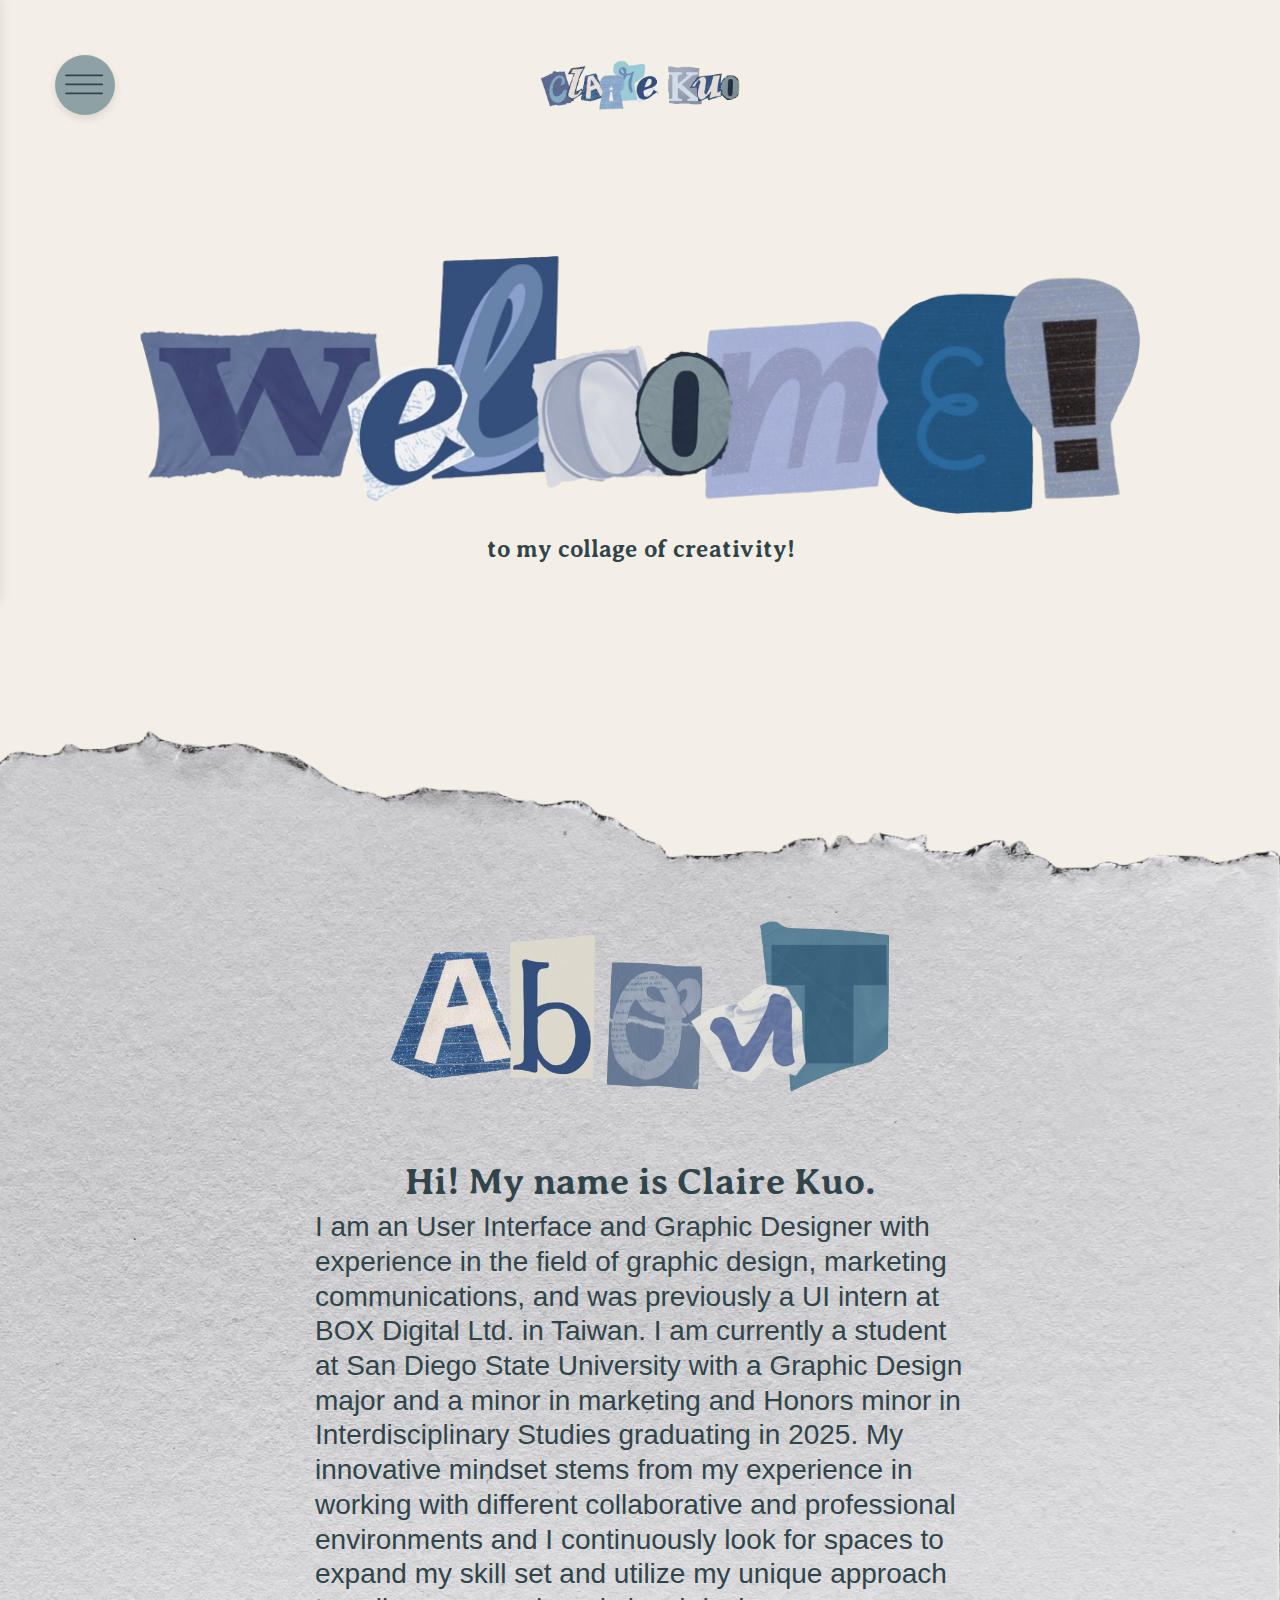
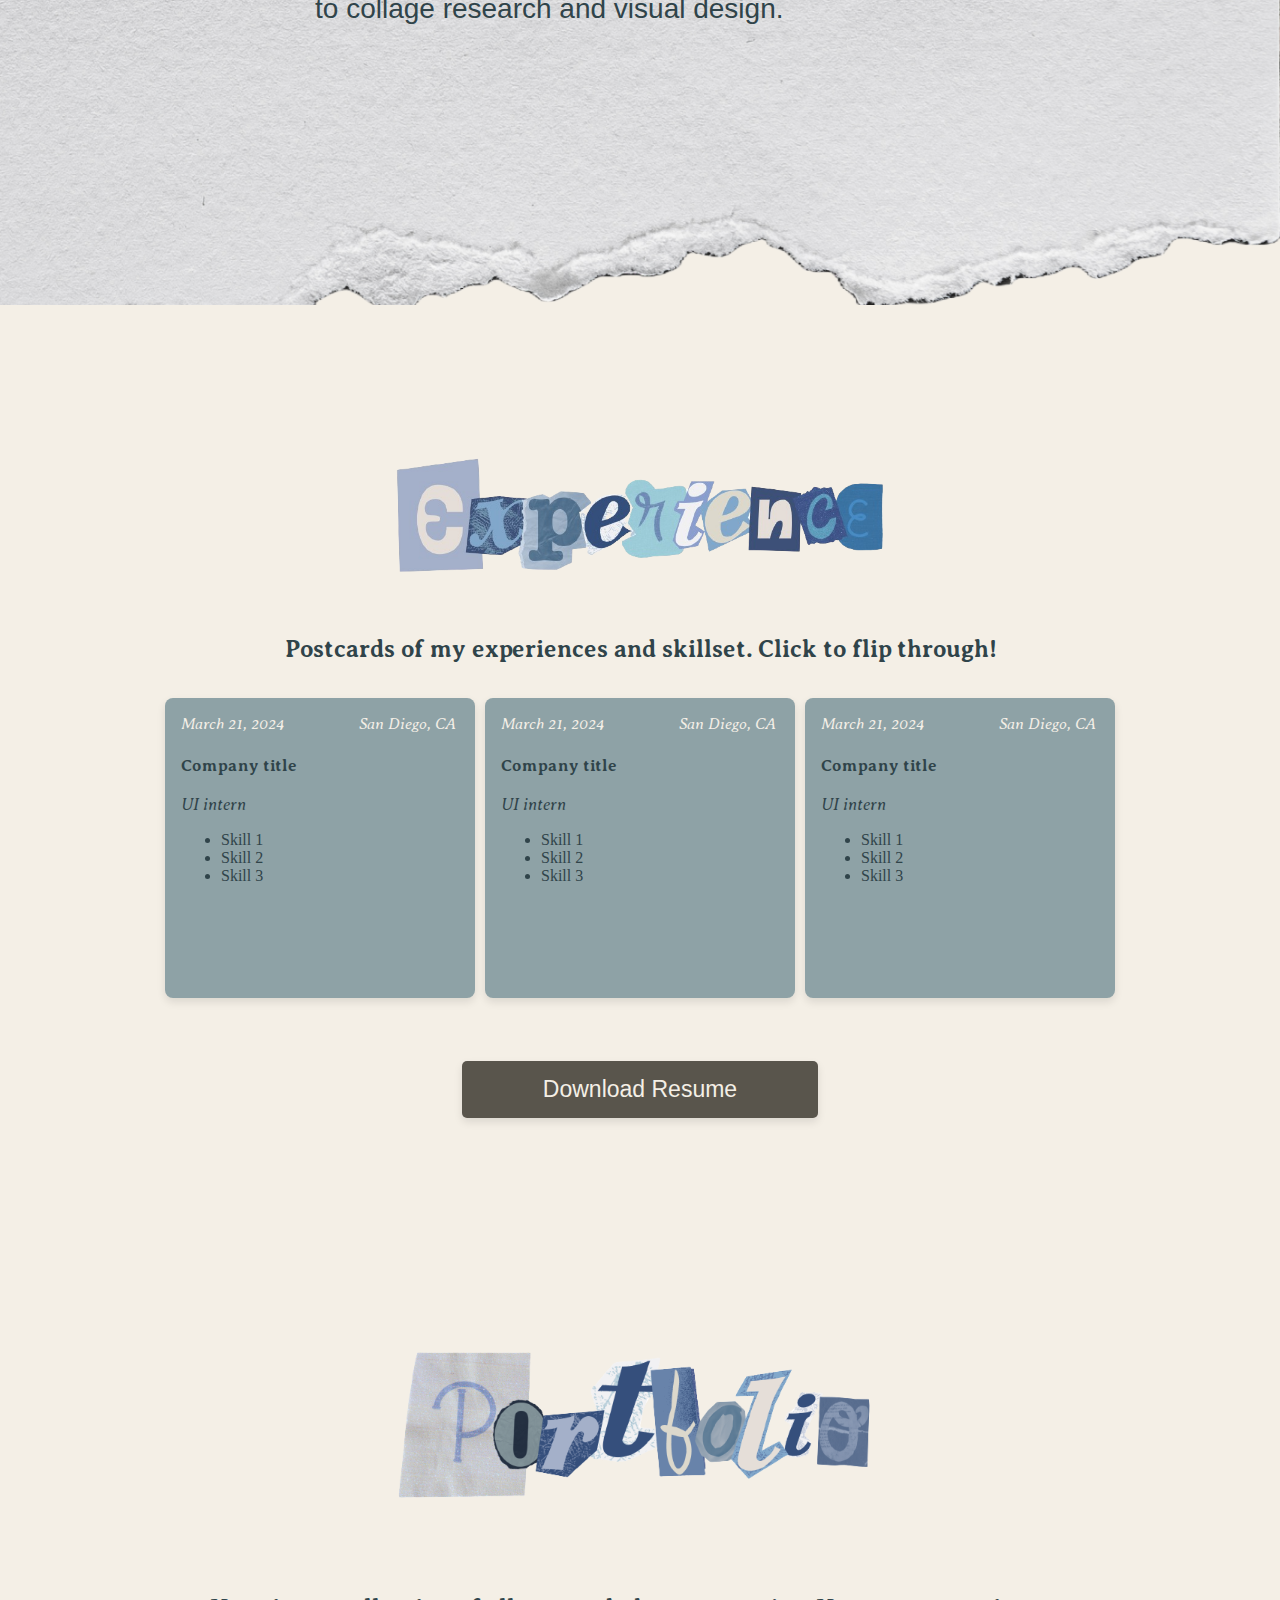
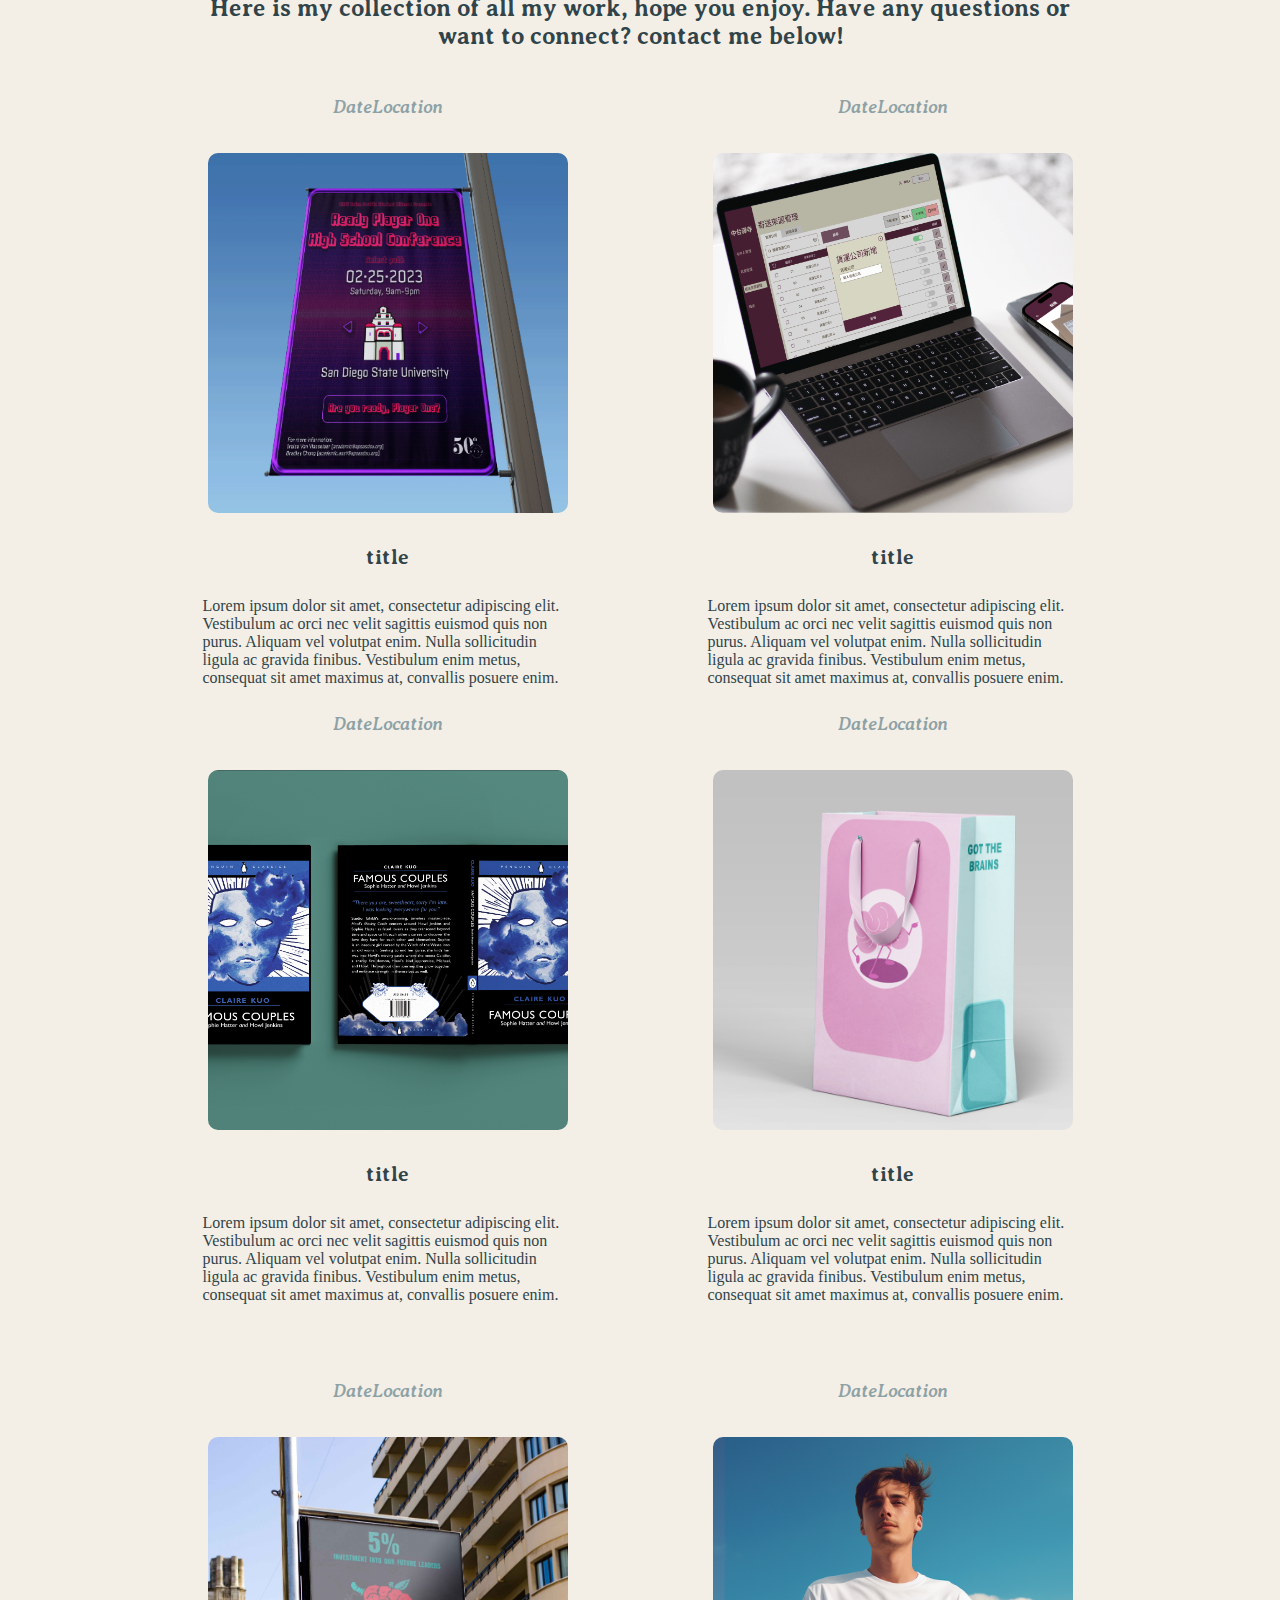
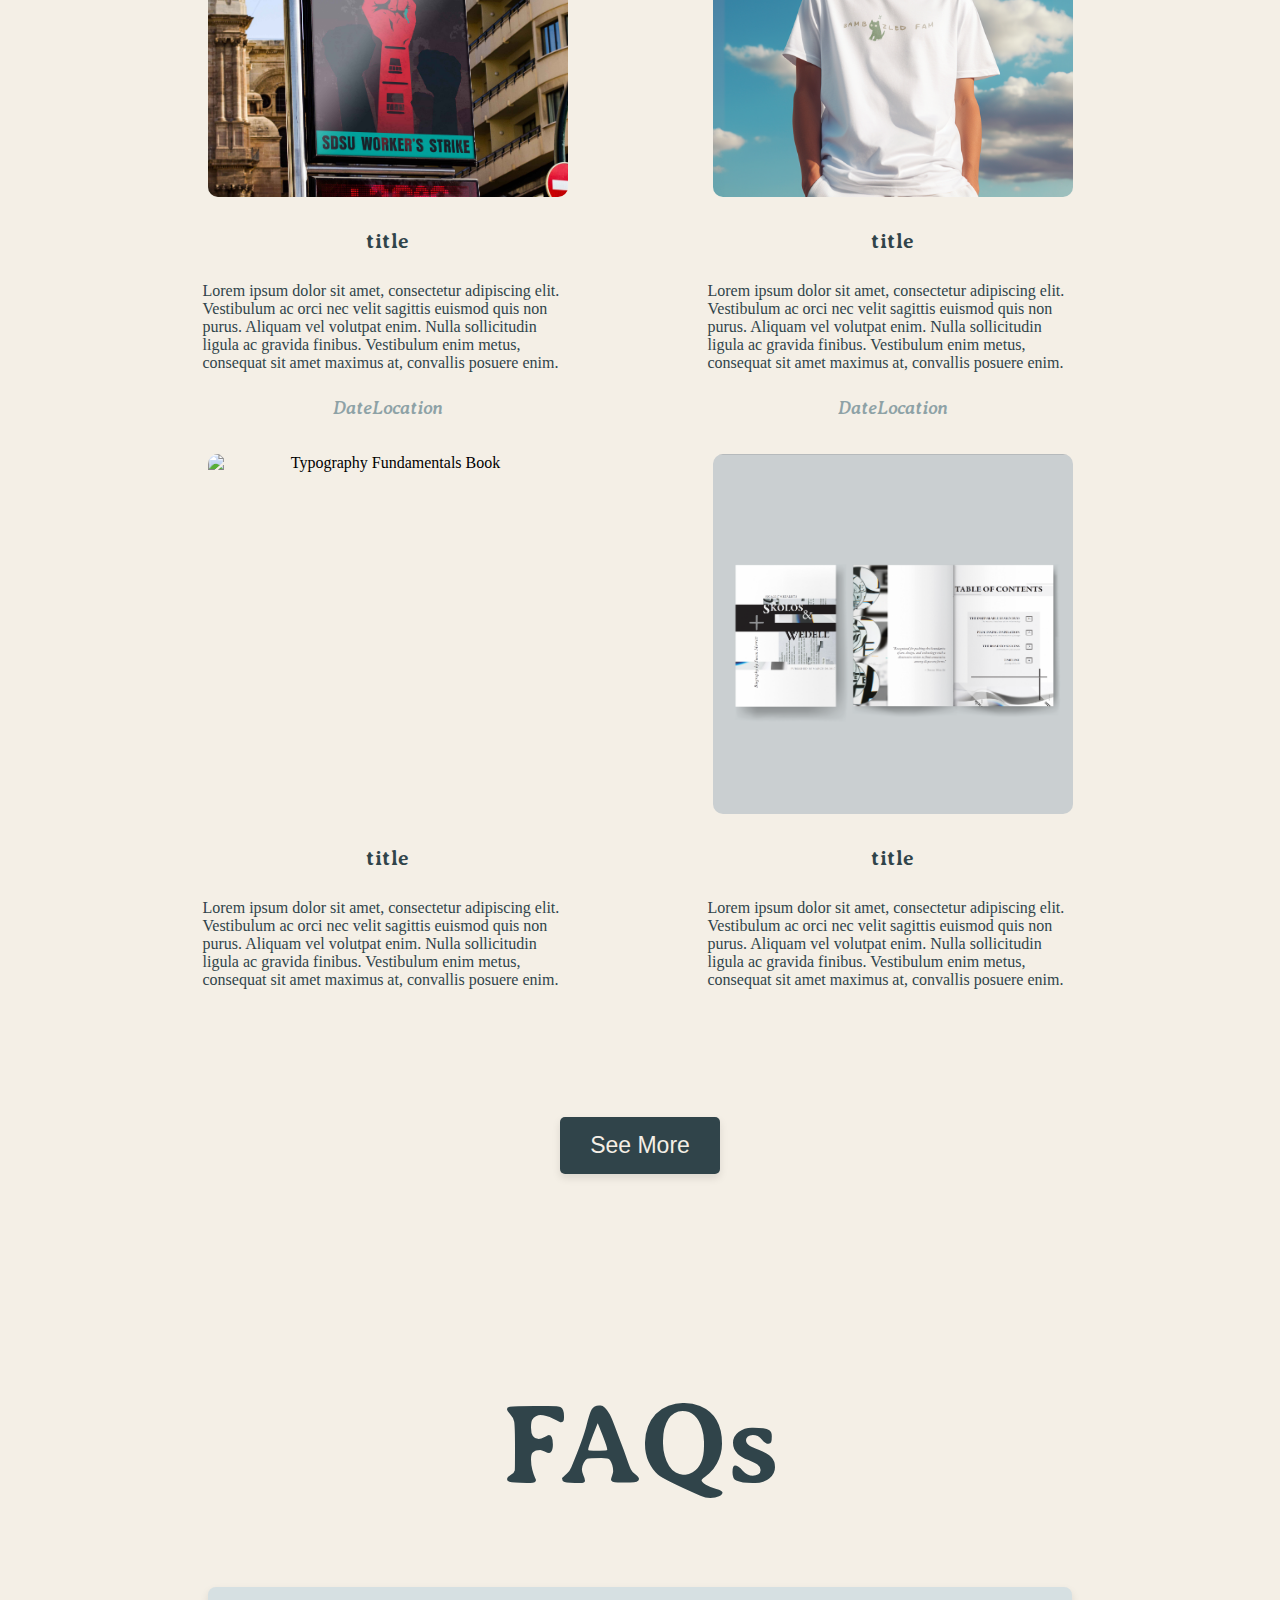
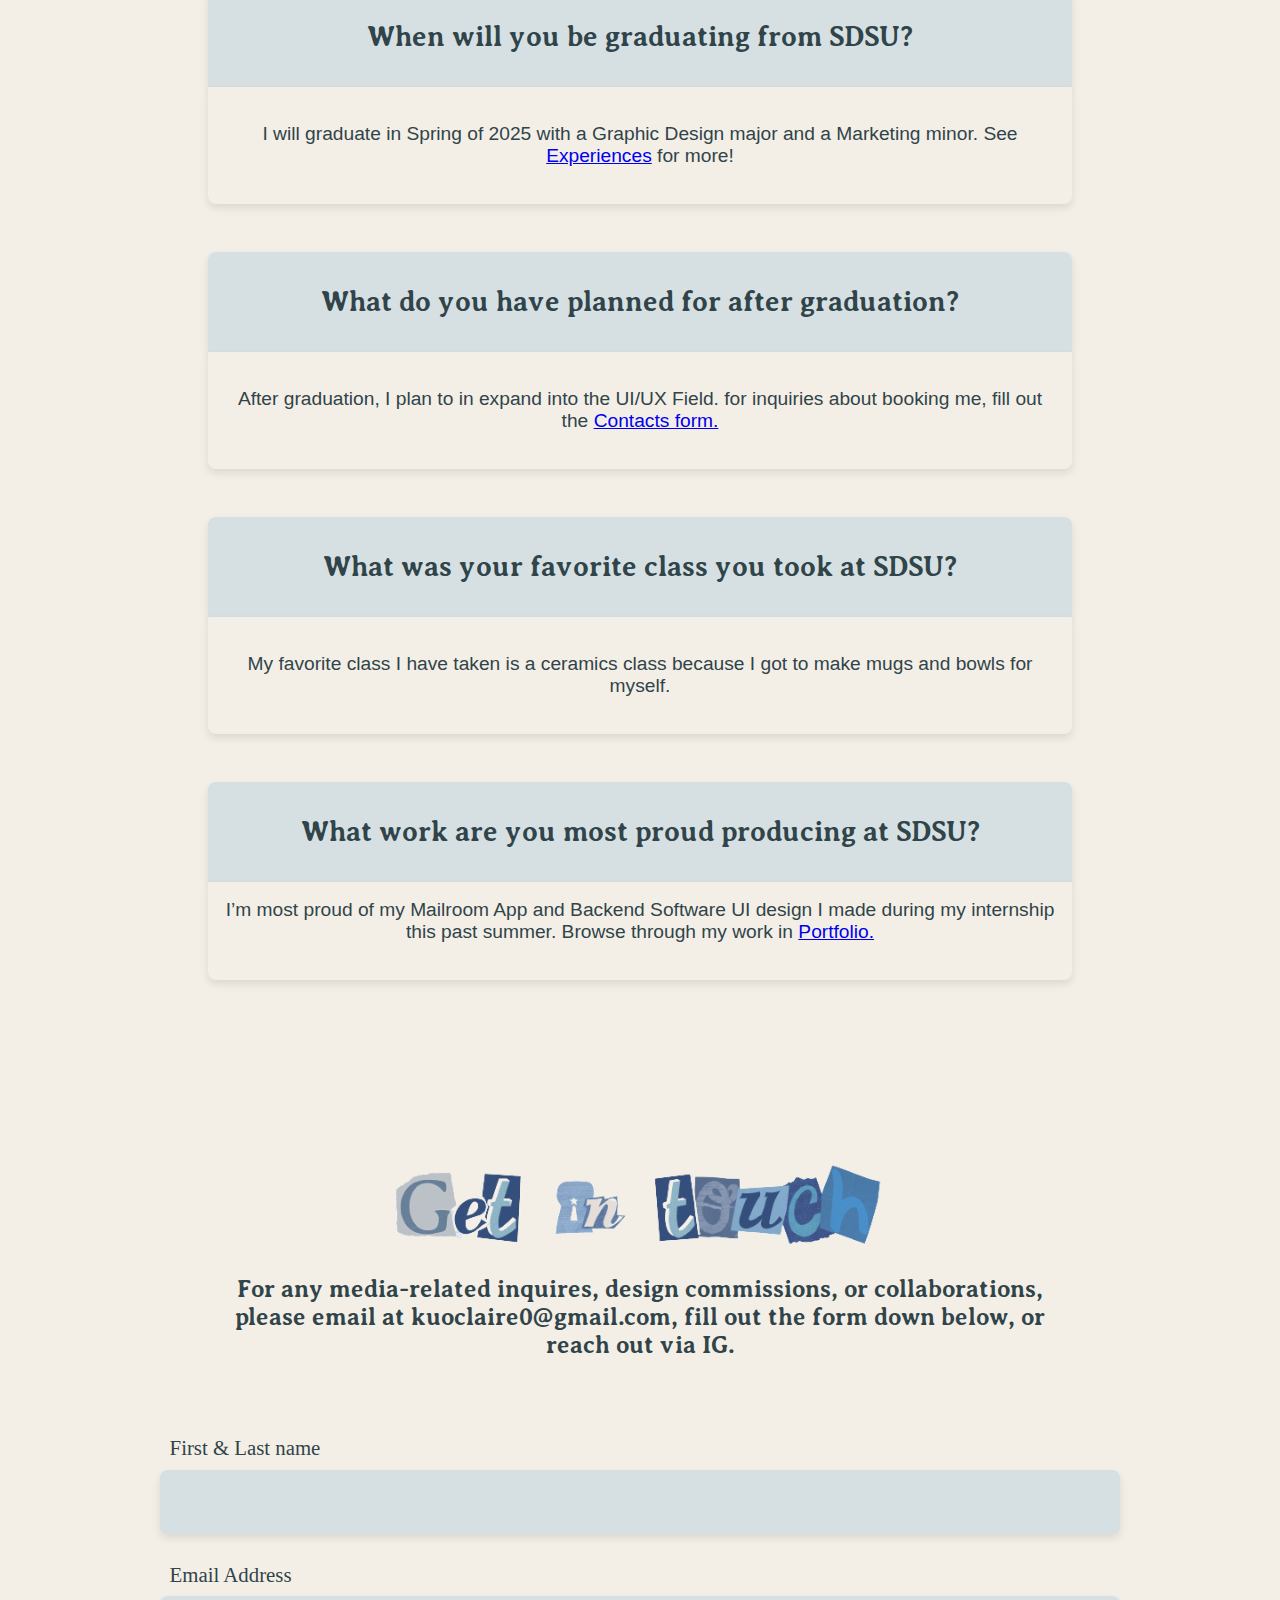
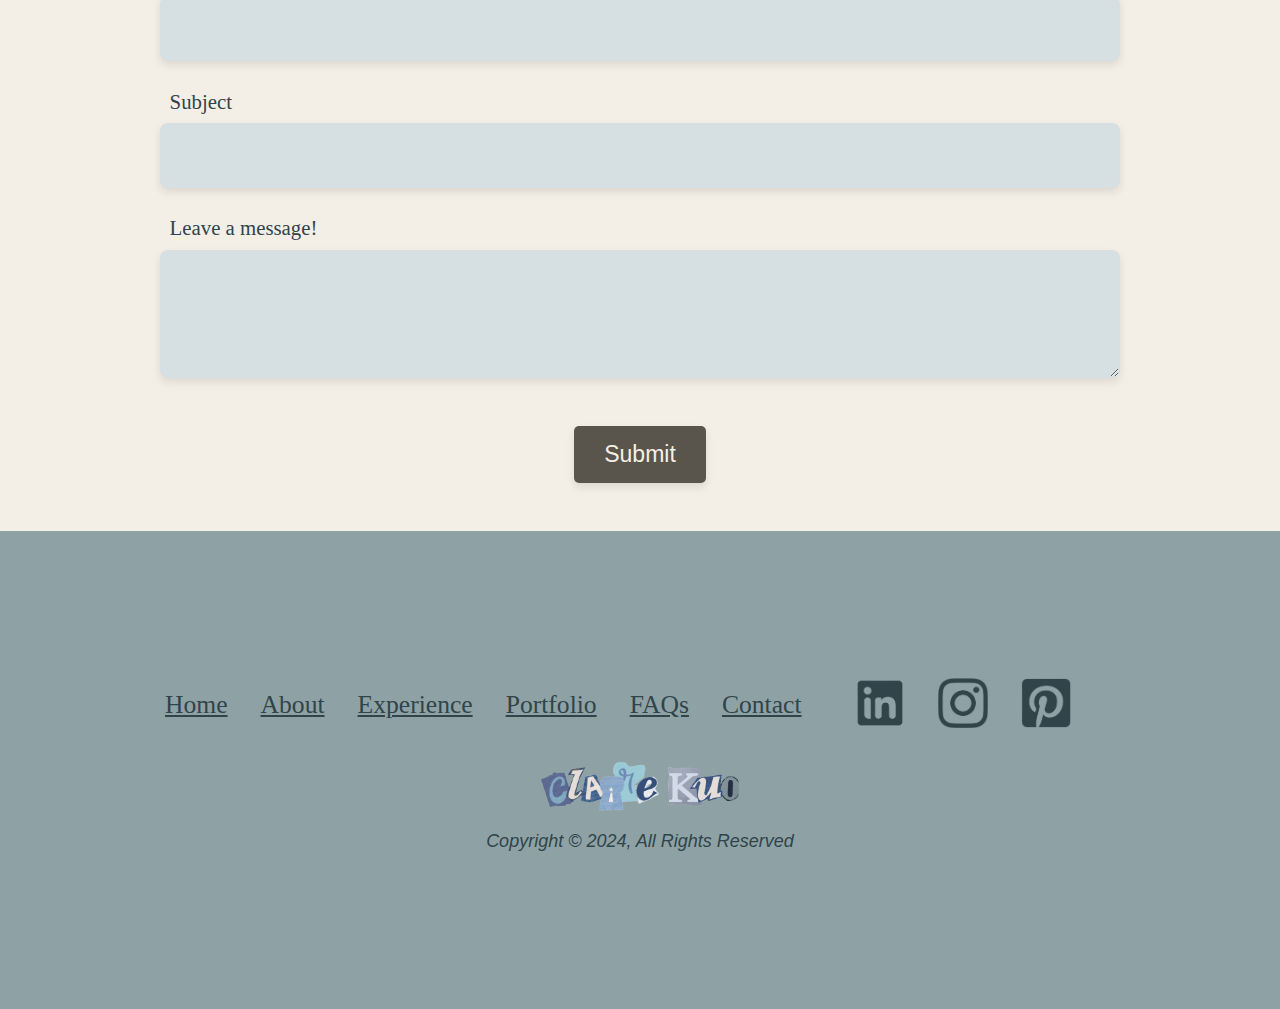
==== commit b459e292: "html/css build" ====
--- a/index-2.html
+++ b/index-2.html
@@ -1,291 +1,387 @@
 <!DOCTYPE html>
-<html lang="en" >
+<html lang="en">
 <head>
-  <meta charset="UTF-8">
-  <title>Claire Kuo - Welcome to My Webpage!</title>
-  <link rel="stylesheet" href="style.css">
-  <link rel="stylesheet" href="responsive.css">
-  <link rel="preconnect" href="https://fonts.googleapis.com">
-  <link rel="preconnect" href="https://fonts.gstatic.com" crossorigin>
-  <link href="https://fonts.googleapis.com/css2?family=Averia+Serif+Libre:ital,wght@0,300;0,400;0,700;1,300;1,400;1,700&display=swap" rel="stylesheet">
+    <meta charset="UTF-8">
+    <title>Claire Kuo - Welcome to My Webpage!</title>
+    <link href="style.css" rel="stylesheet">
+    <link href="responsive.css" rel="stylesheet">
+    <link href="https://fonts.googleapis.com" rel="preconnect">
+    <link crossorigin href="https://fonts.gstatic.com" rel="preconnect">
+    <link href="https://fonts.googleapis.com/css2?family=Averia+Serif+Libre:ital,wght@0,300;0,400;0,700;1,300;1,400;1,700&display=swap"
+          rel="stylesheet">
 </head>
 <body>
-  <div class="decor">
-  </div>
-<!-- Main Navigation --> 
+<!--  <div class="decor">-->
+<!--    <div class="butterfly">-->
+<!--      <img src="images/Portfolio_butterfly.png" alt="butterfly" width="150px">-->
+<!--    </div>-->
+<!--    <div class="cherry">-->
+<!--      <img src="images/Portfolio_cherry.png" alt="cherry" width="150px">-->
+<!--    </div>-->
+<!--    <div class="flower">-->
+<!--      <img src="images/Portfolio_flower.png" alt="flower" width="150px">-->
+<!--    </div>-->
+<!--    <div class="star">-->
+<!--      <img src="images/Portfolio_star.png" alt="star" width="150px">-->
+<!--    </div>-->
+<!--    <div class="bow">-->
+<!--      <img src="images/Portfolio_bow.png" alt="bow"width="150px">-->
+<!--    </div>-->
+<!--  </div>-->
+
+
+<!-- Main Navigation -->
 <!--<div id="background-image" style="height: 200px; background-image: url('images/Ripped Paper_1.png'); z-index: 1">-->
 <!--</div>-->
 <header class="header">
-  <div><img alt="logo" class="logo" src="images/Logo.png" ></div>
+    <div><img alt="logo" class="logo" src="images/Logo.png"></div>
+    <!-- <div class="main-nav">
+        <nav>
+            <ul class="nav-links">
+                <li><a class="main-nav-links" href="#header">Home</a></li>
+                <li><a class="main-nav-links" href="#about">About</a></li>
+                <li><a class="main-nav-links" href="#experience">Experience</a></li>
+                <li><a class="main-nav-links" href="#portfolio">Portfolio</a></li>
+                <li><a class="main-nav-links" href="#faqs">FAQs</a></li>
+                <li><a class="main-nav-links" href="#contact">Contact</a></li>
+            </ul>
+        </nav>
+    </div> -->
 </header>
-<div onclick="myMenu()" class="menu" id="menuButton"></div>
-<div id= "mymenu" class="mobile-menu-popout">
-  <ul class="mobile-nav-links">
-    <li><a class="main-nav-links" href="#header">Home</a></li>
-    <li><a class="main-nav-links" href="#about">About</a></li>
-    <li><a class="main-nav-links" href="#experience">Experience</a></li>
-    <li><a class="main-nav-links" href="#portfolio">Portfolio</a></li>
-    <li><a class="main-nav-links" href="#faqs">FAQs</a></li>
-    <li><a class="main-nav-links" href="#contact">Contact</a></li>
-  </ul>
+<div class="menu" id="menuButton" onclick="myMenu()"></div>
+<div class="mobile-menu-popout" id="mymenu">
+    <ul class="mobile-nav-links">
+        <li><a class="main-nav-links" href="#header">Home</a></li>
+        <li><a class="main-nav-links" href="#about">About</a></li>
+        <li><a class="main-nav-links" href="#experience">Experience</a></li>
+        <li><a class="main-nav-links" href="#portfolio">Portfolio</a></li>
+        <li><a class="main-nav-links" href="#faqs">FAQs</a></li>
+        <li><a class="main-nav-links" href="#contact">Contact</a></li>
+    </ul>
 </div>
 
-<!-- Main Header --> 
-  <section id="header" class="header">
-    <div><img src="images/Portfolio_Welcome.png" class="welcome" alt="Welcome"/></div>
+<!-- Main Header -->
+<section class="header" id="header">
+    <div><img alt="Welcome" class="welcome" src="images/Portfolio_Welcome.png"/></div>
     <div class="subheading"><h2>to my collage of creativity!</h2></div>
-  </section>
-  
-<!-- About Section --> 
+</section>
+
+<!-- About Section -->
 <section id="about">
-  <div class="container">
-      <div class="row">
-          <div><img src="images/Portfolio_About.png" class="image" alt="About" /></div>
-          <div class="aboutme">
-            <div class="aboutme-header"><h3>Hi! My name is Claire Kuo.</h3></div>
-            <div class="aboutme-paragraph"> <p>I am an User Interface and Graphic Designer with experience in the field of graphic design, marketing
-                  communications, and was previously a UI intern at BOX Digital Ltd. in Taiwan. I am currently a
-                  student at San Diego State University with a Graphic Design major and a minor in marketing and
-                  Honors minor in Interdisciplinary Studies graduating in 2025. My innovative mindset stems from my
-                  experience in working with different collaborative and professional environments and I continuously
-                  look for spaces to expand my skill set and utilize my unique approach to collage research and visual
-                  design.</p> </div>
-          </div>
-      </div>
-  </div>
-</section>
-
-<!-- Skills Section -->  
+    <div class="container">
+        <div class="row">
+            <div><img alt="About" class="image" src="images/Portfolio_About.png"/></div>
+            <div class="aboutme">
+                <div class="aboutme-header"><h3>Hi! My name is Claire Kuo.</h3></div>
+                <div class="aboutme-paragraph"><p>I am an User Interface and Graphic Designer with experience in the
+                    field of graphic design, marketing
+                    communications, and was previously a UI intern at BOX Digital Ltd. in Taiwan. I am currently a
+                    student at San Diego State University with a Graphic Design major and a minor in marketing and
+                    Honors minor in Interdisciplinary Studies graduating in 2025. My innovative mindset stems from my
+                    experience in working with different collaborative and professional environments and I continuously
+                    look for spaces to expand my skill set and utilize my unique approach to collage research and visual
+                    design.</p></div>
+            </div>
+        </div>
+    </div>
+</section>
+
+<!-- Skills Section -->
 <section id="experience">
-  <div class="container">
-    <div><img src="images/Portfolio_Experience.png" class="image" alt="Experience"/></div>
-    <div class="subheading"><h2>Postcards of my experiences and skillset. Click to flip through!</h2></div>
-    <div class="experience-card-column">
-    <div class="experience-card">
-      <div class="experience-card-content">
-        <div class="experience-card-date-location">
-          <div class="date">March 21, 2024</div>
-          <div class="location">San Diego, CA</div>
-        </div>
-        <div class="experience-card-title">
-          <h4>Company title</h4>
-          <p1>UI intern</p1>
-        </div>
-        <div class="experience-card-description">
-            <ul>
-                <li>Skill 1</li>
-                <li>Skill 2</li>
-                <li>Skill 3</li>
-            </ul>
-        </div>
-      </div>
-    </div>
-    <div class="experience-card">
-      <div class="experience-card-content">
-        <div class="experience-card-date-location">
-          <div class="date">March 21, 2024</div>
-          <div class="location">San Diego, CA</div>
-        </div>
-        <div class="experience-card-title">
-          <h4>Company title</h4>
-          <p1>UI intern</p1>
-        </div>
-        <div class="experience-card-description">
-            <ul>
-                <li>Skill 1</li>
-                <li>Skill 2</li>
-                <li>Skill 3</li>
-            </ul>
-        </div>
-      </div>
-    </div>
-    <div class="experience-card">
-      <div class="experience-card-content">
-        <div class="experience-card-date-location">
-          <div class="date">March 21, 2024</div>
-          <div class="location">San Diego, CA</div>
-        </div>
-        <div class="experience-card-title">
-          <h4>Company title</h4>
-          <p1>UI intern</p1>
-        </div>
-        <div class="experience-card-description">
-            <ul>
-                <li>Skill 1</li>
-                <li>Skill 2</li>
-                <li>Skill 3</li>
-            </ul>
-        </div>
-      </div>
-    </div>
-  </div>  <div class="centered-button-div"><input class="button-secondary" type="Download" value="Download Resume"></div>
-
-</section>
-
-<!-- Gallery Section -->  
+    <div class="container">
+        <div><img alt="Experience" class="image" src="images/Portfolio_Experience.png"/></div>
+        <div class="subheading"><h2>Postcards of my experiences and skillset. Click to flip through!</h2></div>
+        <div class="experience-card-column" >
+            <div class="experience-card">
+                <div class="experience-card-content">
+                    <div class="experience-card-date-location">
+                        <div class="date">March 21, 2024</div>
+                        <div class="location">San Diego, CA</div>
+                    </div>
+                    <div class="experience-card-title">
+                        <h4>Company title</h4>
+                        <p1>UI intern</p1>
+                    </div>
+                    <div class="experience-card-description">
+                        <ul>
+                            <li>Skill 1</li>
+                            <li>Skill 2</li>
+                            <li>Skill 3</li>
+                        </ul>
+                    </div>
+                </div>
+            </div>
+            <div class="experience-card">
+                <div class="experience-card-content">
+                    <div class="experience-card-date-location">
+                        <div class="date">March 21, 2024</div>
+                        <div class="location">San Diego, CA</div>
+                    </div>
+                    <div class="experience-card-title">
+                        <h4>Company title</h4>
+                        <p1>UI intern</p1>
+                    </div>
+                    <div class="experience-card-description">
+                        <ul>
+                            <li>Skill 1</li>
+                            <li>Skill 2</li>
+                            <li>Skill 3</li>
+                        </ul>
+                    </div>
+                </div>
+            </div>
+            <div class="experience-card">
+                <div class="experience-card-content">
+                    <div class="experience-card-date-location">
+                        <div class="date">March 21, 2024</div>
+                        <div class="location">San Diego, CA</div>
+                    </div>
+                    <div class="experience-card-title">
+                        <h4>Company title</h4>
+                        <p1>UI intern</p1>
+                    </div>
+                    <div class="experience-card-description">
+                        <ul>
+                            <li>Skill 1</li>
+                            <li>Skill 2</li>
+                            <li>Skill 3</li>
+                        </ul>
+                    </div>
+                </div>
+            </div>
+        </div>
+        <div class="centered-button-div"><input class="button-secondary" type="Download" value="Download Resume"></div>
+
+</section>
+
+<!-- Gallery Section -->
 <section id="portfolio">
-  <div class="container">
-    <div><img src="images/Portfolio_Portfolio.png" class="image" alt="Portfolio"/></div>
-    <div class="subheading"><h2>Here is my collection of all my work, hope you enjoy. Have any questions or want to connect? contact me below!</h2></div>
-    <div class="portfolio-gallery">
-      <div class="portfolio-row"> 
-        <div class="portfolio-container">
-          <div class="portfolio-date-location"><h4>Date</h4><h4>Location</h4></div>
-          <div><img src="images/APSASDSU_HSC_Postermockup.png" class="mockup" alt="High School Conference Poster"/></div>
-            <div class="portfolio-content">
-              <div class="portfolio-title"><h4>title</h4></div>
-              <div class="portfolio-description"><p2>Lorem ipsum dolor sit amet, consectetur adipiscing elit. Vestibulum ac orci nec velit sagittis euismod quis non purus. Aliquam vel volutpat enim. Nulla sollicitudin ligula ac gravida finibus. Vestibulum enim metus, consequat sit amet maximus at, convallis posuere enim.</p2></div>
-            </div>
-        </div>
-        <div class="portfolio-container">
-          <div class="portfolio-date-location"><h4>Date</h4><h4>Location</h4></div>
-          <div ><img  src="images/bookcoverfinal_mockup.PNG" class="mockup" alt="penguin book cover"/></div>
-          <div class="portfolio-content">
-           <div class="portfolio-title"><h4>title</h4></div>
-           <div class="portfolio-description"><p2>Lorem ipsum dolor sit amet, consectetur adipiscing elit. Vestibulum ac orci nec velit sagittis euismod quis non purus. Aliquam vel volutpat enim. Nulla sollicitudin ligula ac gravida finibus. Vestibulum enim metus, consequat sit amet maximus at, convallis posuere enim.</p2></div>
-          </div>
-        </div>
-      </div>
-      <div class="portfolio-row">
-        <div class="portfolio-container">
-          <div class="portfolio-date-location"><h4>Date</h4><h4>Location</h4></div>
-          <div><img  src="images/Mailroom Mockup.png" class="mockup" alt="Mailroom Software UI Design"/></div>
-          <div class="portfolio-content">
-           <div class="portfolio-title"><h4>title</h4></div>
-           <div class="portfolio-description"><p2>Lorem ipsum dolor sit amet, consectetur adipiscing elit. Vestibulum ac orci nec velit sagittis euismod quis non purus. Aliquam vel volutpat enim. Nulla sollicitudin ligula ac gravida finibus. Vestibulum enim metus, consequat sit amet maximus at, convallis posuere enim.</p2></div>
-          </div>
-         </div>
-        <div class="portfolio-container">
-          <div class="portfolio-date-location"><h4>Date</h4><h4>Location</h4></div>
-          <div><img  src="images/Shopping_Bag_Mockup_guide.png" class="mockup" alt="Shopping Bag"/></div>
-          <div class="portfolio-content">
-          <div class="portfolio-title"><h4>title</h4></div>
-          <div class="portfolio-description"><p2>Lorem ipsum dolor sit amet, consectetur adipiscing elit. Vestibulum ac orci nec velit sagittis euismod quis non purus. Aliquam vel volutpat enim. Nulla sollicitudin ligula ac gravida finibus. Vestibulum enim metus, consequat sit amet maximus at, convallis posuere enim.</p2></div>
-          </div>
-        </div>
-      </div>
-      <div class="portfolio-row">
-        <div class="portfolio-container">
-          <div class="portfolio-date-location"><h4>Date</h4><h4>Location</h4></div>
-          <div><img src="images/ClaireKuo_IconforAwarenessMockup.jpg" class="mockup" alt="Icon for Awareness"/></div>
-          <div class="portfolio-content">
-          <div class="portfolio-title"><h4>title</h4></div>
-          <div class="portfolio-description"><p2>Lorem ipsum dolor sit amet, consectetur adipiscing elit. Vestibulum ac orci nec velit sagittis euismod quis non purus. Aliquam vel volutpat enim. Nulla sollicitudin ligula ac gravida finibus. Vestibulum enim metus, consequat sit amet maximus at, convallis posuere enim.</p2></div>
-          </div>
-        </div>
-        <div class="portfolio-container">
-          <div class="portfolio-date-location"><h4>Date</h4><h4>Location</h4></div>
-          <div ><img src="images/Square_Book_Mockup.png" class="mockup" alt="Typography Fundamentals Book"/></div>
-          <div class="portfolio-content">
-          <div class="portfolio-title"><h4>title</h4></div>
-          <div class="portfolio-description"><p2>Lorem ipsum dolor sit amet, consectetur adipiscing elit. Vestibulum ac orci nec velit sagittis euismod quis non purus. Aliquam vel volutpat enim. Nulla sollicitudin ligula ac gravida finibus. Vestibulum enim metus, consequat sit amet maximus at, convallis posuere enim.</p2></div>
-          </div>
-        </div>
-      </div>
-      <div class="portfolio-row">
-        <div class="portfolio-container">
-          <div class="portfolio-date-location"><h4>Date</h4><h4>Location</h4></div>
-          <div><img  src="images/T-Shirt mockup.png" class="mockup" alt="Bamboozled T-Shirt"/></div>
-          <div class="portfolio-content">
-          <div class="portfolio-title"><h4> title</h4></div>
-          <div class="portfolio-description"><p2>Lorem ipsum dolor sit amet, consectetur adipiscing elit. Vestibulum ac orci nec velit sagittis euismod quis non purus. Aliquam vel volutpat enim. Nulla sollicitudin ligula ac gravida finibus. Vestibulum enim metus, consequat sit amet maximus at, convallis posuere enim.</p2></div>
-          </div>
-        </div>
-        <div class="portfolio-container">
-          <div class="portfolio-date-location"><h4>Date</h4><h4>Location</h4></div>
-          <div><img src="images/Skolos&Wedell.png" class="mockup" alt="Skolos & Wedell"/></div>
-          <div class="portfolio-content">
-          <div class="portfolio-title"><h4>title</h4></div>
-          <div class="portfolio-description"><p2>Lorem ipsum dolor sit amet, consectetur adipiscing elit. Vestibulum ac orci nec velit sagittis euismod quis non purus. Aliquam vel volutpat enim. Nulla sollicitudin ligula ac gravida finibus. Vestibulum enim metus, consequat sit amet maximus at, convallis posuere enim.</p2></div>
-          </div>
-        </div>
-      </div>
-    </div>
-  </div>
-      <div class="centered-button-div"><button class="button-primary" onclick="seemore">See More</button></div>
-</section>
-
-<!-- Testimonials Section -->  
+    <div class="container">
+        <div><img alt="Portfolio" class="image" src="images/Portfolio_Portfolio.png"/></div>
+        <div class="subheading"><h2>Here is my collection of all my work, hope you enjoy. Have any questions or want to
+            connect? contact me below!</h2></div>
+        <div class="portfolio-gallery">
+            <div class="portfolio-row">
+                <div class="portfolio-container">
+                    <div class="portfolio-date-location"><h4>Date</h4><h4>Location</h4></div>
+                    <div><img alt="High School Conference Poster" class="mockup"
+                              src="images/APSASDSU_HSC_Postermockup.png"/></div>
+                    <div class="portfolio-content">
+                        <div class="portfolio-title"><h4>title</h4></div>
+                        <div class="portfolio-description">
+                            <p2>Lorem ipsum dolor sit amet, consectetur adipiscing elit. Vestibulum ac orci nec velit
+                                sagittis euismod quis non purus. Aliquam vel volutpat enim. Nulla sollicitudin ligula ac
+                                gravida finibus. Vestibulum enim metus, consequat sit amet maximus at, convallis posuere
+                                enim.
+                            </p2>
+                        </div>
+                    </div>
+                </div>
+                <div class="portfolio-container">
+                    <div class="portfolio-date-location"><h4>Date</h4><h4>Location</h4></div>
+                    <div><img alt="penguin book cover" class="mockup" src="images/bookcoverfinal_mockup.PNG"/></div>
+                    <div class="portfolio-content">
+                        <div class="portfolio-title"><h4>title</h4></div>
+                        <div class="portfolio-description">
+                            <p2>Lorem ipsum dolor sit amet, consectetur adipiscing elit. Vestibulum ac orci nec velit
+                                sagittis euismod quis non purus. Aliquam vel volutpat enim. Nulla sollicitudin ligula ac
+                                gravida finibus. Vestibulum enim metus, consequat sit amet maximus at, convallis posuere
+                                enim.
+                            </p2>
+                        </div>
+                    </div>
+                </div>
+            </div>
+            <div class="portfolio-row">
+                <div class="portfolio-container">
+                    <div class="portfolio-date-location"><h4>Date</h4><h4>Location</h4></div>
+                    <div><img alt="Mailroom Software UI Design" class="mockup" src="images/Mailroom Mockup.png"/></div>
+                    <div class="portfolio-content">
+                        <div class="portfolio-title"><h4>title</h4></div>
+                        <div class="portfolio-description">
+                            <p2>Lorem ipsum dolor sit amet, consectetur adipiscing elit. Vestibulum ac orci nec velit
+                                sagittis euismod quis non purus. Aliquam vel volutpat enim. Nulla sollicitudin ligula ac
+                                gravida finibus. Vestibulum enim metus, consequat sit amet maximus at, convallis posuere
+                                enim.
+                            </p2>
+                        </div>
+                    </div>
+                </div>
+                <div class="portfolio-container">
+                    <div class="portfolio-date-location"><h4>Date</h4><h4>Location</h4></div>
+                    <div><img alt="Shopping Bag" class="mockup" src="images/Shopping_Bag_Mockup_guide.png"/></div>
+                    <div class="portfolio-content">
+                        <div class="portfolio-title"><h4>title</h4></div>
+                        <div class="portfolio-description">
+                            <p2>Lorem ipsum dolor sit amet, consectetur adipiscing elit. Vestibulum ac orci nec velit
+                                sagittis euismod quis non purus. Aliquam vel volutpat enim. Nulla sollicitudin ligula ac
+                                gravida finibus. Vestibulum enim metus, consequat sit amet maximus at, convallis posuere
+                                enim.
+                            </p2>
+                        </div>
+                    </div>
+                </div>
+            </div>
+            <div class="portfolio-row">
+                <div class="portfolio-container">
+                    <div class="portfolio-date-location"><h4>Date</h4><h4>Location</h4></div>
+                    <div><img alt="Icon for Awareness" class="mockup"
+                              src="images/ClaireKuo_IconforAwarenessMockup.jpg"/></div>
+                    <div class="portfolio-content">
+                        <div class="portfolio-title"><h4>title</h4></div>
+                        <div class="portfolio-description">
+                            <p2>Lorem ipsum dolor sit amet, consectetur adipiscing elit. Vestibulum ac orci nec velit
+                                sagittis euismod quis non purus. Aliquam vel volutpat enim. Nulla sollicitudin ligula ac
+                                gravida finibus. Vestibulum enim metus, consequat sit amet maximus at, convallis posuere
+                                enim.
+                            </p2>
+                        </div>
+                    </div>
+                </div>
+                <div class="portfolio-container">
+                    <div class="portfolio-date-location"><h4>Date</h4><h4>Location</h4></div>
+                    <div><img alt="Typography Fundamentals Book" class="mockup" src="images/Square_Book_Mockup.png"/>
+                    </div>
+                    <div class="portfolio-content">
+                        <div class="portfolio-title"><h4>title</h4></div>
+                        <div class="portfolio-description">
+                            <p2>Lorem ipsum dolor sit amet, consectetur adipiscing elit. Vestibulum ac orci nec velit
+                                sagittis euismod quis non purus. Aliquam vel volutpat enim. Nulla sollicitudin ligula ac
+                                gravida finibus. Vestibulum enim metus, consequat sit amet maximus at, convallis posuere
+                                enim.
+                            </p2>
+                        </div>
+                    </div>
+                </div>
+            </div>
+            <div class="portfolio-row">
+                <div class="portfolio-container">
+                    <div class="portfolio-date-location"><h4>Date</h4><h4>Location</h4></div>
+                    <div><img alt="Bamboozled T-Shirt" class="mockup" src="images/T-Shirt mockup.png"/></div>
+                    <div class="portfolio-content">
+                        <div class="portfolio-title"><h4> title</h4></div>
+                        <div class="portfolio-description">
+                            <p2>Lorem ipsum dolor sit amet, consectetur adipiscing elit. Vestibulum ac orci nec velit
+                                sagittis euismod quis non purus. Aliquam vel volutpat enim. Nulla sollicitudin ligula ac
+                                gravida finibus. Vestibulum enim metus, consequat sit amet maximus at, convallis posuere
+                                enim.
+                            </p2>
+                        </div>
+                    </div>
+                </div>
+                <div class="portfolio-container">
+                    <div class="portfolio-date-location"><h4>Date</h4><h4>Location</h4></div>
+                    <div><img alt="Skolos & Wedell" class="mockup" src="images/Skolos&Wedell.png"/></div>
+                    <div class="portfolio-content">
+                        <div class="portfolio-title"><h4>title</h4></div>
+                        <div class="portfolio-description">
+                            <p2>Lorem ipsum dolor sit amet, consectetur adipiscing elit. Vestibulum ac orci nec velit
+                                sagittis euismod quis non purus. Aliquam vel volutpat enim. Nulla sollicitudin ligula ac
+                                gravida finibus. Vestibulum enim metus, consequat sit amet maximus at, convallis posuere
+                                enim.
+                            </p2>
+                        </div>
+                    </div>
+                </div>
+            </div>
+        </div>
+    </div>
+    <div class="centered-button-div">
+        <button class="button-primary" onclick="seemore">See More</button>
+    </div>
+</section>
+
+<!-- Testimonials Section -->
 <section id="faqs">
-  <div class="container">
-    <div class="h1"><h1>FAQs</h1></div>
-    <div class="faq-question-section">
-      <div class="faq-question-answer">
-       <div class="question"><h3>When will you be graduating from SDSU?</h3> </div>
-       <div class="answer"><p>I will graduate in Spring of 2025 with a Graphic Design major and a Marketing minor. See <a class="textto" href="#contact">Experiences</a> for more!</p></div></div>
-      <div class="faq-question-answer">
-        <div class="question"><h3>What do you have planned for after graduation?</h3></div>
-        <div class="answer"><p>After graduation, I plan to in expand into the UI/UX Field. for inquiries about booking me, fill out the <a class="textto" href="#contact">Contacts form.</a></p></div></div>
-      <div class="faq-question-answer">
-        <div class="question"><h3>What was your favorite class you took at SDSU?</h3></div>
-        <div class="answer"><p>My favorite class I have taken is a ceramics class because I got to make mugs and bowls for myself.</p></div></div>
-      <div class="faq-question-answer">
-        <div class="question"><h3>What work are you most proud producing at SDSU?</h3></div>
-        <div class="answer">I’m most proud of my Mailroom App and Backend Software UI design I made during my internship this past summer. Browse through my work in <a class="textto" href="#portfolio">Portfolio.</a></p></div></div>
-    </div>
-    </div>
-</section>
-
-<!-- Contact Section -->  
+    <div class="container">
+        <div class="h1"><h1>FAQs</h1></div>
+        <div class="faq-question-section">
+            <div class="faq-question-answer">
+                <div class="question"><h3>When will you be graduating from SDSU?</h3></div>
+                <div class="answer"><p>I will graduate in Spring of 2025 with a Graphic Design major and a Marketing
+                    minor. See <a class="textto" href="#contact">Experiences</a> for more!</p></div>
+            </div>
+            <div class="faq-question-answer">
+                <div class="question"><h3>What do you have planned for after graduation?</h3></div>
+                <div class="answer"><p>After graduation, I plan to in expand into the UI/UX Field. for inquiries about
+                    booking me, fill out the <a class="textto" href="#contact">Contacts form.</a></p></div>
+            </div>
+            <div class="faq-question-answer">
+                <div class="question"><h3>What was your favorite class you took at SDSU?</h3></div>
+                <div class="answer"><p>My favorite class I have taken is a ceramics class because I got to make mugs and
+                    bowls for myself.</p></div>
+            </div>
+            <div class="faq-question-answer">
+                <div class="question"><h3>What work are you most proud producing at SDSU?</h3></div>
+                <div class="answer">I’m most proud of my Mailroom App and Backend Software UI design I made during my
+                    internship this past summer. Browse through my work in <a class="textto" href="#portfolio">Portfolio.</a></p>
+                </div>
+            </div>
+        </div>
+    </div>
+</section>
+
+<!-- Contact Section -->
 <section id="contact" style="display: flex; justify-content:center;">
-  <div class="contact-container" style="width: 960px;">
-    <div><img src="images/Portfolio_Contact.png" class="image" alt="contact"/></div>
-    <div class="subheading"><h2>For any media-related inquires, design commissions, or collaborations, please email at kuoclaire0@gmail.com, fill out the form down below, or reach out via IG.</h2></div>
-    <form>
-    <div class="contact-form"></div>
-      <div class="contact-section">
-        <label for="contact-input-title">First & Last name</label>
-        <input class="contact-input-form" type="ex:Jane Doe">
-      </div>
-      <div class="contact-section">
-        <label for="contact-input-title">Email Address</label>
-        <input class="contact-input-form" type="Email">
-      </div>
-      <div class="contact-section">
-        <label for="contact-input-title">Subject</label>
-        <input class="contact-input-form" type="Subject">
-      </div>
-      <div class="contact-section">
-        <label for="contact-input-title">Leave a message!</label>
-        <textarea class="contact-input-large-form"></textarea> 
-      </div>
-      <div class="centered-button-div"><input class="button-secondary" type="submit" value="Submit"></div>
+    <div class="contact-container" style="width: 960px;">
+        <div><img alt="contact" class="image" src="images/Portfolio_Contact.png"/></div>
+        <div class="subheading"><h2>For any media-related inquires, design commissions, or collaborations, please email
+            at kuoclaire0@gmail.com, fill out the form down below, or reach out via IG.</h2></div>
+        <form>
+            <div class="contact-form"></div>
+            <div class="contact-section">
+                <label for="contact-input-title">First & Last name</label>
+                <input class="contact-input-form" type="ex:Jane Doe">
+            </div>
+            <div class="contact-section">
+                <label for="contact-input-title">Email Address</label>
+                <input class="contact-input-form" type="Email">
+            </div>
+            <div class="contact-section">
+                <label for="contact-input-title">Subject</label>
+                <input class="contact-input-form" type="Subject">
+            </div>
+            <div class="contact-section">
+                <label for="contact-input-title">Leave a message!</label>
+                <textarea class="contact-input-large-form"></textarea>
+            </div>
+            <div class="centered-button-div"><input class="button-secondary" type="submit" value="Submit"></div>
     </div>
     </form>
-  </div>
-</section>
-
-<!-- Footer Section -->  
+    </div>
+</section>
+
+<!-- Footer Section -->
 <footer>
-  <div class="container">
-    <div class="footer">
-      <div class="footer-content">
-      <nav>
-        <ul class="footer-links"> 
-          <li><a class="footerlink" href="#header">Home</a></li>
-          <li><a class="footerlink" href="#about">About</a></li>
-          <li><a class="footerlink" href="#experience">Experience</a></li>
-          <li><a class="footerlink" href="#portfolio">Portfolio</a></li>
-          <li><a class="footerlink" href="#faqs">FAQs</a></li>
-          <li><a class="footerlink" href="#contact">Contact</a></li>
-        </ul>
-      </nav>
-      <div class="social-media-links">
-        <div><img  src="images/Linkedin_LM.png" class="social_media" alt="Linkedin"/></div>
-        <div><img src="images/Instagram_LM.png" class="social_media" alt="Instagram"/></div>
-        <div><img  src="images/Pinterest_LM.png" class="social_media" alt="Pinterest"/></div>
-      </div>
-    </div>
-  <img class="footer-logo" src="images/Logo.png" alt="logo"> 
-  <div class="copyright"><p>Copyright © 2024, All Rights Reserved</p> </div>
-  </div>
+    <div class="container">
+        <div class="footer">
+            <div class="footer-content">
+                <nav>
+                    <ul class="footer-links">
+                        <li><a class="footerlink" href="#header">Home</a></li>
+                        <li><a class="footerlink" href="#about">About</a></li>
+                        <li><a class="footerlink" href="#experience">Experience</a></li>
+                        <li><a class="footerlink" href="#portfolio">Portfolio</a></li>
+                        <li><a class="footerlink" href="#faqs">FAQs</a></li>
+                        <li><a class="footerlink" href="#contact">Contact</a></li>
+                    </ul>
+                </nav>
+                <div class="social-media-links">
+                    <div><img alt="Linkedin" class="social_media" src="images/Linkedin_LM.png"/></div>
+                    <div><img alt="Instagram" class="social_media" src="images/Instagram_LM.png"/></div>
+                    <div><img alt="Pinterest" class="social_media" src="images/Pinterest_LM.png"/></div>
+                </div>
+            </div>
+            <img alt="logo" class="footer-logo" src="images/Logo.png">
+            <div class="copyright"><p>Copyright © 2024, All Rights Reserved</p></div>
+        </div>
 </footer>
 <script>
-  function myMenu() {
-    document.getElementById("mymenu").classList.toggle("open");
-    document.getElementById('menuButton').classList.toggle('close');
-  }
+    function myMenu() {
+        document.getElementById("mymenu").classList.toggle("open");
+        document.getElementById('menuButton').classList.toggle('close');
+    }
 </script>
 <script src="script.js"></script>
 </body>
-</html+</html>--- a/style.css
+++ b/style.css
@@ -7,7 +7,7 @@
     --color-dark-blue: #30444a;
     --color-brown: #59554c;
     --display-font-family: "Averia Serif Libre", serif;
-    ---font-family: 'Georgia', sans-serif;
+    --font-family: 'Georgia', sans-serif;
     --base-font-size: 16px;
 }
 body {
@@ -21,10 +21,7 @@
     /*font: inherit;*/
     vertical-align:middle;
     z-index: 2;
-}
-.stickers {
     background-image: url("images/background_stickers.png");
-    z-index: 2;
     background-size: 100%;
 }
 .button-primary {
@@ -77,7 +74,7 @@
     background-color: var(--color-dark-blue);
     z-index:998;
     box-shadow: 0 0px 12px rgba(0, 0, 0, 0.1);
-    height:100%;
+    height:auto;
     width:150px;
     transition: all 300ms;
 }
@@ -104,6 +101,21 @@
     z-index: 999;
 }
 /*images */
+.decor{
+    opacity: 60%;
+    z-index: 0;
+    transform: scale(0.7);
+    position: absolute;
+}
+/* .butterfly{
+    max-width: 150px;
+    height:auto;
+    position: relative;
+    left: 1350%;
+    top: 200%;
+    transform: rotate(15deg);
+
+} */
 
 /*font */
 .h1{
@@ -171,10 +183,6 @@
     font: inherit;
     vertical-align: baseline;
     background-color:#F4EFE6;
-    vertical-align:middle;
-    z-index: 2;
-    background-image: url("images/background_stickers.png");
-    background-size: 100%;
 }
 /*header/logo */
 .logo {
@@ -236,6 +244,17 @@
 }
 
 /*about */
+.aboutme-paragraph {
+    display: flex;
+    flex-direction: row;
+    justify-content: center;
+    align-items: flex-start;
+}
+.aboutme-header h3, .aboutme-paragraph p {
+    margin: 0;
+    padding: 0;
+}
+
 
 .container {
     width: 100%;
@@ -246,7 +265,7 @@
 }
 .aboutme-header {
     text-align: center;
-    font-family: var( --display-font-family);
+    font-family: var(--display-font-family);
     font-weight: 400;
     font-style: normal;
     font-size: 200%;
@@ -256,29 +275,24 @@
 .aboutme-paragraph {
     color: var(--color-dark-blue);
     font-family: var(--font-family);
-    display: flex;
     justify-content: left;
     margin-left: auto;
     margin-right: auto;
     text-align: left;
-    width: 650px;
-    height: 456px;
+    max-width: 650px;
+    width: 100%;
+    height: auto;
     font-size: 28px;
     line-height: 124%;
-    flex: none;
-    order: 1;
-    flex-grow: 0;
 }
 
 .aboutme {
     display: flex;
     flex-direction: column;
     justify-content: center;
-    width: 650px;
-    height: 456px;
-    flex:auto;
     padding: 5%;
 }
+
 section#about {
     background-image: url('images/Ripped Paper_1.png');
     background-repeat: no-repeat;
@@ -392,9 +406,6 @@
     flex-grow: 0;
     padding-top: 10px;
     padding-bottom: 10px;
-    display: flex;
-    align-items: flex-start;
-
 }
 /*portfolio */
 .container{
@@ -426,7 +437,6 @@
 .portfolio-title {
     font-family: "Averia Serif Libre", serif;
     font-weight: 300;
-    font-style: bold;
     font-size: 130%;
     color: #30444A;
     display: flex;
@@ -451,7 +461,6 @@
     margin-right: auto;
     width: 360px;
     height: 360px;
-    aspect-ratio: 1/1;
     object-fit: cover;
     border-radius: 10px;
 }
@@ -499,7 +508,7 @@
     padding-right: 10%;
     padding: 2%;
     font-size: 120%;
-    font-family: var(---font-family);
+    font-family: var(--font-family);
     color: var(--color-dark-blue);
 }
 .faq-question-answer{
@@ -511,8 +520,7 @@
   justify-content: center;
 }
 .contact-form{
-margin-top: 5%;
-margin-bottom: 5%;
+margin: 5%;
 }
 .contact-section {
     display: flex;
@@ -583,7 +591,7 @@
 }
 .social_media {
     max-width:50px;
-    max-height:auto;
+    /*max-height: auto;*/
 }
 footer {
     background-color: #8EA2A6;
@@ -609,9 +617,15 @@
     font-size: 18px;
     font-style:italic;
     color: var(--color-dark-blue);
-    font-family: var(---font-family);
+    font-family: var(--font-family);
 }
 .container{
     margin-top: 10%;
     margin-bottom: 10%;
+}
+
+.stickers {
+    background-image: url("images/background_stickers.png");
+    z-index: 2;
+    background-size: 100%;
 }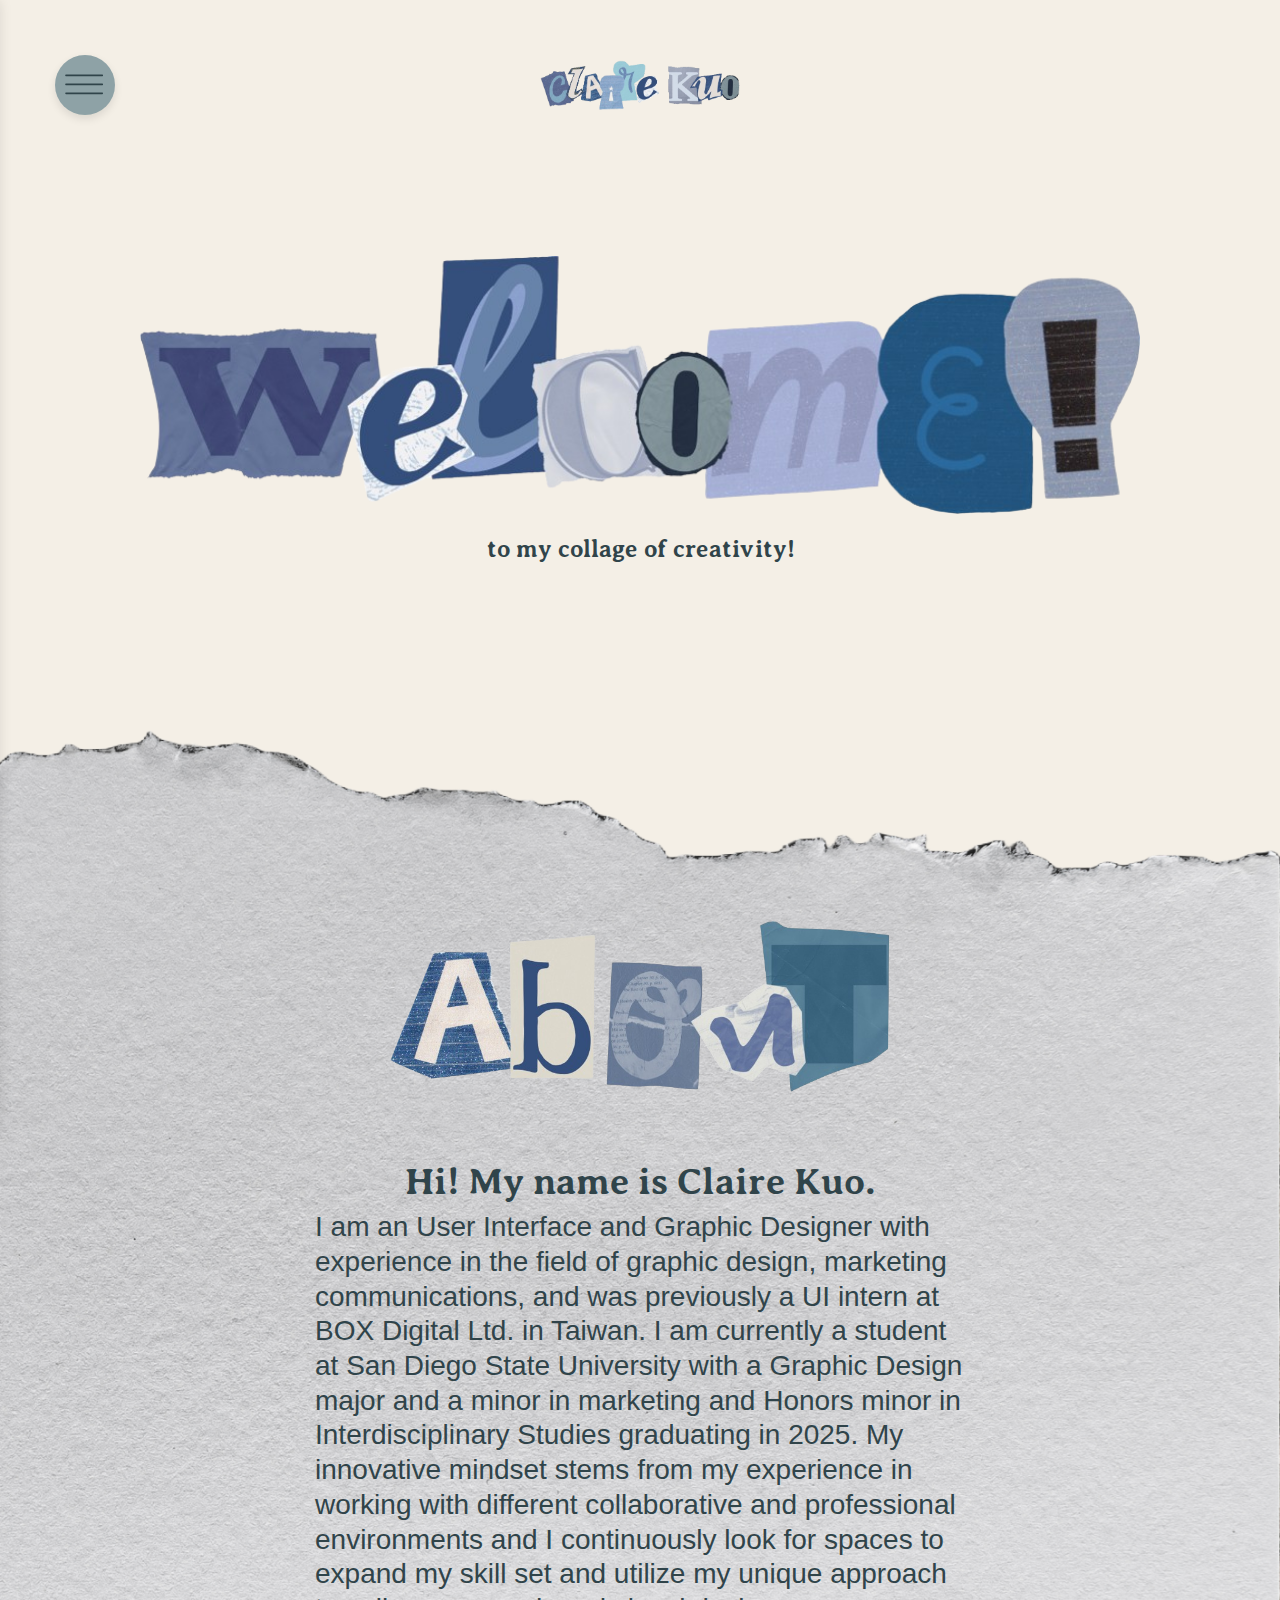
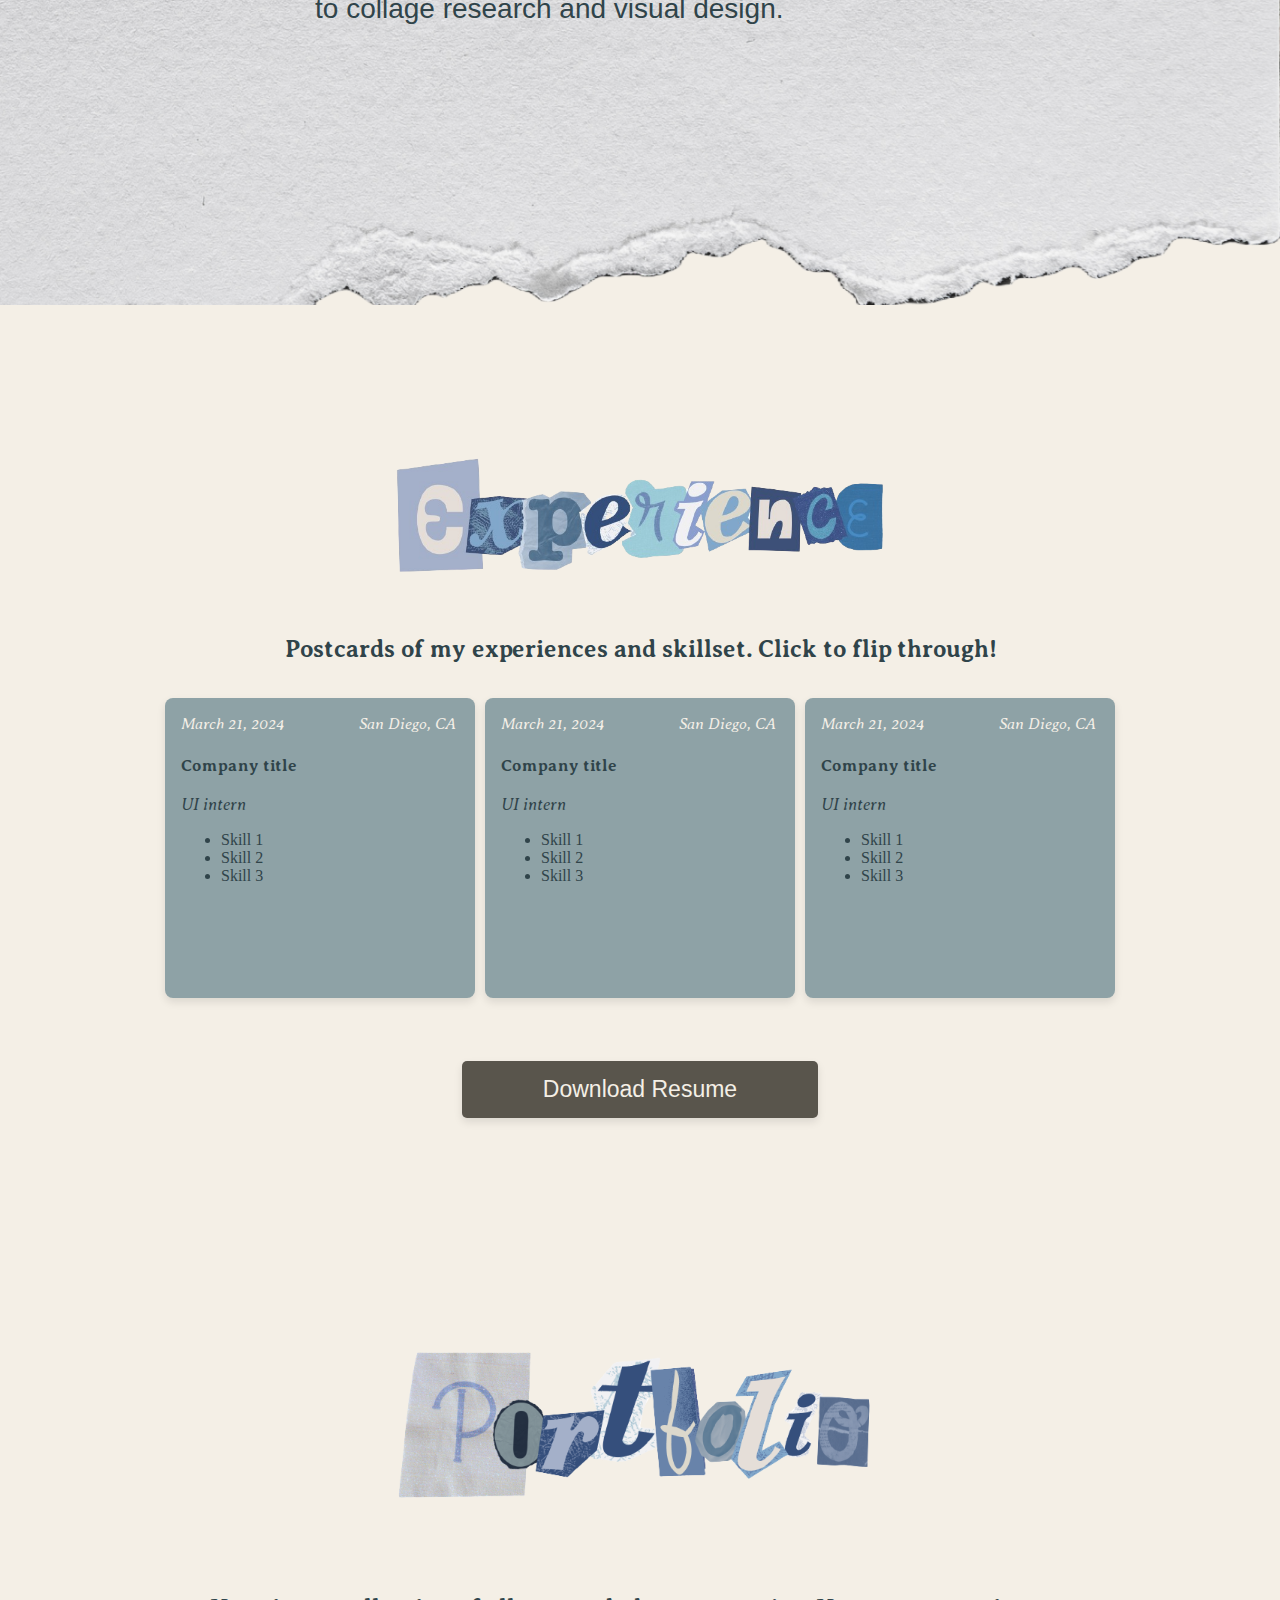
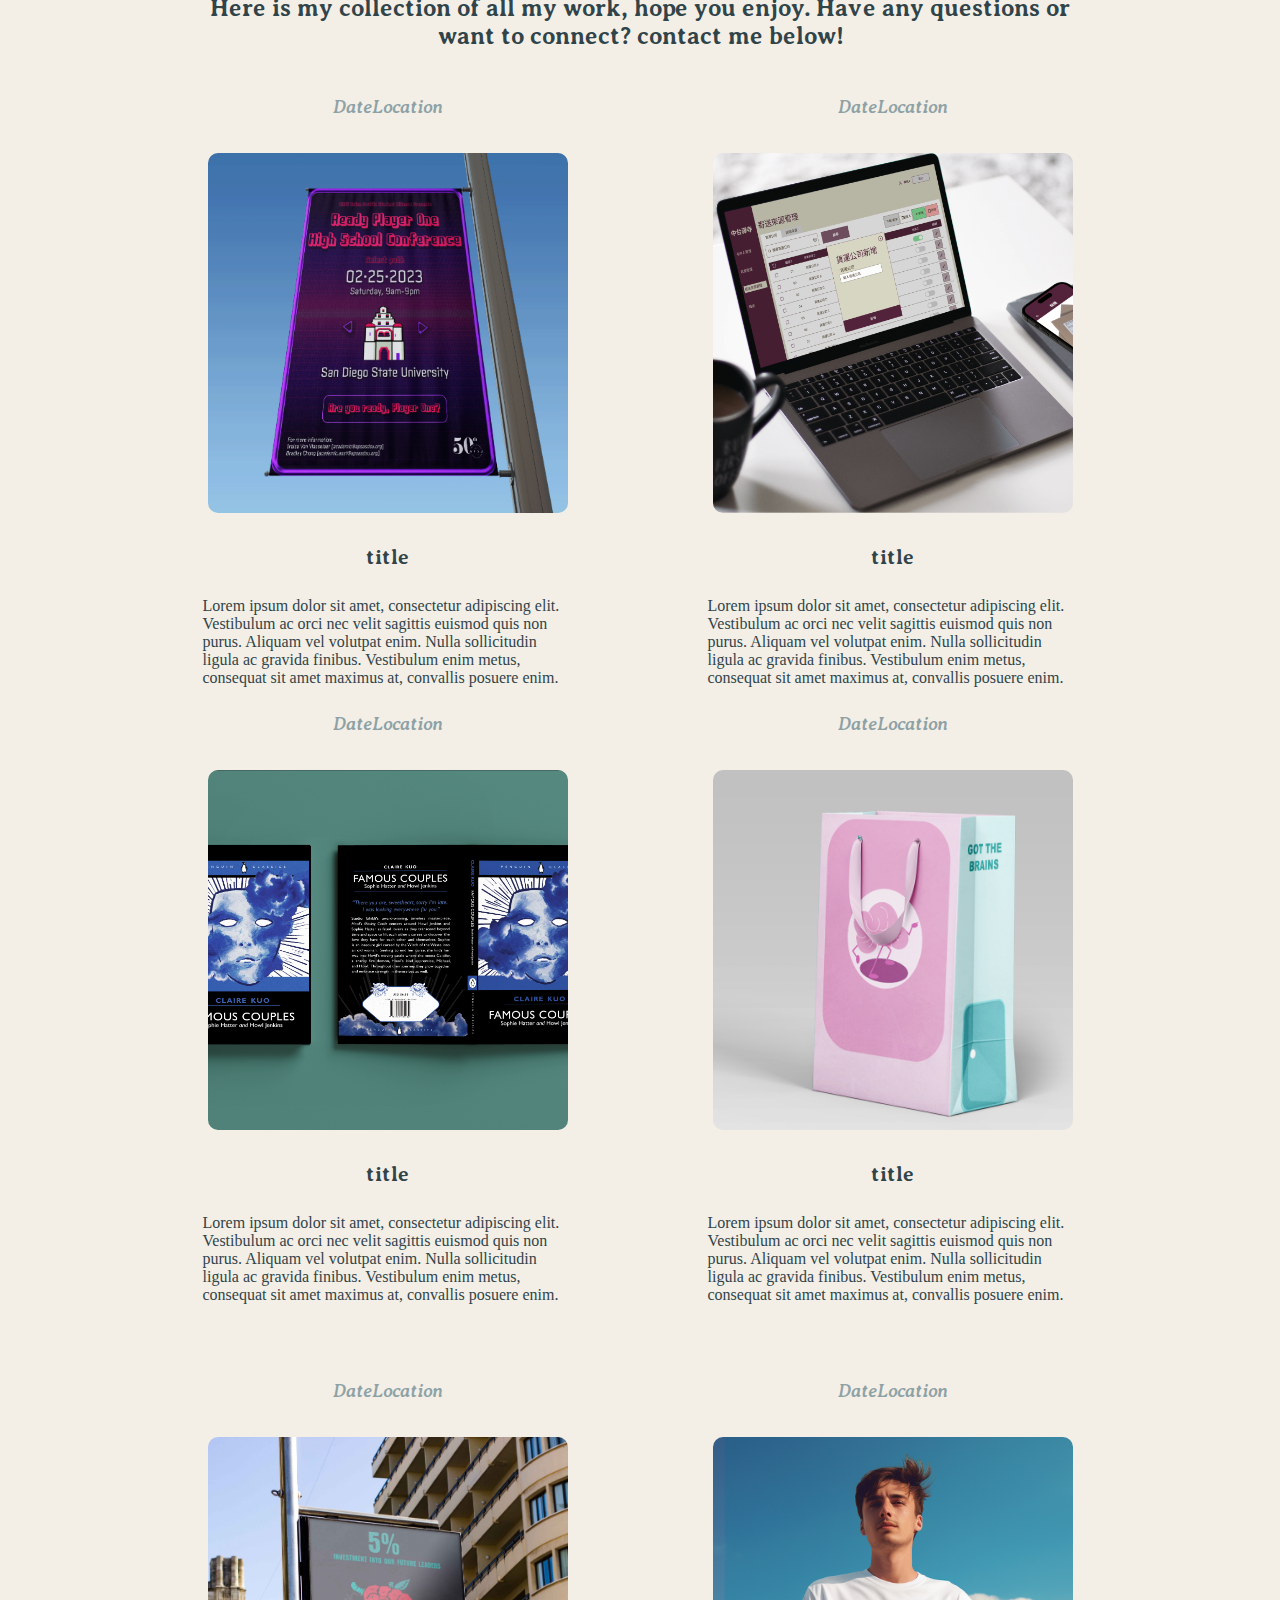
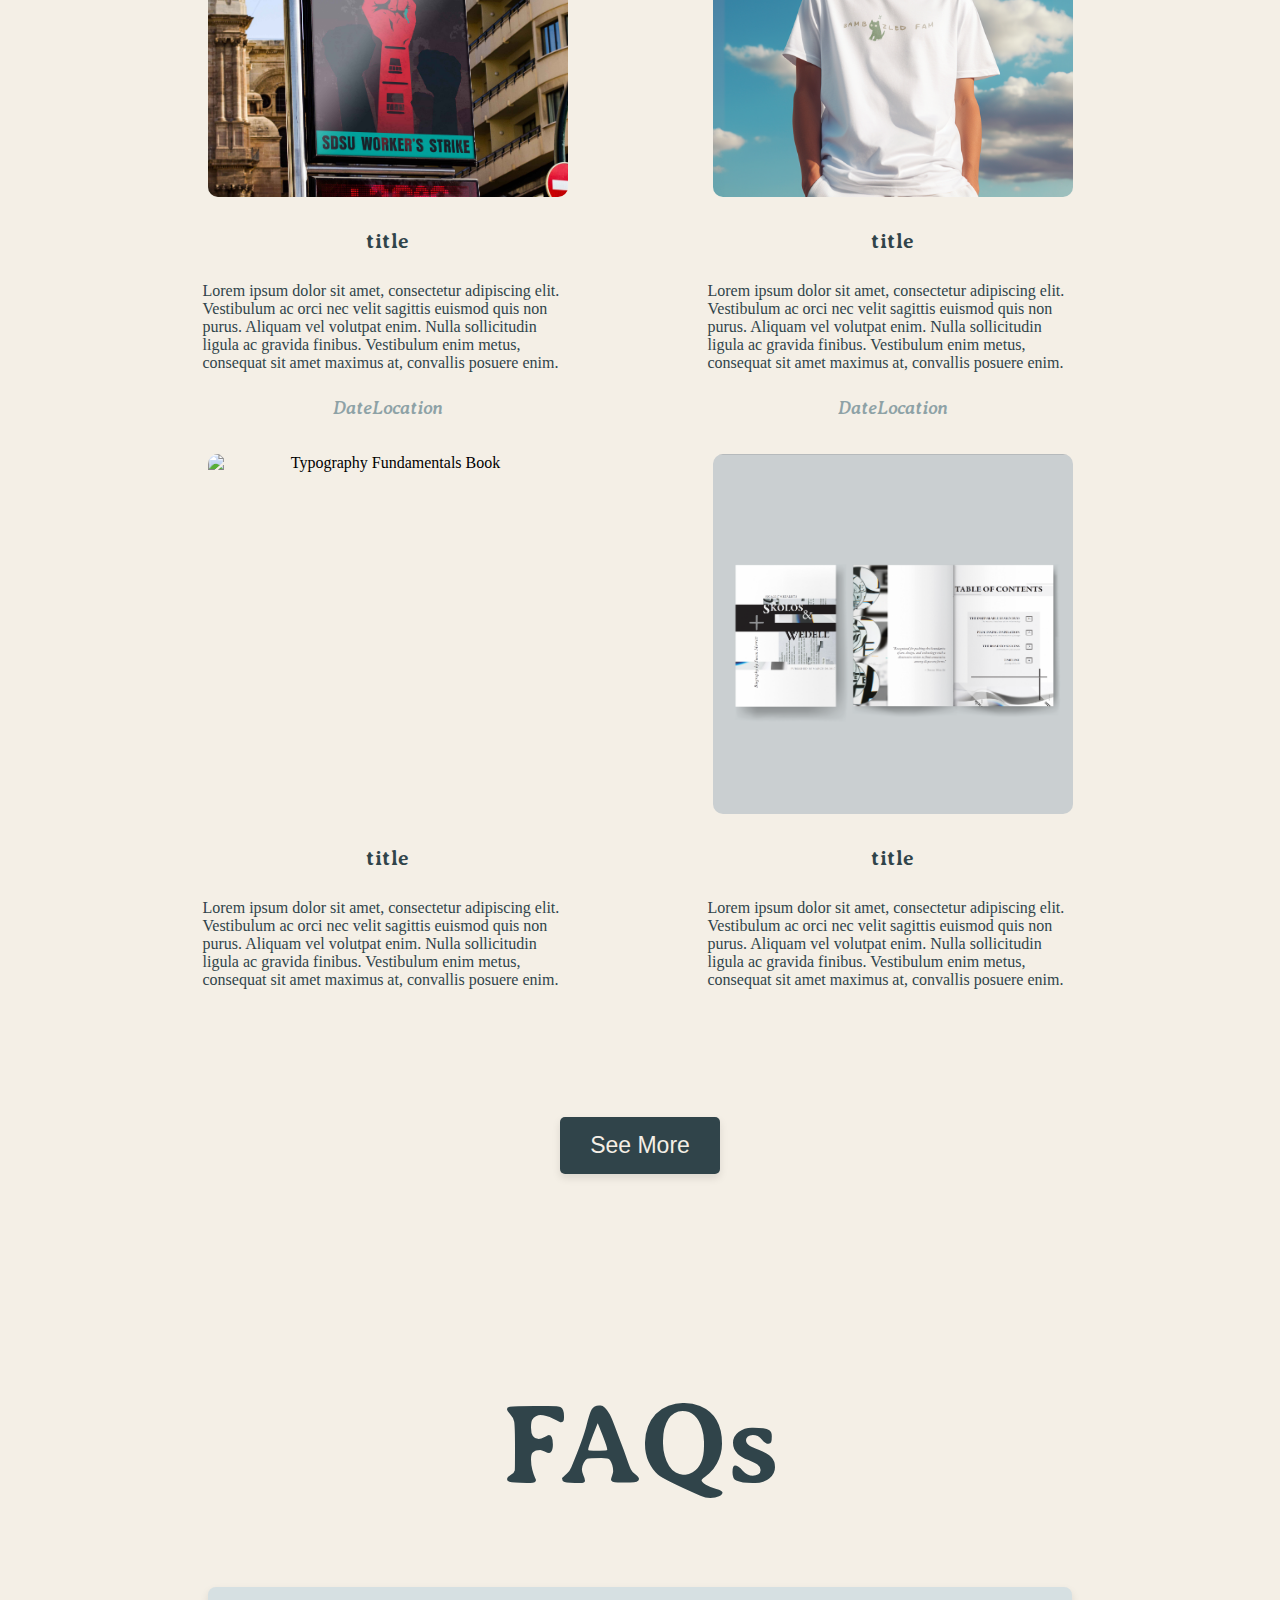
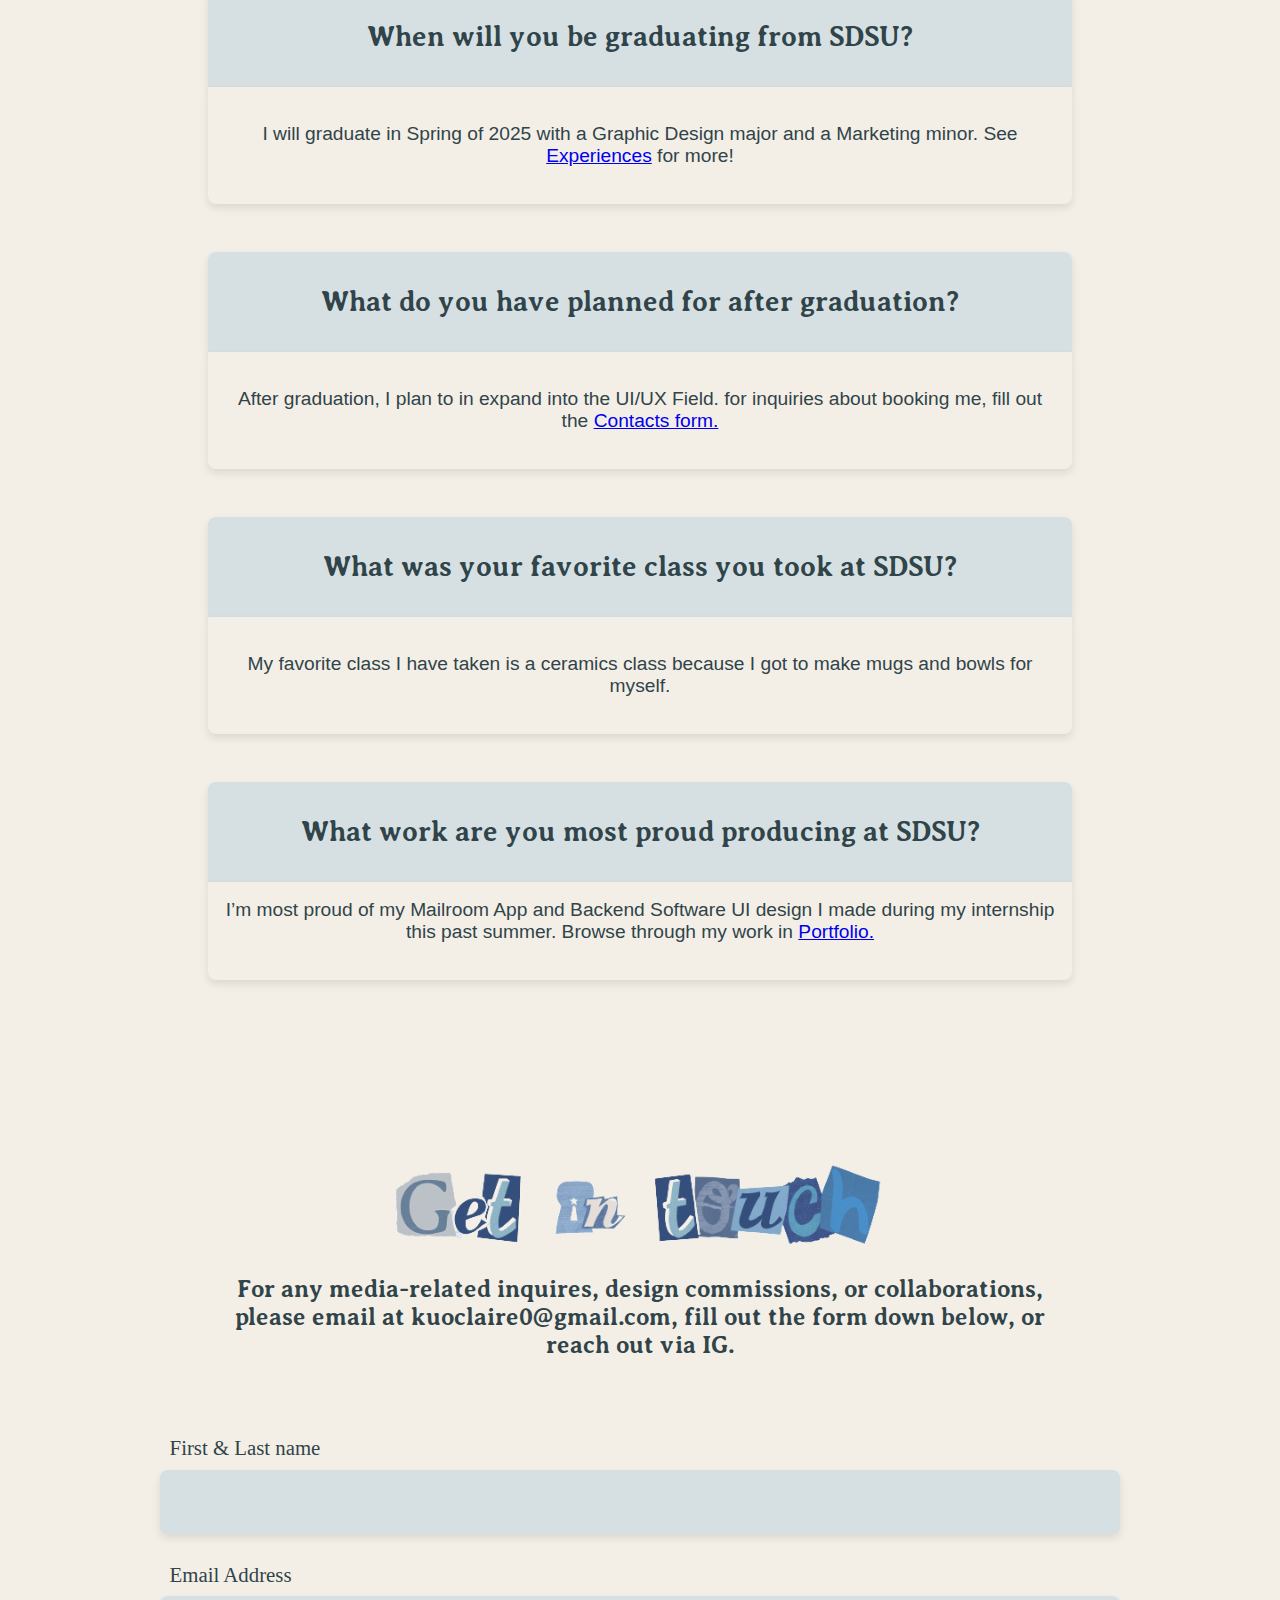
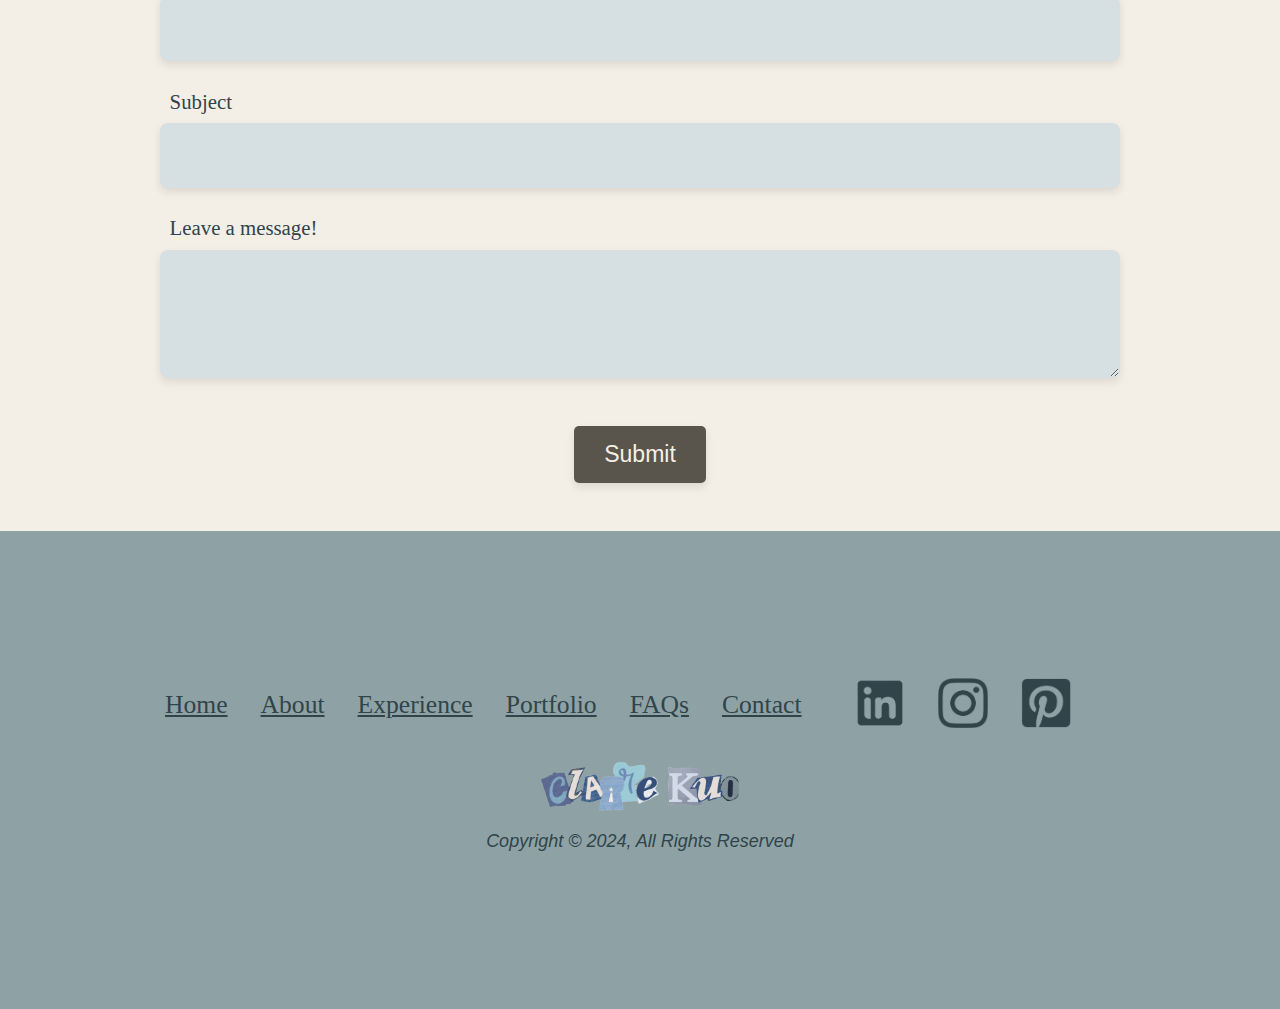
==== commit 2b8a94fb: "JavaScript Build" ====
--- a/index-2.html
+++ b/index-2.html
@@ -11,52 +11,20 @@
           rel="stylesheet">
 </head>
 <body>
-<!--  <div class="decor">-->
-<!--    <div class="butterfly">-->
-<!--      <img src="images/Portfolio_butterfly.png" alt="butterfly" width="150px">-->
-<!--    </div>-->
-<!--    <div class="cherry">-->
-<!--      <img src="images/Portfolio_cherry.png" alt="cherry" width="150px">-->
-<!--    </div>-->
-<!--    <div class="flower">-->
-<!--      <img src="images/Portfolio_flower.png" alt="flower" width="150px">-->
-<!--    </div>-->
-<!--    <div class="star">-->
-<!--      <img src="images/Portfolio_star.png" alt="star" width="150px">-->
-<!--    </div>-->
-<!--    <div class="bow">-->
-<!--      <img src="images/Portfolio_bow.png" alt="bow"width="150px">-->
-<!--    </div>-->
-<!--  </div>-->
-
 
 <!-- Main Navigation -->
-<!--<div id="background-image" style="height: 200px; background-image: url('images/Ripped Paper_1.png'); z-index: 1">-->
-<!--</div>-->
 <header class="header">
     <div><img alt="logo" class="logo" src="images/Logo.png"></div>
-    <!-- <div class="main-nav">
-        <nav>
-            <ul class="nav-links">
-                <li><a class="main-nav-links" href="#header">Home</a></li>
-                <li><a class="main-nav-links" href="#about">About</a></li>
-                <li><a class="main-nav-links" href="#experience">Experience</a></li>
-                <li><a class="main-nav-links" href="#portfolio">Portfolio</a></li>
-                <li><a class="main-nav-links" href="#faqs">FAQs</a></li>
-                <li><a class="main-nav-links" href="#contact">Contact</a></li>
-            </ul>
-        </nav>
-    </div> -->
 </header>
 <div class="menu" id="menuButton" onclick="myMenu()"></div>
 <div class="mobile-menu-popout" id="mymenu">
     <ul class="mobile-nav-links">
-        <li><a class="main-nav-links" href="#header">Home</a></li>
-        <li><a class="main-nav-links" href="#about">About</a></li>
-        <li><a class="main-nav-links" href="#experience">Experience</a></li>
-        <li><a class="main-nav-links" href="#portfolio">Portfolio</a></li>
-        <li><a class="main-nav-links" href="#faqs">FAQs</a></li>
-        <li><a class="main-nav-links" href="#contact">Contact</a></li>
+        <li><a class="main-nav-links" id="mymenu-link" onclick="myMenuLinks()" href="#header">Home</a></li>
+        <li><a class="main-nav-links" id="mymenu-link" onclick="myMenuLinks()" href="#about">About</a></li>
+        <li><a class="main-nav-links" id="mymenu-link" onclick="myMenuLinks()" href="#experience">Experience</a></li>
+        <li><a class="main-nav-links" id="mymenu-link" onclick="myMenuLinks()" href="#portfolio">Portfolio</a></li>
+        <li><a class="main-nav-links" id="mymenu-link" onclick="myMenuLinks()" href="#faqs">FAQs</a></li>
+        <li><a class="main-nav-links" id="mymenu-link" onclick="myMenuLinks()" href="#contact">Contact</a></li>
     </ul>
 </div>
 
@@ -381,6 +349,11 @@
         document.getElementById("mymenu").classList.toggle("open");
         document.getElementById('menuButton').classList.toggle('close');
     }
+    function myMenuLinks() {
+        document.getElementById("mymenu").classList.remove("open");
+        document.getElementById('menuButton').classList.remove('close');
+    }
+
 </script>
 <script src="script.js"></script>
 </body>
--- a/style.css
+++ b/style.css
@@ -74,7 +74,7 @@
     background-color: var(--color-dark-blue);
     z-index:998;
     box-shadow: 0 0px 12px rgba(0, 0, 0, 0.1);
-    height:auto;
+    height: 100%;
     width:150px;
     transition: all 300ms;
 }
@@ -100,6 +100,9 @@
     border-radius: 50%;
     z-index: 999;
 }
+html {
+    scroll-behavior: smooth;
+}
 /*images */
 .decor{
     opacity: 60%;
@@ -107,15 +110,6 @@
     transform: scale(0.7);
     position: absolute;
 }
-/* .butterfly{
-    max-width: 150px;
-    height:auto;
-    position: relative;
-    left: 1350%;
-    top: 200%;
-    transform: rotate(15deg);
-
-} */
 
 /*font */
 .h1{
--- a/responsive.css
+++ b/responsive.css
@@ -68,6 +68,7 @@
     label{
         font-size: 18px;
     }
+
     /*footer*/
     .footer-content{
         display: flex;
@@ -86,7 +87,6 @@
     .social_media {
         max-width:50px;
     }
-
 }
 
 /* MOBILE VIEW */
@@ -174,6 +174,7 @@
     .contact-section {
         max-width: 300px;
      }
+
     /*footer*/
     .copyright {
         font-size: 12px;
@@ -203,6 +204,5 @@
     .aboutme-paragraph {
         font-size: 24px;
     }
-
 }
 
